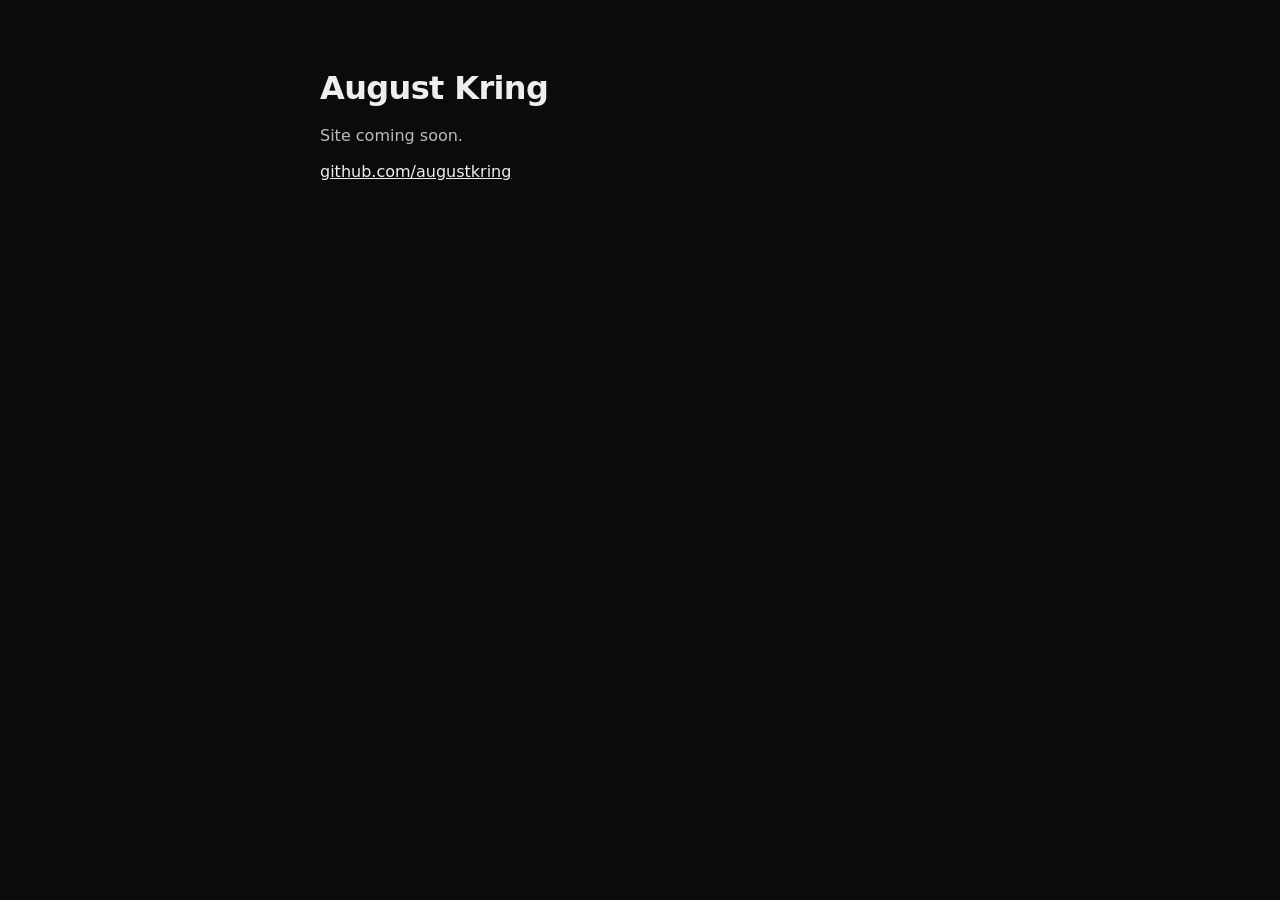
==== index.html @ 306c9659 "Initial placeholder site" ====
<!doctype html>
<html lang="en">
<head>
  <meta charset="utf-8">
  <meta name="viewport" content="width=device-width,initial-scale=1">
  <title>August Kring</title>
  <style>
    html, body { margin: 0; height: 100%; background: #0b0b0b; color: #eee;
      font: 16px/1.5 ui-sans-serif, system-ui, -apple-system, sans-serif; }
    main { max-width: 40rem; margin: 0 auto; padding: 4rem 1.5rem; }
    h1 { font-weight: 600; letter-spacing: -0.02em; margin: 0 0 .5rem; }
    p { color: #bbb; margin: .75rem 0; }
    a { color: #eee; }
  </style>
</head>
<body>
  <main>
    <h1>August Kring</h1>
    <p>Site coming soon.</p>
    <p><a href="https://github.com/augustkring">github.com/augustkring</a></p>
  </main>
</body>
</html>
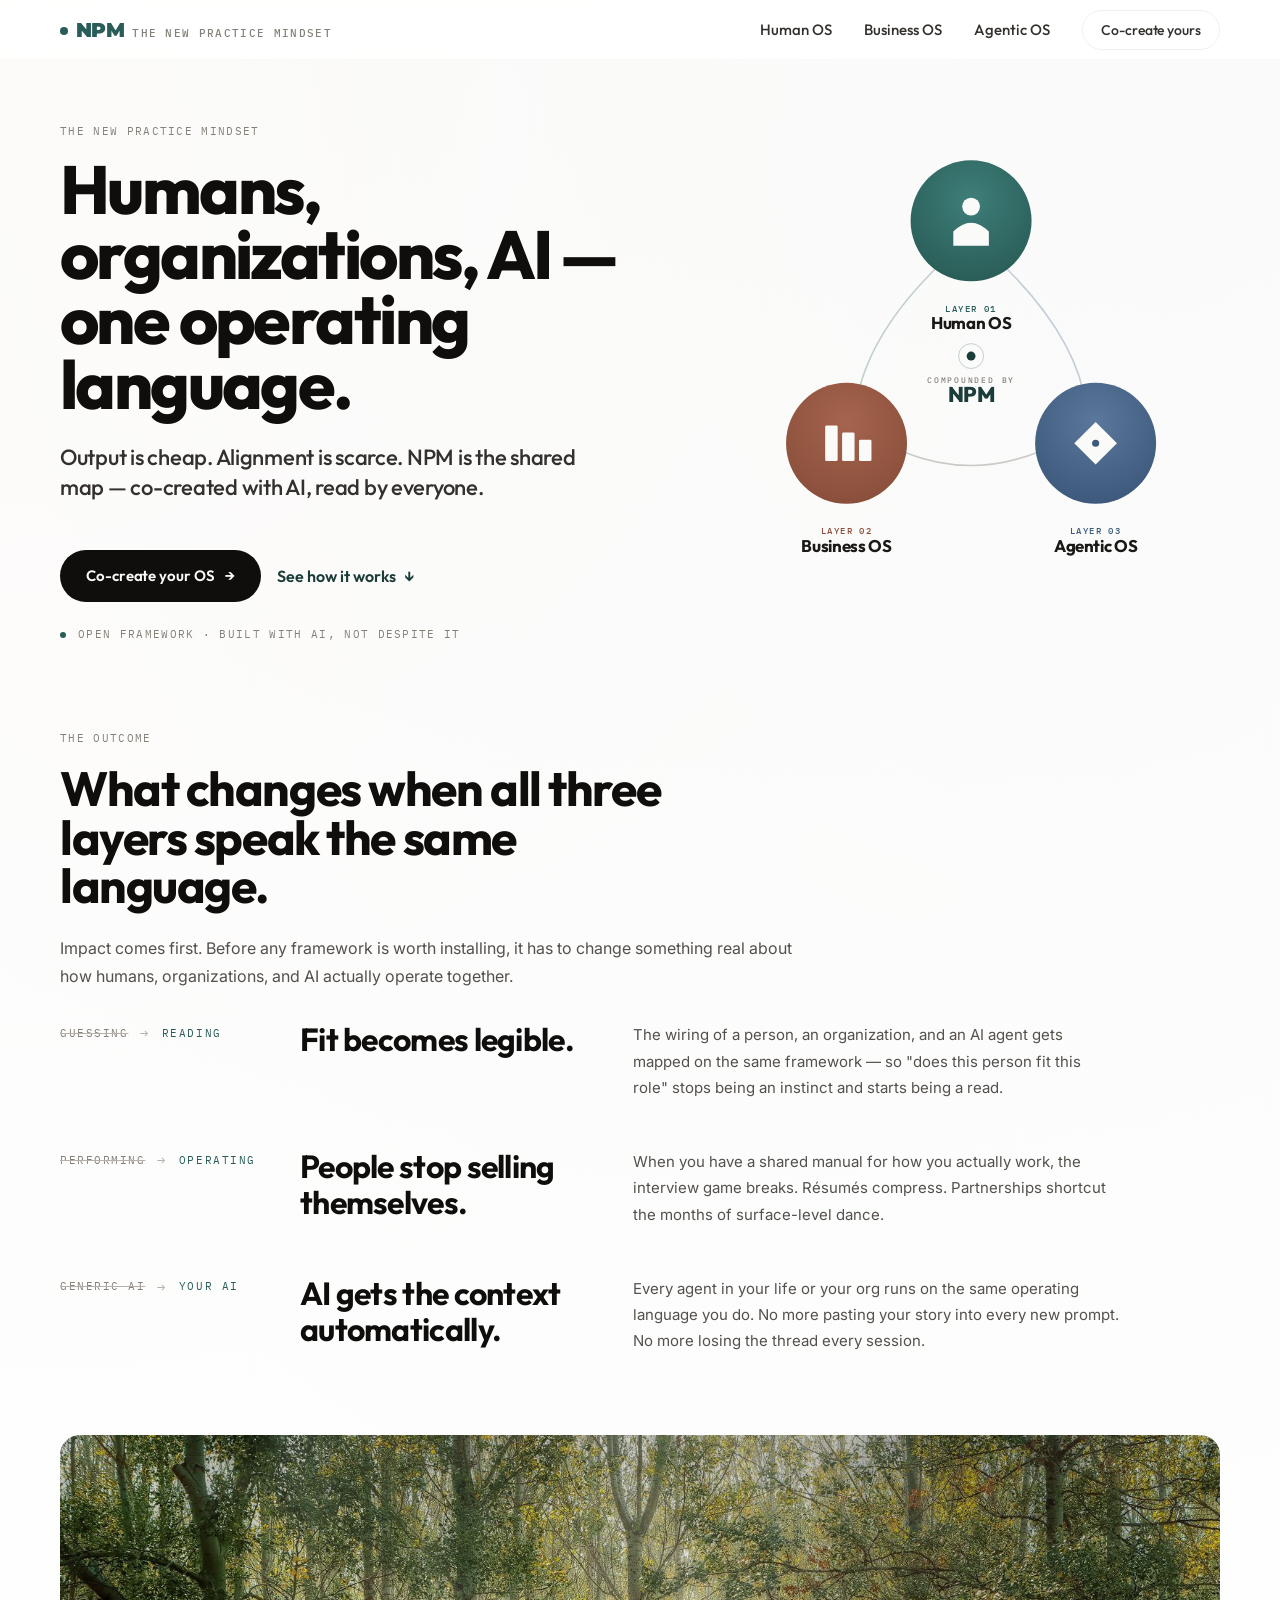
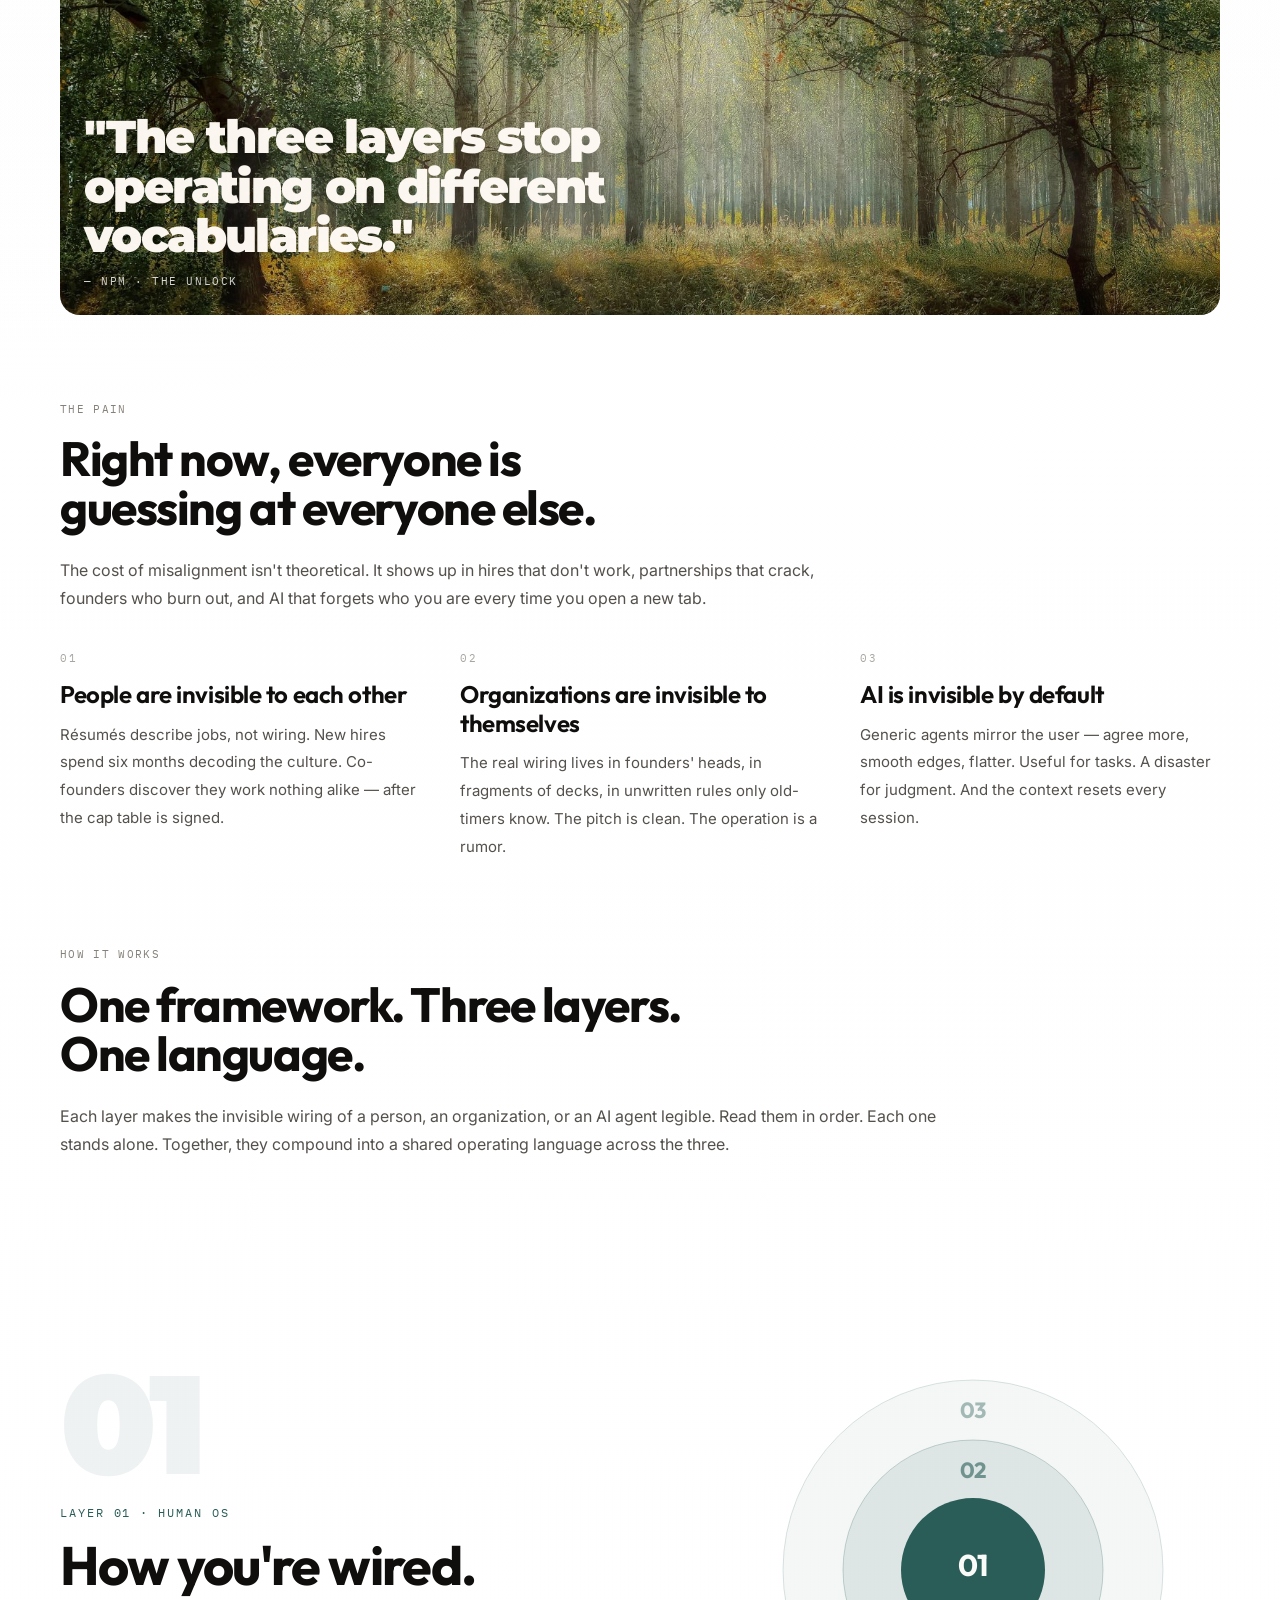
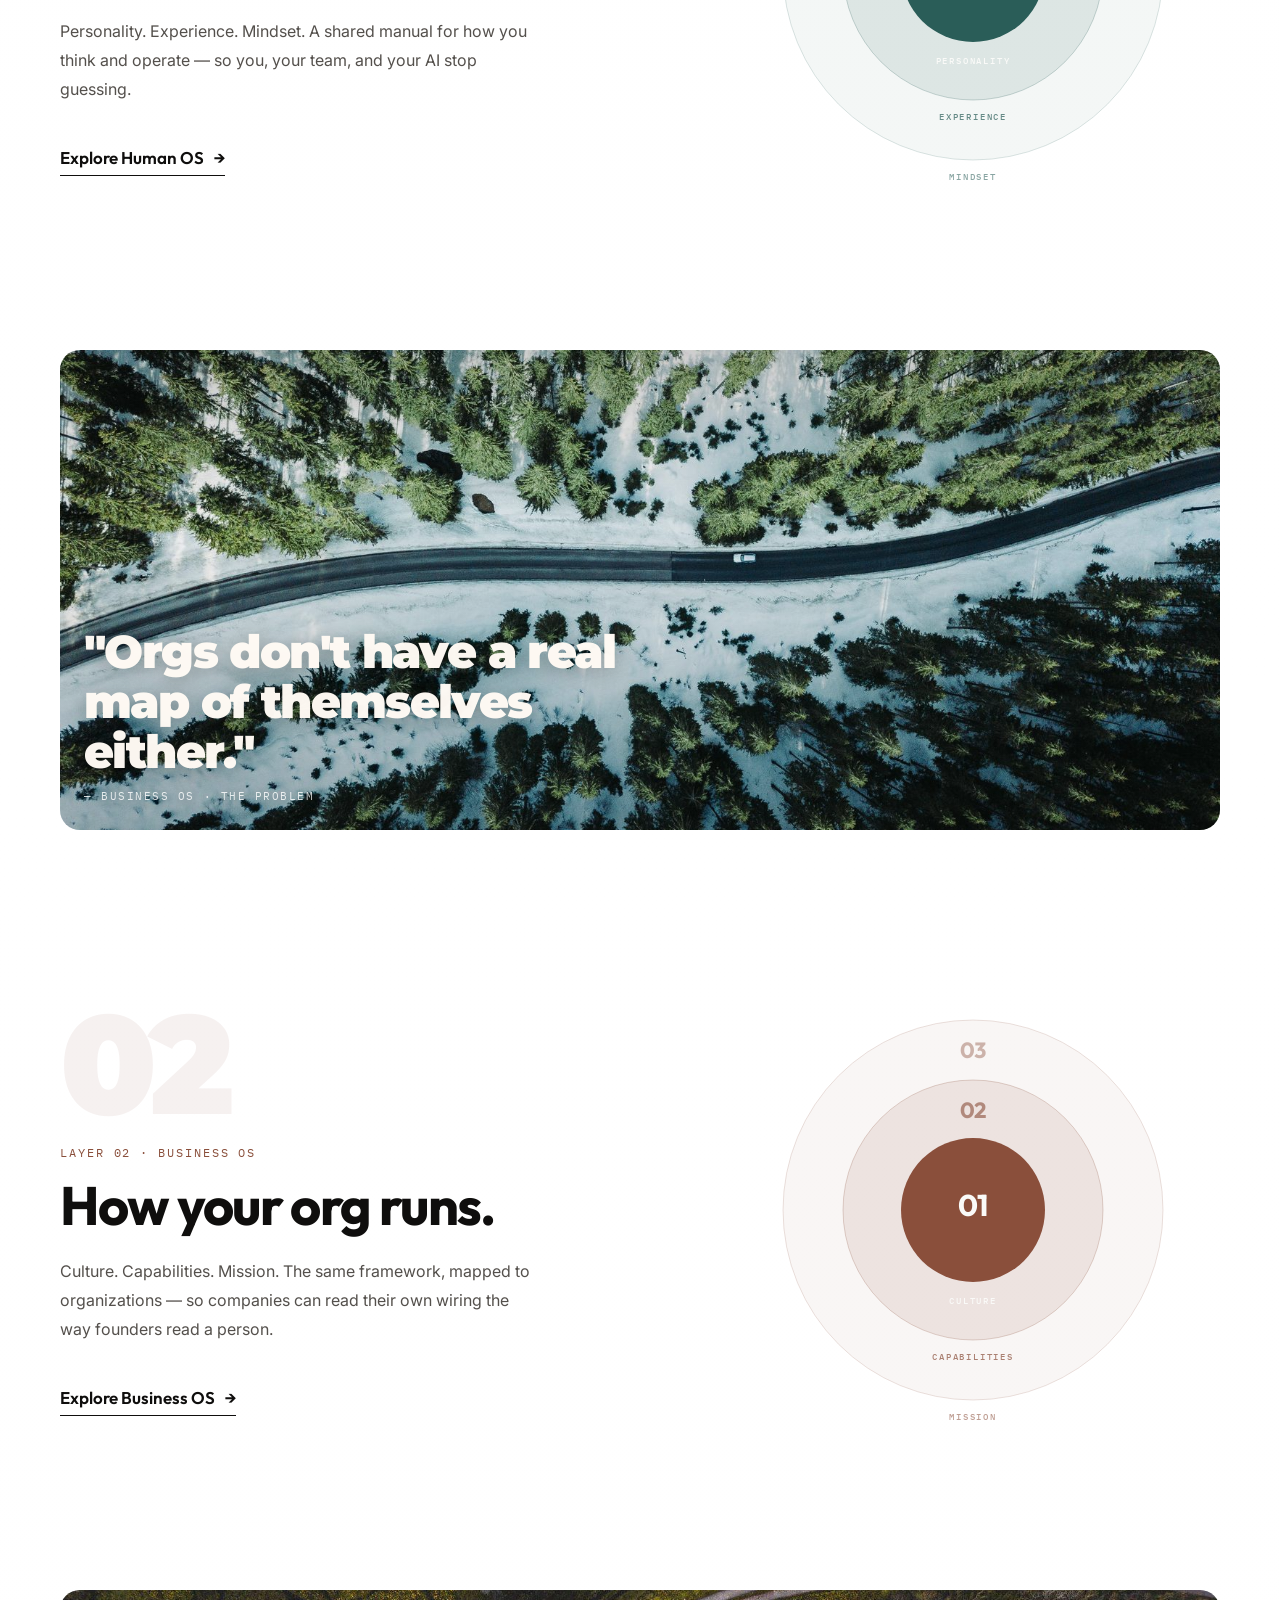
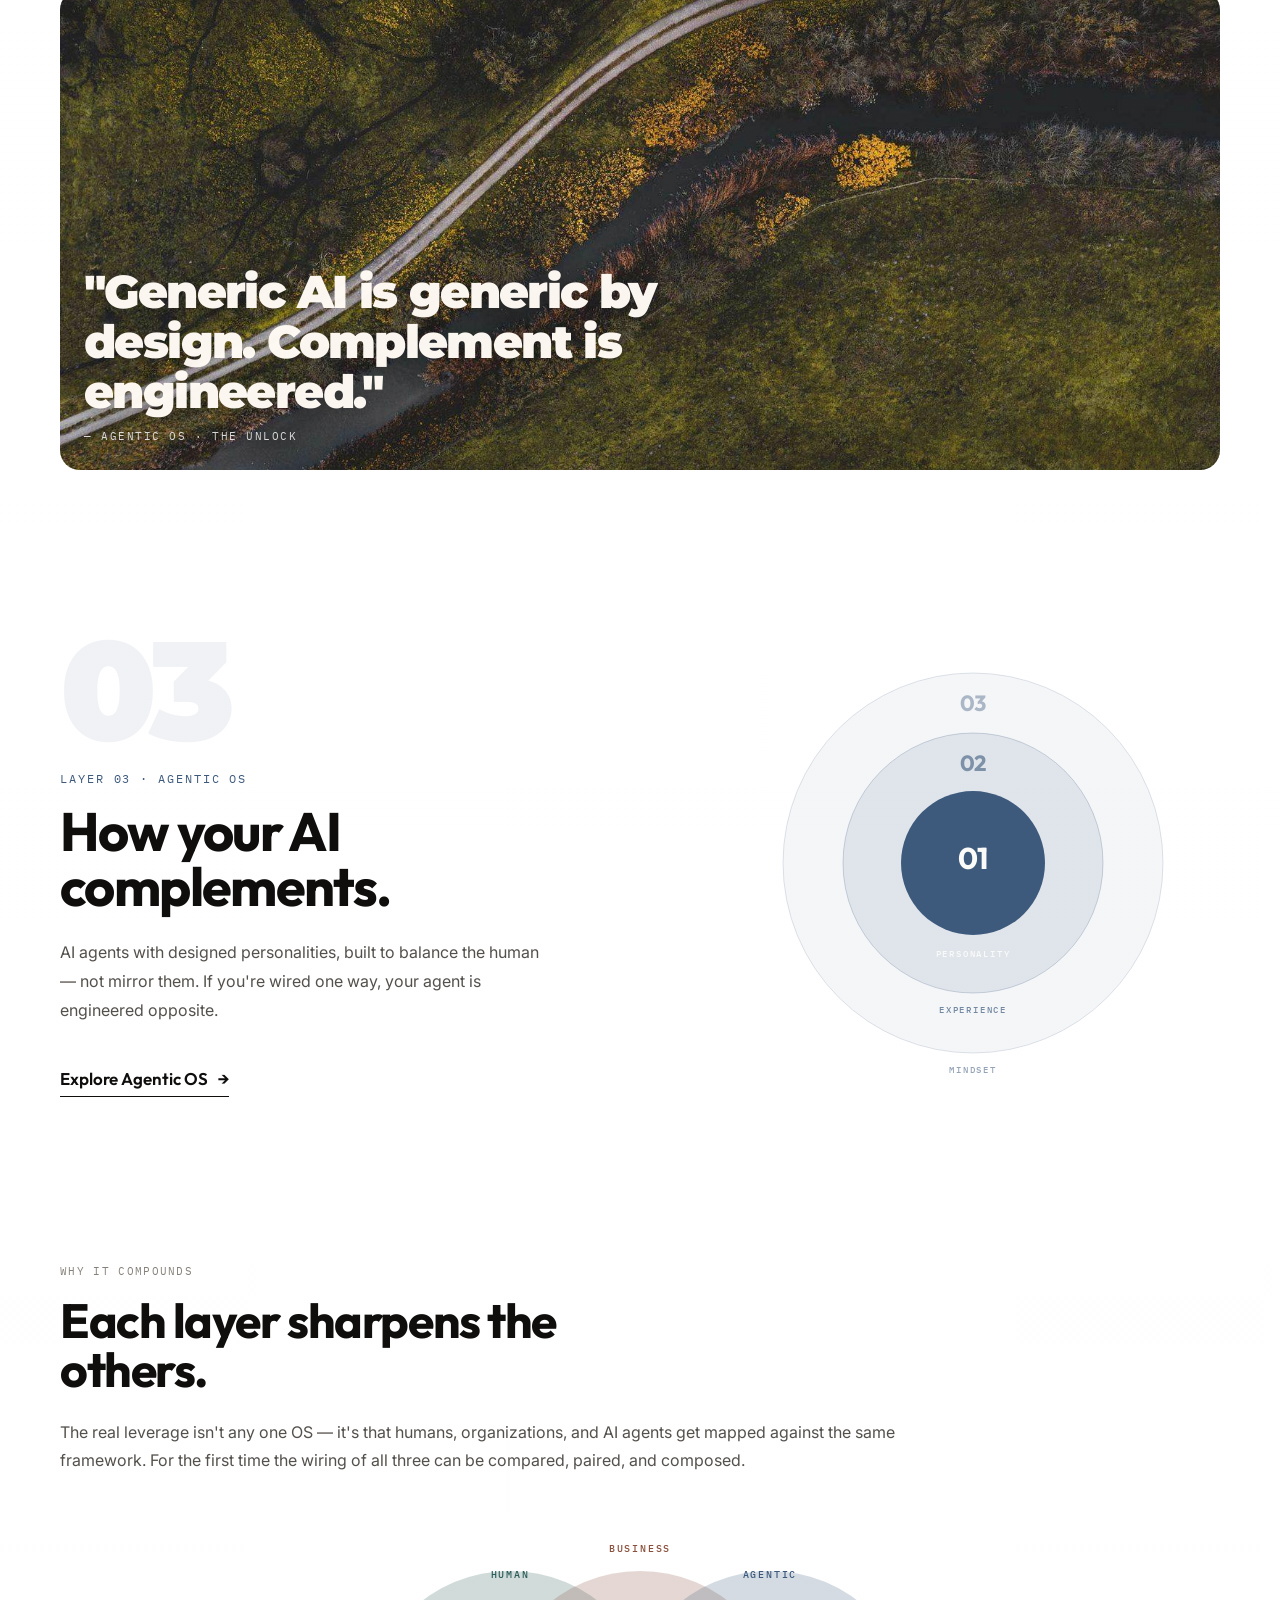
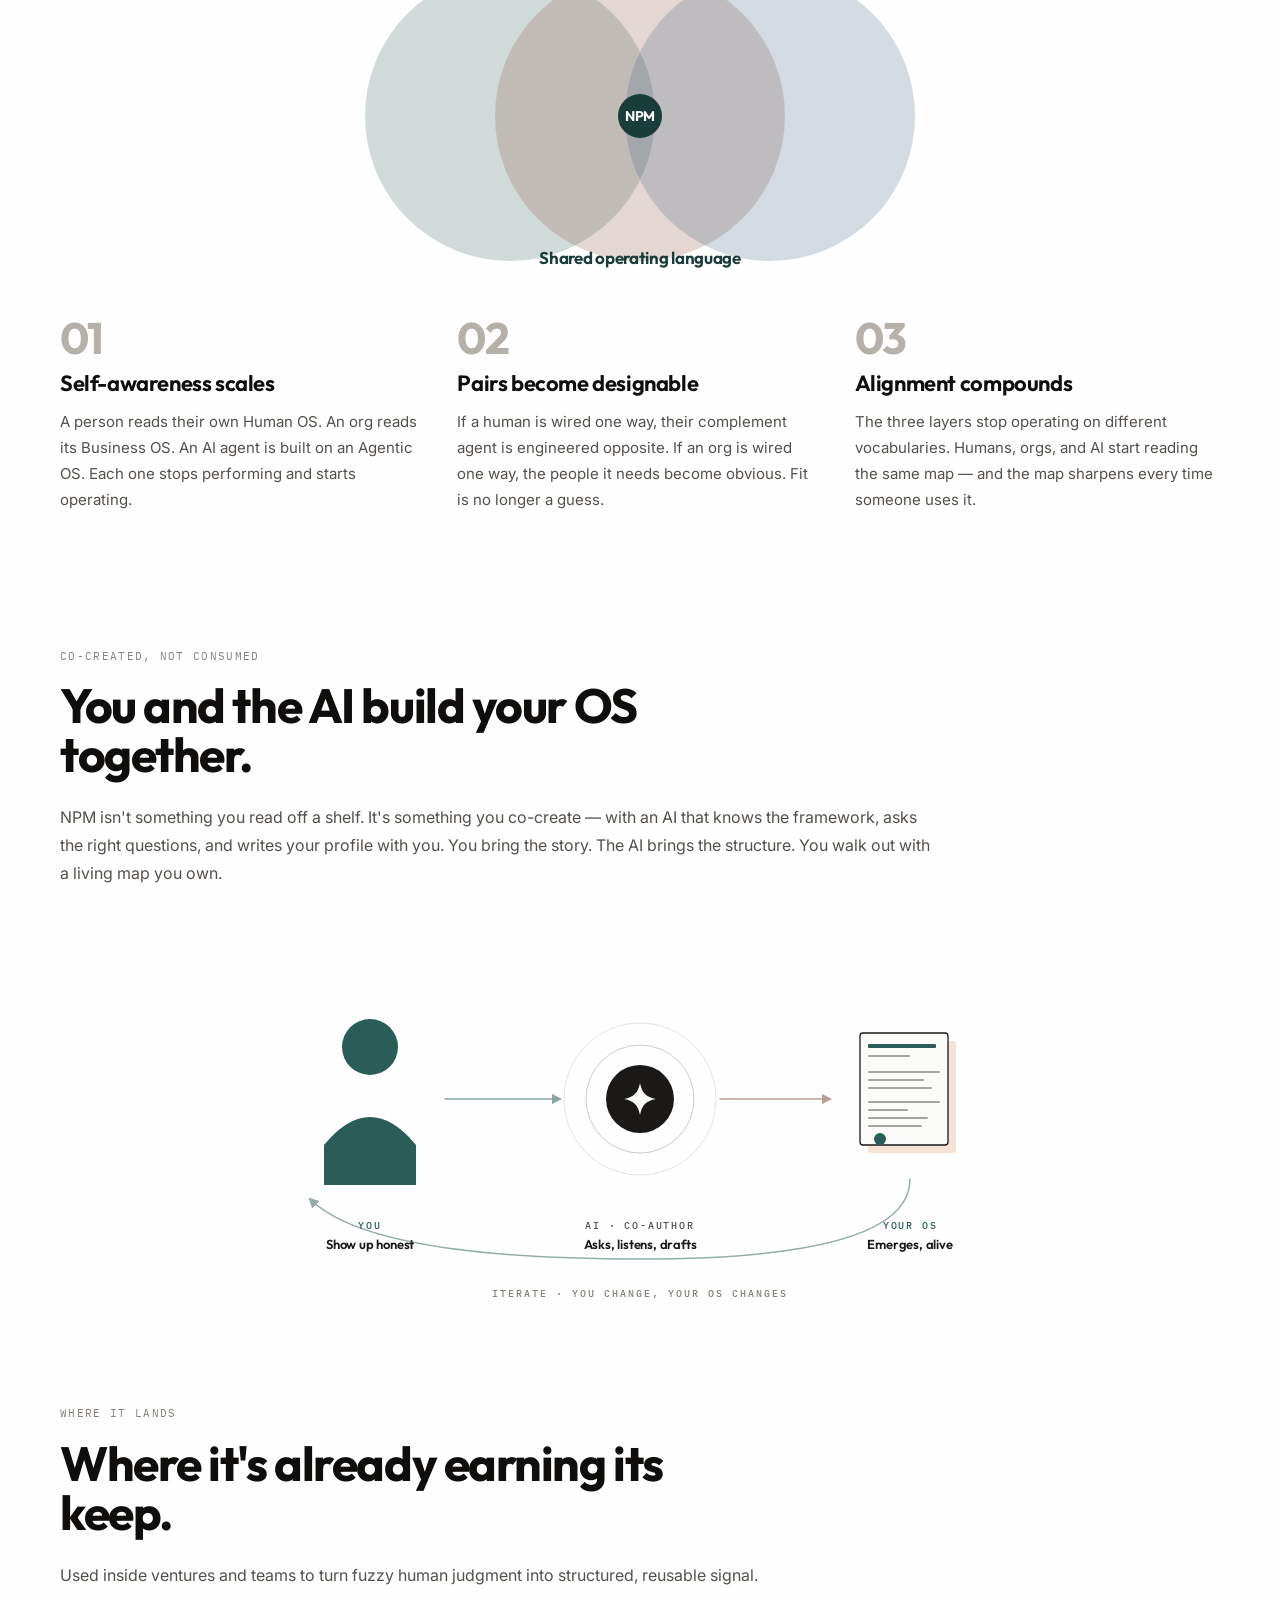
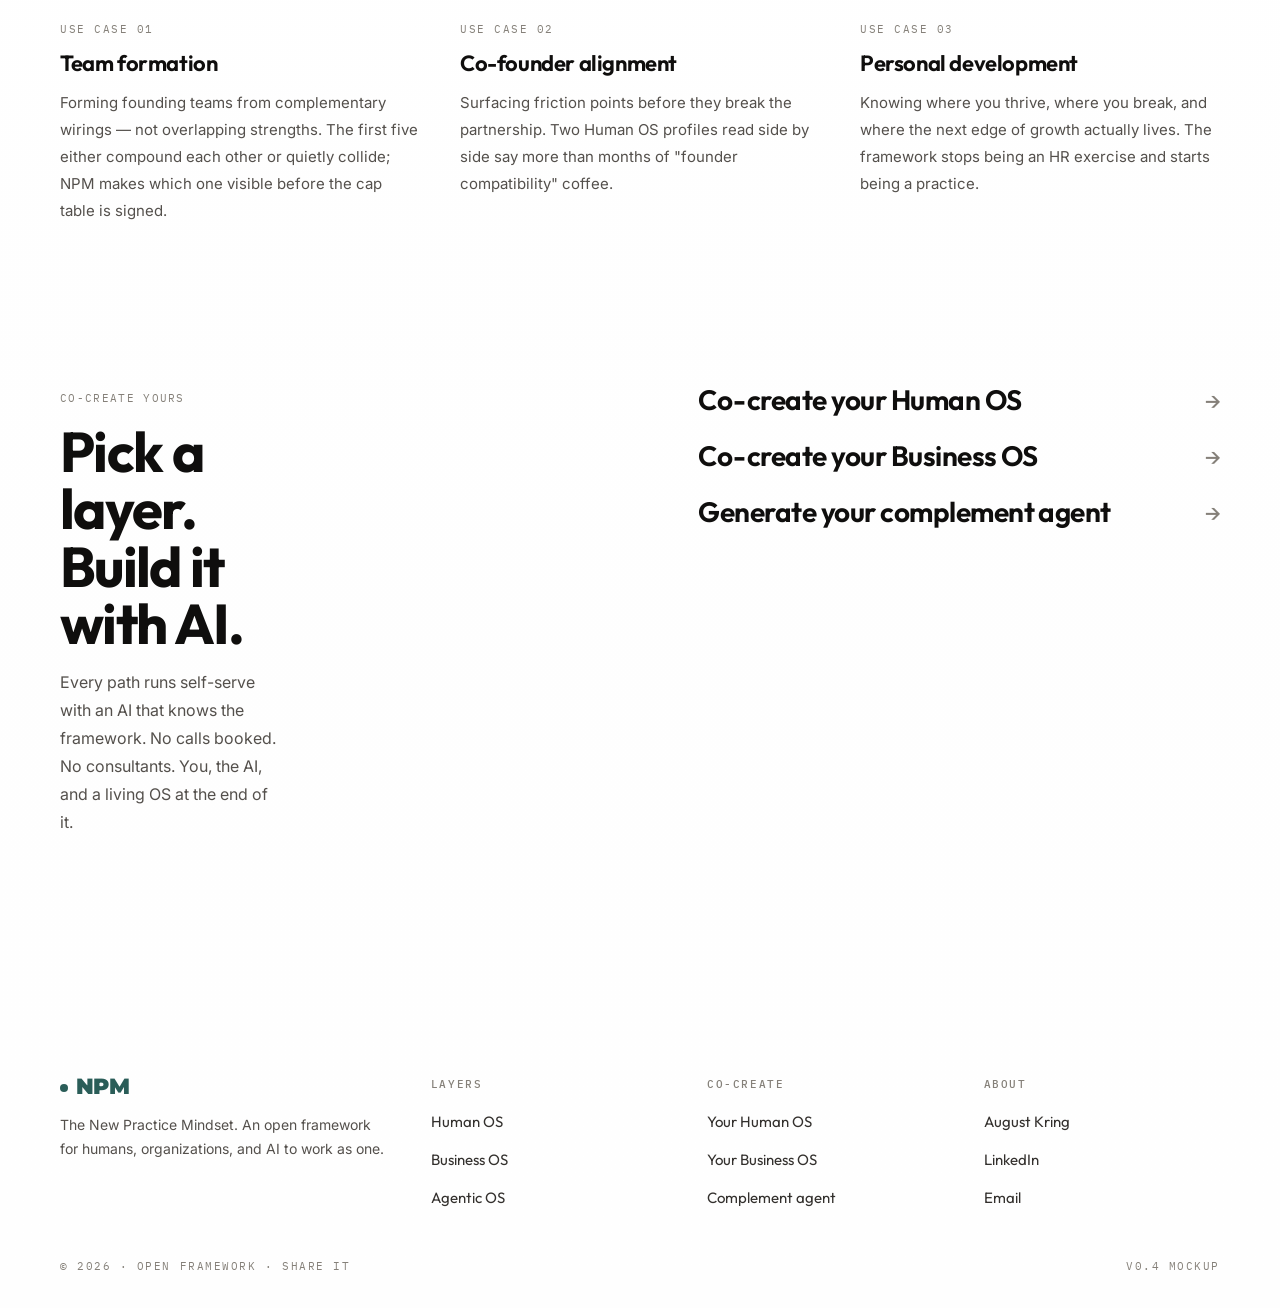
==== commit bd0fea97: "Deploy The New Practice Mindset site Replaces placeholder index with the NPM framework site: landing" ====
--- a/index.html
+++ b/index.html
@@ -1,23 +1,548 @@
-<!doctype html>
+<!DOCTYPE html>
 <html lang="en">
 <head>
-  <meta charset="utf-8">
-  <meta name="viewport" content="width=device-width,initial-scale=1">
-  <title>August Kring</title>
-  <style>
-    html, body { margin: 0; height: 100%; background: #0b0b0b; color: #eee;
-      font: 16px/1.5 ui-sans-serif, system-ui, -apple-system, sans-serif; }
-    main { max-width: 40rem; margin: 0 auto; padding: 4rem 1.5rem; }
-    h1 { font-weight: 600; letter-spacing: -0.02em; margin: 0 0 .5rem; }
-    p { color: #bbb; margin: .75rem 0; }
-    a { color: #eee; }
-  </style>
+  <meta charset="UTF-8" />
+  <meta name="viewport" content="width=device-width, initial-scale=1.0" />
+  <title>The New Practice Mindset · NPM</title>
+  <meta name="description" content="Humans, organizations, AI — one operating language. Co-created with AI, legible to everyone.">
+  <meta property="og:title" content="The New Practice Mindset">
+  <meta property="og:description" content="Humans, organizations, AI — one operating language.">
+  <meta property="og:type" content="website">
+  <link rel="icon" type="image/svg+xml" href="data:image/svg+xml,<svg xmlns='http://www.w3.org/2000/svg' viewBox='0 0 100 100'><text y='.9em' font-size='90'>◉</text></svg>">
+  <link rel="preconnect" href="https://fonts.googleapis.com">
+  <link rel="preconnect" href="https://fonts.gstatic.com" crossorigin>
+  <link href="https://fonts.googleapis.com/css2?family=Montserrat:wght@900&family=Outfit:wght@500;600;700;800&family=Inter:wght@400;500;600;700&family=IBM+Plex+Mono:wght@400;500;600&display=swap" rel="stylesheet">
+  <link rel="stylesheet" href="assets/styles.css">
 </head>
 <body>
-  <main>
-    <h1>August Kring</h1>
-    <p>Site coming soon.</p>
-    <p><a href="https://github.com/augustkring">github.com/augustkring</a></p>
+
+  <!-- ── Header ─────────────────────────────────────────────── -->
+  <div class="header-wrap">
+    <header class="site-header">
+      <a href="index.html" class="brand" aria-label="NPM home">
+        <span class="brand-dot"></span>
+        <span>NPM</span>
+        <span class="brand-sub">The New Practice Mindset</span>
+      </a>
+
+      <input type="checkbox" id="menu-toggle" class="menu-toggle" aria-label="Toggle menu" />
+      <label for="menu-toggle" class="menu-btn" aria-hidden="true"><span></span></label>
+
+      <nav class="nav" aria-label="Primary">
+        <a href="human-os.html">Human&nbsp;OS</a>
+        <a href="business-os.html">Business&nbsp;OS</a>
+        <a href="agentic-os.html">Agentic&nbsp;OS</a>
+        <a href="#start" class="btn btn-ghost" style="min-height: 40px; padding: 0 18px; font-size: 14px;">Co-create yours</a>
+      </nav>
+
+      <div class="mobile-nav" role="menu">
+        <a href="human-os.html">Human OS</a>
+        <a href="business-os.html">Business OS</a>
+        <a href="agentic-os.html">Agentic OS</a>
+        <a href="#start">Co-create yours</a>
+        <span class="nav-meta">NPM · v0.4 mockup</span>
+      </div>
+    </header>
+  </div>
+
+  <main class="page">
+
+    <!-- ── Hero ────────────────────────────────────────────── -->
+    <section class="section hero fade-in">
+      <div class="hero-copy">
+        <span class="eyebrow">The New Practice Mindset</span>
+        <h1>Humans, organizations, AI&nbsp;— one operating language.</h1>
+        <p class="deck">Output is cheap. Alignment is scarce. NPM is the shared map — co-created with AI, read by everyone.</p>
+
+        <div class="hero-cta-row">
+          <a href="#start" class="btn btn-primary">Co-create your OS
+            <span class="arr" aria-hidden="true">→</span>
+          </a>
+          <a href="#how" class="btn-link">See how it works <span class="arr" aria-hidden="true">↓</span></a>
+        </div>
+
+        <div class="hero-meta">
+          <span class="dot"></span>
+          <span>Open framework · Built with AI, not despite it</span>
+        </div>
+      </div>
+
+      <div class="hero-visual">
+        <!-- ══ ILLUSTRATION: Triad ══ -->
+        <svg class="illus illus-triad" viewBox="0 0 560 520" role="img" aria-label="Three OS layers compound into NPM">
+          <defs>
+            <radialGradient id="t-hum" cx="50%" cy="32%" r="68%">
+              <stop offset="0%" stop-color="#3E7E79"/>
+              <stop offset="100%" stop-color="#2A5D58"/>
+            </radialGradient>
+            <radialGradient id="t-biz" cx="50%" cy="32%" r="68%">
+              <stop offset="0%" stop-color="#A5644E"/>
+              <stop offset="100%" stop-color="#8A4F3B"/>
+            </radialGradient>
+            <radialGradient id="t-agt" cx="50%" cy="32%" r="68%">
+              <stop offset="0%" stop-color="#5B779B"/>
+              <stop offset="100%" stop-color="#3D5A7D"/>
+            </radialGradient>
+          </defs>
+
+          <!-- Curved connectors (part of composition, not dividers) -->
+          <g fill="none" stroke-linecap="round" opacity="0.28">
+            <path d="M 248 156 Q 160 240 150 322" stroke="#2A5D58" stroke-width="1.8"/>
+            <path d="M 205 370 Q 280 400 355 370" stroke="#54504C" stroke-width="1.8"/>
+            <path d="M 410 322 Q 400 240 312 156" stroke="#3D5A7D" stroke-width="1.8"/>
+          </g>
+
+          <!-- Center compound dot -->
+          <circle cx="280" cy="262" r="5" fill="#1B3D3A"/>
+          <circle cx="280" cy="262" r="14" fill="none" stroke="#2A5D58" stroke-width="1" opacity="0.3"/>
+
+          <!-- Human node -->
+          <a href="human-os.html">
+            <g transform="translate(280, 110)">
+              <circle r="68" fill="url(#t-hum)"/>
+              <circle cx="0" cy="-16" r="10" fill="#FAFAF8"/>
+              <path d="M -20 12 Q 0 -8 20 12 L 20 28 L -20 28 Z" fill="#FAFAF8"/>
+            </g>
+            <text x="280" y="212" text-anchor="middle" font-family="IBM Plex Mono, monospace" font-size="10" fill="#2A5D58" letter-spacing="1.6" font-weight="500">LAYER 01</text>
+            <text x="280" y="232" text-anchor="middle" font-family="Outfit, sans-serif" font-size="19" font-weight="700" fill="#1A1918" letter-spacing="-0.4">Human OS</text>
+          </a>
+
+          <!-- Business node -->
+          <a href="business-os.html">
+            <g transform="translate(140, 360)">
+              <circle r="68" fill="url(#t-biz)"/>
+              <rect x="-24" y="-20" width="14" height="40" rx="1.5" fill="#FAFAF8"/>
+              <rect x="-5" y="-12" width="14" height="32" rx="1.5" fill="#FAFAF8"/>
+              <rect x="14" y="-4" width="14" height="24" rx="1.5" fill="#FAFAF8"/>
+            </g>
+            <text x="140" y="462" text-anchor="middle" font-family="IBM Plex Mono, monospace" font-size="10" fill="#8A4F3B" letter-spacing="1.6" font-weight="500">LAYER 02</text>
+            <text x="140" y="482" text-anchor="middle" font-family="Outfit, sans-serif" font-size="19" font-weight="700" fill="#1A1918" letter-spacing="-0.4">Business OS</text>
+          </a>
+
+          <!-- Agentic node -->
+          <a href="agentic-os.html">
+            <g transform="translate(420, 360)">
+              <circle r="68" fill="url(#t-agt)"/>
+              <path d="M 0 -24 L 24 0 L 0 24 L -24 0 Z" fill="#FAFAF8"/>
+              <circle cx="0" cy="0" r="4" fill="#3D5A7D"/>
+            </g>
+            <text x="420" y="462" text-anchor="middle" font-family="IBM Plex Mono, monospace" font-size="10" fill="#3D5A7D" letter-spacing="1.6" font-weight="500">LAYER 03</text>
+            <text x="420" y="482" text-anchor="middle" font-family="Outfit, sans-serif" font-size="19" font-weight="700" fill="#1A1918" letter-spacing="-0.4">Agentic OS</text>
+          </a>
+
+          <!-- Center label -->
+          <text x="280" y="292" text-anchor="middle" font-family="IBM Plex Mono, monospace" font-size="9" fill="#858079" letter-spacing="2" font-weight="500">COMPOUNDED BY</text>
+          <text x="280" y="314" text-anchor="middle" font-family="Outfit, sans-serif" font-size="24" font-weight="800" fill="#1B3D3A" letter-spacing="-0.6">NPM</text>
+        </svg>
+      </div>
+    </section>
+
+    <!-- ── OUTCOME (what changes when this exists) ───────── -->
+    <section class="section fade-in">
+      <div class="section-head">
+        <span class="eyebrow">The outcome</span>
+        <h2>What changes when all three layers speak the same language.</h2>
+        <p>Impact comes first. Before any framework is worth installing, it has to change something real about how humans, organizations, and AI actually operate together.</p>
+      </div>
+
+      <div class="outcome-grid">
+        <div class="outcome-item">
+          <div class="outcome-from">
+            <span class="before">Guessing</span>
+            <span class="to-arrow" aria-hidden="true">→</span>
+            <span class="after">Reading</span>
+          </div>
+          <h3>Fit becomes legible.</h3>
+          <p>The wiring of a person, an organization, and an AI agent gets mapped on the same framework — so "does this person fit this role" stops being an instinct and starts being a read.</p>
+        </div>
+        <div class="outcome-item">
+          <div class="outcome-from">
+            <span class="before">Performing</span>
+            <span class="to-arrow" aria-hidden="true">→</span>
+            <span class="after">Operating</span>
+          </div>
+          <h3>People stop selling themselves.</h3>
+          <p>When you have a shared manual for how you actually work, the interview game breaks. Résumés compress. Partnerships shortcut the months of surface-level dance.</p>
+        </div>
+        <div class="outcome-item">
+          <div class="outcome-from">
+            <span class="before">Generic AI</span>
+            <span class="to-arrow" aria-hidden="true">→</span>
+            <span class="after">Your AI</span>
+          </div>
+          <h3>AI gets the context automatically.</h3>
+          <p>Every agent in your life or your org runs on the same operating language you do. No more pasting your story into every new prompt. No more losing the thread every session.</p>
+        </div>
+      </div>
+    </section>
+
+    <!-- ── Image break 1 ─────────────────────────────────── -->
+    <div class="image-break fade-in">
+      <div class="image-quote">
+        <p>"The three layers stop operating on different vocabularies."</p>
+        <cite>&mdash; NPM · the unlock</cite>
+      </div>
+      <img src="assets/forest.jpg" alt="Forest canopy" loading="lazy" />
+    </div>
+
+    <!-- ── PAIN (what breaks today) ────────────────────────── -->
+    <section class="section fade-in">
+      <div class="section-head">
+        <span class="eyebrow">The pain</span>
+        <h2>Right now, everyone is guessing at everyone else.</h2>
+        <p>The cost of misalignment isn't theoretical. It shows up in hires that don't work, partnerships that crack, founders who burn out, and AI that forgets who you are every time you open a new tab.</p>
+      </div>
+
+      <div class="numbered-grid">
+        <div class="numbered-item">
+          <h3>People are invisible to each other</h3>
+          <p>Résumés describe jobs, not wiring. New hires spend six months decoding the culture. Co-founders discover they work nothing alike — after the cap table is signed.</p>
+        </div>
+        <div class="numbered-item">
+          <h3>Organizations are invisible to themselves</h3>
+          <p>The real wiring lives in founders' heads, in fragments of decks, in unwritten rules only old-timers know. The pitch is clean. The operation is a rumor.</p>
+        </div>
+        <div class="numbered-item">
+          <h3>AI is invisible by default</h3>
+          <p>Generic agents mirror the user — agree more, smooth edges, flatter. Useful for tasks. A disaster for judgment. And the context resets every session.</p>
+        </div>
+      </div>
+    </section>
+
+    <!-- ── HOW IT WORKS — intro ───────────────────────────── -->
+    <section id="how" class="section fade-in">
+      <div class="section-head section-head-wide">
+        <span class="eyebrow">How it works</span>
+        <h2>One framework. Three layers. One language.</h2>
+        <p>Each layer makes the invisible wiring of a person, an organization, or an AI agent legible. Read them in order. Each one stands alone. Together, they compound into a shared operating language across the three.</p>
+      </div>
+    </section>
+
+    <!-- ── Layer 01 · Human OS ─────────────────────────────── -->
+    <section class="section os-section human fade-in">
+      <div class="os-copy">
+        <span class="os-layer-mark" aria-hidden="true">01</span>
+        <span class="eyebrow">Layer 01 · Human OS</span>
+        <h2>How you're wired.</h2>
+        <p class="os-body">Personality. Experience. Mindset. A shared manual for how you think and operate — so you, your team, and your AI stop guessing.</p>
+        <a href="human-os.html" class="os-link">
+          Explore Human OS <span aria-hidden="true">→</span>
+        </a>
+      </div>
+
+      <!-- ══ ILLUSTRATION: Layer rings (human accent) ══ -->
+      <svg class="illus illus-layers" viewBox="0 0 440 440" role="img" aria-label="Three sub-layers compound into Human OS">
+        <g transform="translate(220, 220)">
+          <circle r="190" fill="#2A5D58" fill-opacity="0.05"/>
+          <circle r="190" fill="none" stroke="#2A5D58" stroke-opacity="0.16" stroke-width="1"/>
+          <circle r="130" fill="#2A5D58" fill-opacity="0.11"/>
+          <circle r="130" fill="none" stroke="#2A5D58" stroke-opacity="0.24" stroke-width="1"/>
+          <circle r="72" fill="#2A5D58"/>
+          <text y="6" text-anchor="middle" font-family="Outfit, sans-serif" font-weight="720" font-size="30" fill="#FAFAF8" letter-spacing="-0.8">01</text>
+          <text y="-92" text-anchor="middle" font-family="Outfit, sans-serif" font-weight="720" font-size="22" fill="#2A5D58" letter-spacing="-0.6" opacity="0.6">02</text>
+          <text y="-152" text-anchor="middle" font-family="Outfit, sans-serif" font-weight="720" font-size="22" fill="#2A5D58" letter-spacing="-0.6" opacity="0.4">03</text>
+          <text y="94" text-anchor="middle" font-family="IBM Plex Mono, monospace" font-size="9" fill="#FAFAF8" letter-spacing="1.8" font-weight="500">PERSONALITY</text>
+          <text y="150" text-anchor="middle" font-family="IBM Plex Mono, monospace" font-size="9" fill="#2A5D58" letter-spacing="1.8" font-weight="500" opacity="0.7">EXPERIENCE</text>
+          <text y="210" text-anchor="middle" font-family="IBM Plex Mono, monospace" font-size="9" fill="#2A5D58" letter-spacing="1.8" font-weight="500" opacity="0.55">MINDSET</text>
+        </g>
+      </svg>
+    </section>
+
+    <!-- ── Image break 2 ─────────────────────────────────── -->
+    <div class="image-break fade-in">
+      <div class="image-quote">
+        <p>"Orgs don't have a real map of themselves either."</p>
+        <cite>&mdash; Business OS · the problem</cite>
+      </div>
+      <img src="assets/austria.jpg" alt="Mountain landscape" loading="lazy" />
+    </div>
+
+    <!-- ── Layer 02 · Business OS ──────────────────────────── -->
+    <section class="section os-section business fade-in">
+      <div class="os-copy">
+        <span class="os-layer-mark" aria-hidden="true">02</span>
+        <span class="eyebrow accent-business">Layer 02 · Business OS</span>
+        <h2>How your org runs.</h2>
+        <p class="os-body">Culture. Capabilities. Mission. The same framework, mapped to organizations — so companies can read their own wiring the way founders read a person.</p>
+        <a href="business-os.html" class="os-link">
+          Explore Business OS <span aria-hidden="true">→</span>
+        </a>
+      </div>
+
+      <!-- ══ ILLUSTRATION: Layer rings (business accent) ══ -->
+      <svg class="illus illus-layers" viewBox="0 0 440 440" role="img" aria-label="Three sub-layers compound into Business OS">
+        <g transform="translate(220, 220)">
+          <circle r="190" fill="#8A4F3B" fill-opacity="0.05"/>
+          <circle r="190" fill="none" stroke="#8A4F3B" stroke-opacity="0.16" stroke-width="1"/>
+          <circle r="130" fill="#8A4F3B" fill-opacity="0.11"/>
+          <circle r="130" fill="none" stroke="#8A4F3B" stroke-opacity="0.24" stroke-width="1"/>
+          <circle r="72" fill="#8A4F3B"/>
+          <text y="6" text-anchor="middle" font-family="Outfit, sans-serif" font-weight="720" font-size="30" fill="#FAFAF8" letter-spacing="-0.8">01</text>
+          <text y="-92" text-anchor="middle" font-family="Outfit, sans-serif" font-weight="720" font-size="22" fill="#8A4F3B" letter-spacing="-0.6" opacity="0.6">02</text>
+          <text y="-152" text-anchor="middle" font-family="Outfit, sans-serif" font-weight="720" font-size="22" fill="#8A4F3B" letter-spacing="-0.6" opacity="0.4">03</text>
+          <text y="94" text-anchor="middle" font-family="IBM Plex Mono, monospace" font-size="9" fill="#FAFAF8" letter-spacing="1.8" font-weight="500">CULTURE</text>
+          <text y="150" text-anchor="middle" font-family="IBM Plex Mono, monospace" font-size="9" fill="#8A4F3B" letter-spacing="1.8" font-weight="500" opacity="0.7">CAPABILITIES</text>
+          <text y="210" text-anchor="middle" font-family="IBM Plex Mono, monospace" font-size="9" fill="#8A4F3B" letter-spacing="1.8" font-weight="500" opacity="0.55">MISSION</text>
+        </g>
+      </svg>
+    </section>
+
+    <!-- ── Image break 3 ─────────────────────────────────── -->
+    <div class="image-break fade-in">
+      <div class="image-quote">
+        <p>"Generic AI is generic by design. Complement is engineered."</p>
+        <cite>&mdash; Agentic OS · the unlock</cite>
+      </div>
+      <img src="assets/road.jpg" alt="Road through the landscape" loading="lazy" />
+    </div>
+
+    <!-- ── Layer 03 · Agentic OS ──────────────────────────── -->
+    <section class="section os-section agentic fade-in">
+      <div class="os-copy">
+        <span class="os-layer-mark" aria-hidden="true">03</span>
+        <span class="eyebrow accent-agentic">Layer 03 · Agentic OS</span>
+        <h2>How your AI complements.</h2>
+        <p class="os-body">AI agents with designed personalities, built to balance the human — not mirror them. If you're wired one way, your agent is engineered opposite.</p>
+        <a href="agentic-os.html" class="os-link">
+          Explore Agentic OS <span aria-hidden="true">→</span>
+        </a>
+      </div>
+
+      <!-- ══ ILLUSTRATION: Layer rings (agentic accent) ══ -->
+      <svg class="illus illus-layers" viewBox="0 0 440 440" role="img" aria-label="Three sub-layers compound into Agentic OS">
+        <g transform="translate(220, 220)">
+          <circle r="190" fill="#3D5A7D" fill-opacity="0.05"/>
+          <circle r="190" fill="none" stroke="#3D5A7D" stroke-opacity="0.16" stroke-width="1"/>
+          <circle r="130" fill="#3D5A7D" fill-opacity="0.11"/>
+          <circle r="130" fill="none" stroke="#3D5A7D" stroke-opacity="0.24" stroke-width="1"/>
+          <circle r="72" fill="#3D5A7D"/>
+          <text y="6" text-anchor="middle" font-family="Outfit, sans-serif" font-weight="720" font-size="30" fill="#FAFAF8" letter-spacing="-0.8">01</text>
+          <text y="-92" text-anchor="middle" font-family="Outfit, sans-serif" font-weight="720" font-size="22" fill="#3D5A7D" letter-spacing="-0.6" opacity="0.6">02</text>
+          <text y="-152" text-anchor="middle" font-family="Outfit, sans-serif" font-weight="720" font-size="22" fill="#3D5A7D" letter-spacing="-0.6" opacity="0.4">03</text>
+          <text y="94" text-anchor="middle" font-family="IBM Plex Mono, monospace" font-size="9" fill="#FAFAF8" letter-spacing="1.8" font-weight="500">PERSONALITY</text>
+          <text y="150" text-anchor="middle" font-family="IBM Plex Mono, monospace" font-size="9" fill="#3D5A7D" letter-spacing="1.8" font-weight="500" opacity="0.7">EXPERIENCE</text>
+          <text y="210" text-anchor="middle" font-family="IBM Plex Mono, monospace" font-size="9" fill="#3D5A7D" letter-spacing="1.8" font-weight="500" opacity="0.55">MINDSET</text>
+        </g>
+      </svg>
+    </section>
+
+    <!-- ── The unlock / compound visual + text ─────────────── -->
+    <section class="section fade-in">
+      <div class="section-head section-head-wide">
+        <span class="eyebrow">Why it compounds</span>
+        <h2>Each layer sharpens the others.</h2>
+        <p>The real leverage isn't any one OS — it's that humans, organizations, and AI agents get mapped against the same framework. For the first time the wiring of all three can be compared, paired, and composed.</p>
+      </div>
+
+      <!-- ══ ILLUSTRATION: Three-way compound Venn ══ -->
+      <svg class="illus illus-flow3" viewBox="0 0 720 380" role="img" aria-label="Three layers overlap into a shared operating language">
+        <g>
+          <circle cx="230" cy="210" r="145" fill="#2A5D58" fill-opacity="0.22"/>
+          <circle cx="360" cy="210" r="145" fill="#8A4F3B" fill-opacity="0.22"/>
+          <circle cx="490" cy="210" r="145" fill="#3D5A7D" fill-opacity="0.22"/>
+        </g>
+        <circle cx="360" cy="210" r="22" fill="#1B3D3A"/>
+        <text x="360" y="215" text-anchor="middle" font-family="Outfit, sans-serif" font-size="14" font-weight="700" fill="#FAFAF8" letter-spacing="-0.3">NPM</text>
+
+        <text x="230" y="72" text-anchor="middle" font-family="IBM Plex Mono, monospace" font-size="10" fill="#2A5D58" letter-spacing="1.8" font-weight="500">HUMAN</text>
+        <text x="360" y="46" text-anchor="middle" font-family="IBM Plex Mono, monospace" font-size="10" fill="#8A4F3B" letter-spacing="1.8" font-weight="500">BUSINESS</text>
+        <text x="490" y="72" text-anchor="middle" font-family="IBM Plex Mono, monospace" font-size="10" fill="#3D5A7D" letter-spacing="1.8" font-weight="500">AGENTIC</text>
+
+        <text x="360" y="358" text-anchor="middle" font-family="Outfit, sans-serif" font-weight="650" font-size="17" fill="#1B3D3A" letter-spacing="-0.3">Shared operating language</text>
+      </svg>
+
+      <div class="process-flow">
+        <div class="process-step">
+          <span class="step-num">01</span>
+          <h4>Self-awareness scales</h4>
+          <p>A person reads their own Human OS. An org reads its Business OS. An AI agent is built on an Agentic OS. Each one stops performing and starts operating.</p>
+        </div>
+        <div class="process-step">
+          <span class="step-num">02</span>
+          <h4>Pairs become designable</h4>
+          <p>If a human is wired one way, their complement agent is engineered opposite. If an org is wired one way, the people it needs become obvious. Fit is no longer a guess.</p>
+        </div>
+        <div class="process-step">
+          <span class="step-num">03</span>
+          <h4>Alignment compounds</h4>
+          <p>The three layers stop operating on different vocabularies. Humans, orgs, and AI start reading the same map — and the map sharpens every time someone uses it.</p>
+        </div>
+      </div>
+    </section>
+
+    <!-- ── CO-CREATE (you + AI build your OS together) ───── -->
+    <section class="section fade-in">
+      <div class="section-head section-head-wide">
+        <span class="eyebrow">Co-created, not consumed</span>
+        <h2>You and the AI build your OS together.</h2>
+        <p>NPM isn't something you read off a shelf. It's something you co-create — with an AI that knows the framework, asks the right questions, and writes your profile with you. You bring the story. The AI brings the structure. You walk out with a living map you own.</p>
+      </div>
+
+      <!-- ══ ILLUSTRATION: Co-create scene ══ -->
+      <svg class="illus illus-cocreate" viewBox="0 0 820 400" role="img" aria-label="You, AI, and your emerging OS in a co-creation loop">
+        <defs>
+          <marker id="arr-pet" viewBox="0 0 10 10" refX="8" refY="5" markerWidth="7" markerHeight="7" orient="auto">
+            <path d="M0,0 L10,5 L0,10 Z" fill="#2A5D58"/>
+          </marker>
+          <marker id="arr-ter" viewBox="0 0 10 10" refX="8" refY="5" markerWidth="7" markerHeight="7" orient="auto">
+            <path d="M0,0 L10,5 L0,10 Z" fill="#8A4F3B"/>
+          </marker>
+        </defs>
+
+        <!-- Human figure (YOU) -->
+        <g transform="translate(140, 180)">
+          <circle cx="0" cy="-52" r="28" fill="#2A5D58"/>
+          <path d="M -46 46 Q 0 -10 46 46 L 46 86 L -46 86 Z" fill="#2A5D58"/>
+          <text x="0" y="130" text-anchor="middle" font-family="IBM Plex Mono, monospace" font-size="10" fill="#2A5D58" letter-spacing="1.8" font-weight="500">YOU</text>
+          <text x="0" y="150" text-anchor="middle" font-family="Outfit, sans-serif" font-size="13" font-weight="600" fill="#1A1918" letter-spacing="-0.2">Show up honest</text>
+        </g>
+
+        <!-- Arrow YOU → AI -->
+        <path d="M 215 180 Q 280 180 330 180" fill="none" stroke="#2A5D58" stroke-width="1.5" stroke-linecap="round" opacity="0.55" marker-end="url(#arr-pet)"/>
+
+        <!-- AI glyph -->
+        <g transform="translate(410, 180)">
+          <circle r="76" fill="none" stroke="#1A1918" stroke-opacity="0.12" stroke-width="1"/>
+          <circle r="54" fill="none" stroke="#1A1918" stroke-opacity="0.22" stroke-width="1"/>
+          <circle r="34" fill="#1A1918"/>
+          <!-- 4-point sparkle -->
+          <path d="M 0 -16 C 2 -6 6 -2 16 0 C 6 2 2 6 0 16 C -2 6 -6 2 -16 0 C -6 -2 -2 -6 0 -16 Z" fill="#FAFAF8"/>
+          <text x="0" y="130" text-anchor="middle" font-family="IBM Plex Mono, monospace" font-size="10" fill="#54504C" letter-spacing="1.8" font-weight="500">AI · CO-AUTHOR</text>
+          <text x="0" y="150" text-anchor="middle" font-family="Outfit, sans-serif" font-size="13" font-weight="600" fill="#1A1918" letter-spacing="-0.2">Asks, listens, drafts</text>
+        </g>
+
+        <!-- Arrow AI → DOC -->
+        <path d="M 490 180 Q 550 180 600 180" fill="none" stroke="#8A4F3B" stroke-width="1.5" stroke-linecap="round" opacity="0.55" marker-end="url(#arr-ter)"/>
+
+        <!-- Document (your OS) -->
+        <g transform="translate(680, 180)">
+          <!-- back paper -->
+          <rect x="-42" y="-58" width="88" height="112" rx="3" fill="#F5E4D6"/>
+          <!-- front paper -->
+          <rect x="-50" y="-66" width="88" height="112" rx="3" fill="#FAFAF8" stroke="#1A1918" stroke-width="1.3"/>
+          <!-- top strong line (title) -->
+          <rect x="-42" y="-55" width="68" height="4" rx="1" fill="#2A5D58"/>
+          <rect x="-42" y="-44" width="42" height="2" rx="1" fill="#54504C" opacity="0.5"/>
+          <!-- body lines -->
+          <rect x="-42" y="-28" width="72" height="2" rx="1" fill="#54504C" opacity="0.5"/>
+          <rect x="-42" y="-20" width="56" height="2" rx="1" fill="#54504C" opacity="0.5"/>
+          <rect x="-42" y="-12" width="64" height="2" rx="1" fill="#54504C" opacity="0.5"/>
+          <rect x="-42" y="2" width="72" height="2" rx="1" fill="#54504C" opacity="0.5"/>
+          <rect x="-42" y="10" width="40" height="2" rx="1" fill="#54504C" opacity="0.5"/>
+          <rect x="-42" y="18" width="60" height="2" rx="1" fill="#54504C" opacity="0.5"/>
+          <rect x="-42" y="26" width="54" height="2" rx="1" fill="#54504C" opacity="0.5"/>
+          <!-- corner stamp -->
+          <circle cx="-30" cy="40" r="6" fill="#2A5D58"/>
+          <text x="0" y="130" text-anchor="middle" font-family="IBM Plex Mono, monospace" font-size="10" fill="#2A5D58" letter-spacing="1.8" font-weight="500">YOUR OS</text>
+          <text x="0" y="150" text-anchor="middle" font-family="Outfit, sans-serif" font-size="13" font-weight="600" fill="#1A1918" letter-spacing="-0.2">Emerges, alive</text>
+        </g>
+
+        <!-- Iteration loop: DOC → YOU (bottom curve) -->
+        <path d="M 680 260 Q 680 340 410 340 Q 140 340 80 280" fill="none" stroke="#2A5D58" stroke-width="1.5" stroke-linecap="round" opacity="0.5" marker-end="url(#arr-pet)"/>
+        <text x="410" y="378" text-anchor="middle" font-family="IBM Plex Mono, monospace" font-size="10" fill="#858079" letter-spacing="2" font-weight="500">ITERATE · YOU CHANGE, YOUR OS CHANGES</text>
+      </svg>
+    </section>
+
+    <!-- ── Use cases ──────────────────────────────────────── -->
+    <section class="section fade-in">
+      <div class="section-head">
+        <span class="eyebrow">Where it lands</span>
+        <h2>Where it's already earning its keep.</h2>
+        <p>Used inside ventures and teams to turn fuzzy human judgment into structured, reusable signal.</p>
+      </div>
+
+      <div class="use-cases">
+        <div class="use-case">
+          <span class="uc-num">Use case 01</span>
+          <h4>Team formation</h4>
+          <p>Forming founding teams from complementary wirings — not overlapping strengths. The first five either compound each other or quietly collide; NPM makes which one visible before the cap table is signed.</p>
+        </div>
+        <div class="use-case">
+          <span class="uc-num">Use case 02</span>
+          <h4>Co-founder alignment</h4>
+          <p>Surfacing friction points before they break the partnership. Two Human OS profiles read side by side say more than months of "founder compatibility" coffee.</p>
+        </div>
+        <div class="use-case">
+          <span class="uc-num">Use case 03</span>
+          <h4>Personal development</h4>
+          <p>Knowing where you thrive, where you break, and where the next edge of growth actually lives. The framework stops being an HR exercise and starts being a practice.</p>
+        </div>
+      </div>
+    </section>
+
+    <!-- ── Final CTA — co-create your layer ──────────────── -->
+    <section id="start" class="section fade-in">
+      <div class="cta-final">
+        <div class="cta-head">
+          <span class="eyebrow">Co-create yours</span>
+          <h2>Pick a layer. Build it with AI.</h2>
+          <p>Every path runs self-serve with an AI that knows the framework. No calls booked. No consultants. You, the AI, and a living OS at the end of it.</p>
+        </div>
+
+        <div class="cta-actions">
+          <a href="human-os.html#build">
+            <span>Co-create your Human OS</span>
+            <span class="arrow" aria-hidden="true">→</span>
+          </a>
+          <a href="business-os.html#map">
+            <span>Co-create your Business OS</span>
+            <span class="arrow" aria-hidden="true">→</span>
+          </a>
+          <a href="agentic-os.html#agent">
+            <span>Generate your complement agent</span>
+            <span class="arrow" aria-hidden="true">→</span>
+          </a>
+        </div>
+      </div>
+    </section>
+
+    <!-- ── Footer ─────────────────────────────────────────── -->
+    <footer class="site-footer">
+      <div class="footer-grid">
+        <div class="footer-brand">
+          <span class="brand">
+            <span class="brand-dot"></span>
+            <span>NPM</span>
+          </span>
+          <p>The New Practice Mindset. An open framework for humans, organizations, and AI to work as one.</p>
+        </div>
+
+        <div class="footer-col">
+          <h5>Layers</h5>
+          <ul>
+            <li><a href="human-os.html">Human OS</a></li>
+            <li><a href="business-os.html">Business OS</a></li>
+            <li><a href="agentic-os.html">Agentic OS</a></li>
+          </ul>
+        </div>
+
+        <div class="footer-col">
+          <h5>Co-create</h5>
+          <ul>
+            <li><a href="human-os.html#build">Your Human OS</a></li>
+            <li><a href="business-os.html#map">Your Business OS</a></li>
+            <li><a href="agentic-os.html#agent">Complement agent</a></li>
+          </ul>
+        </div>
+
+        <div class="footer-col">
+          <h5>About</h5>
+          <ul>
+            <li><a href="https://augustkring.com" target="_blank" rel="noopener">August Kring</a></li>
+            <li><a href="https://www.linkedin.com/in/augustkring/" target="_blank" rel="noopener">LinkedIn</a></li>
+            <li><a href="mailto:ak@augustkring.com">Email</a></li>
+          </ul>
+        </div>
+      </div>
+
+      <div class="footer-meta">
+        <span>© 2026 · Open framework · Share it</span>
+        <span>v0.4 mockup</span>
+      </div>
+    </footer>
+
   </main>
+
+  <script src="assets/shared.js"></script>
 </body>
 </html>
--- a/assets/styles.css
+++ b/assets/styles.css
@@ -0,0 +1,1507 @@
+/* ═══════════════════════════════════════════════════════════════
+   NPM — The New Practice Mindset
+   Minimalist. Typography-driven. No cards, no dividers.
+   Space IS the structure.
+   ═══════════════════════════════════════════════════════════════ */
+
+/* ── Design tokens ─────────────────────────────────────────── */
+:root {
+  --petrol: #2A5D58;
+  --petrol-dark: #1B3D3A;
+  --petrol-deep: #122927;
+  --sand: #EDD4C3;
+  --sand-light: #F5E4D6;
+  --white: #FAFAF8;
+  --ink-0: #0F0E0D;
+  --ink-1: #1A1918;
+  --ink-2: #33302D;
+  --ink-3: #54504C;
+  --ink-4: #858079;
+  --ink-5: #B5B0AA;
+  --ink-7: #E5E4E0;
+  --ink-8: #F0EFEB;
+
+  --surface-1: rgba(255,255,255,0.72);
+  --surface-2: rgba(255,255,255,0.5);
+  --border-soft: rgba(255,255,255,0.92);
+  --border-hairline: rgba(15,14,13,0.06);
+  --section-rule: rgba(15,14,13,0.06);
+
+  /* OS accents — used sparingly, mostly for eyebrows */
+  --accent-human: var(--petrol);
+  --accent-business: #8A4F3B;
+  --accent-agentic: #3D5A7D;
+
+  --s1: 4px; --s2: 8px; --s3: 12px; --s4: 16px; --s5: 24px;
+  --s6: 32px; --s7: 40px; --s8: 48px; --s9: 64px; --s10: 80px;
+  --s11: 96px; --s12: 120px; --s13: 160px; --s14: 200px;
+
+  --max-content: 1160px;
+  --reading: 760px;
+
+  --shadow-soft: 0 12px 40px rgba(17,17,17,0.06);
+  --shadow-float: 0 20px 60px rgba(17,17,17,0.08);
+  --shadow-hover: 0 24px 70px rgba(17,17,17,0.12);
+}
+
+/* ── Reset & base ──────────────────────────────────────────── */
+* { box-sizing: border-box; }
+html { scroll-behavior: smooth; scroll-padding-top: 80px; }
+body {
+  margin: 0;
+  background:
+    radial-gradient(circle at top left, rgba(237,212,195,0.06), transparent 22%),
+    radial-gradient(circle at top right, rgba(42,93,88,0.02), transparent 20%),
+    linear-gradient(180deg, #fefefe 0%, #ffffff 42%, #fefefe 100%);
+  color: var(--ink-0);
+  font-family: 'Inter', sans-serif;
+  font-size: 15px;
+  line-height: 1.6;
+  -webkit-font-smoothing: antialiased;
+  text-rendering: optimizeLegibility;
+}
+a { color: inherit; text-decoration: none; }
+p, h1, h2, h3, h4 { margin: 0; }
+img { max-width: 100%; display: block; }
+button { font-family: inherit; cursor: pointer; border: 0; background: none; padding: 0; }
+
+/* ── Layout shell ──────────────────────────────────────────── */
+.page {
+  width: min(calc(100% - 32px), var(--max-content));
+  margin: 0 auto;
+  padding-bottom: 0;
+  display: flex;
+  flex-direction: column;
+  gap: var(--s9);
+}
+.section { padding: 0; }
+
+/* ── Header ────────────────────────────────────────────────── */
+.header-wrap {
+  position: sticky;
+  top: 0;
+  z-index: 350;
+  background: rgba(255,255,255,0.85);
+  backdrop-filter: blur(16px);
+  -webkit-backdrop-filter: blur(16px);
+  border-bottom: 1px solid transparent;
+  transition: border-color 280ms ease, background 280ms ease;
+}
+.header-wrap.scrolled {
+  border-bottom-color: rgba(15,14,13,0.06);
+  background: rgba(255,255,255,0.95);
+}
+.site-header {
+  position: relative;
+  width: min(calc(100% - 32px), var(--max-content));
+  margin: 0 auto;
+  min-height: 56px;
+  display: grid;
+  grid-template-columns: 1fr auto;
+  align-items: center;
+  padding: 10px 0 8px;
+}
+.brand {
+  font-family: 'Montserrat', sans-serif;
+  font-weight: 900;
+  font-size: 20px;
+  line-height: 0.9;
+  letter-spacing: -0.03em;
+  color: var(--petrol);
+  white-space: nowrap;
+  display: inline-flex;
+  align-items: baseline;
+  gap: 8px;
+}
+.brand .brand-dot {
+  width: 8px; height: 8px;
+  border-radius: 50%;
+  background: var(--petrol);
+  display: inline-block;
+  transform: translateY(-2px);
+}
+.brand-sub {
+  font-family: 'IBM Plex Mono', monospace;
+  font-weight: 500;
+  font-size: 11px;
+  letter-spacing: 0.12em;
+  text-transform: uppercase;
+  color: var(--ink-4);
+  display: none;
+}
+
+.nav {
+  display: none;
+  align-items: center;
+  gap: var(--s6);
+}
+.nav a {
+  font-family: 'Outfit', sans-serif;
+  font-size: 15px;
+  font-weight: 500;
+  color: var(--ink-2);
+  transition: color 180ms ease;
+}
+.nav a:hover { color: var(--petrol); }
+.nav a.current { color: var(--petrol); }
+
+/* ── Mobile hamburger ─────────────────────────────────────── */
+.menu-toggle { display: none; }
+.menu-btn {
+  display: flex;
+  align-items: center;
+  justify-content: center;
+  width: 48px;
+  height: 48px;
+  cursor: pointer;
+  position: relative;
+  z-index: 400;
+  -webkit-tap-highlight-color: transparent;
+  margin-left: auto;
+}
+.menu-btn span,
+.menu-btn span::before,
+.menu-btn span::after {
+  display: block;
+  width: 22px;
+  height: 2px;
+  background: var(--ink-1);
+  border-radius: 2px;
+  transition: all 280ms ease;
+  position: relative;
+}
+.menu-btn span::before,
+.menu-btn span::after {
+  content: '';
+  position: absolute;
+  left: 0;
+  width: 22px;
+}
+.menu-btn span::before { top: -7px; }
+.menu-btn span::after { top: 7px; }
+.menu-toggle:checked + .menu-btn span { background: transparent; }
+.menu-toggle:checked + .menu-btn span::before { top: 0; transform: rotate(45deg); }
+.menu-toggle:checked + .menu-btn span::after  { top: 0; transform: rotate(-45deg); }
+.mobile-nav {
+  position: fixed;
+  inset: 0;
+  z-index: 300;
+  background: rgba(255,255,255,0.96);
+  backdrop-filter: blur(20px);
+  -webkit-backdrop-filter: blur(20px);
+  display: flex;
+  flex-direction: column;
+  align-items: center;
+  justify-content: center;
+  gap: var(--s6);
+  opacity: 0;
+  pointer-events: none;
+  transition: opacity 280ms ease;
+}
+.menu-toggle:checked ~ .mobile-nav {
+  opacity: 1;
+  pointer-events: auto;
+}
+.mobile-nav a {
+  font-family: 'Outfit', sans-serif;
+  font-size: 26px;
+  font-weight: 600;
+  color: var(--ink-1);
+  letter-spacing: -0.02em;
+}
+.mobile-nav a:hover,
+.mobile-nav a.current { color: var(--petrol); }
+.mobile-nav .nav-meta {
+  font-family: 'IBM Plex Mono', monospace;
+  font-size: 11px;
+  letter-spacing: 0.12em;
+  text-transform: uppercase;
+  color: var(--ink-4);
+  margin-top: var(--s7);
+}
+
+/* ── Typography ────────────────────────────────────────────── */
+.eyebrow {
+  display: inline-block;
+  margin-bottom: var(--s4);
+  font-family: 'IBM Plex Mono', monospace;
+  font-size: 11px;
+  letter-spacing: 0.12em;
+  text-transform: uppercase;
+  color: var(--ink-4);
+}
+.eyebrow.accent-human { color: var(--accent-human); }
+.eyebrow.accent-business { color: var(--accent-business); }
+.eyebrow.accent-agentic { color: var(--accent-agentic); }
+
+h1, h2, h3, h4 { font-family: 'Outfit', sans-serif; color: var(--ink-0); }
+h1 {
+  font-size: clamp(38px, 10vw, 68px);
+  line-height: 0.96;
+  letter-spacing: -0.038em;
+  max-width: 16ch;
+  font-weight: 760;
+}
+h2 {
+  font-size: clamp(30px, 7vw, 48px);
+  line-height: 1.02;
+  letter-spacing: -0.03em;
+  margin-bottom: var(--s5);
+  max-width: 20ch;
+  font-weight: 720;
+}
+h3 {
+  font-size: 23px;
+  line-height: 1.2;
+  letter-spacing: -0.018em;
+  margin-bottom: var(--s3);
+  font-weight: 650;
+}
+h4 {
+  font-size: 18px;
+  line-height: 1.22;
+  letter-spacing: -0.01em;
+  margin-bottom: var(--s2);
+  font-weight: 600;
+}
+.deck {
+  font-family: 'Outfit', sans-serif;
+  font-size: clamp(18px, 2.2vw, 22px);
+  line-height: 1.38;
+  letter-spacing: -0.012em;
+  color: var(--ink-2);
+  font-weight: 500;
+  max-width: 40ch;
+  margin-top: var(--s5);
+}
+.body-copy {
+  font-size: 15px;
+  line-height: 1.8;
+  color: var(--ink-3);
+  max-width: var(--reading);
+}
+.lede {
+  font-size: 17px;
+  line-height: 1.7;
+  color: var(--ink-2);
+  max-width: 60ch;
+}
+.mono {
+  font-family: 'IBM Plex Mono', monospace;
+  font-size: 12px;
+  letter-spacing: 0.08em;
+  text-transform: uppercase;
+  color: var(--ink-4);
+}
+
+/* ── Buttons ───────────────────────────────────────────────── */
+.btn {
+  display: inline-flex;
+  align-items: center;
+  justify-content: center;
+  gap: 10px;
+  min-height: 52px;
+  padding: 0 26px;
+  border-radius: 999px;
+  font-family: 'Outfit', sans-serif;
+  font-size: 15px;
+  font-weight: 600;
+  letter-spacing: -0.005em;
+  white-space: nowrap;
+  cursor: pointer;
+  transition: transform 180ms ease, box-shadow 180ms ease, background 180ms ease, color 180ms ease;
+}
+.btn-primary {
+  background: var(--ink-0);
+  color: var(--white);
+}
+.btn-primary:hover {
+  background: var(--petrol-dark);
+  transform: translateY(-1px);
+  box-shadow: 0 16px 40px rgba(42,93,88,0.22);
+}
+.btn-ghost {
+  background: transparent;
+  color: var(--ink-1);
+  border: 1px solid var(--border-hairline);
+}
+.btn-ghost:hover {
+  border-color: var(--ink-1);
+}
+.btn-link {
+  font-family: 'Outfit', sans-serif;
+  font-weight: 600;
+  color: var(--petrol-dark);
+  display: inline-flex;
+  align-items: center;
+  gap: 8px;
+  transition: color 180ms ease, gap 180ms ease;
+}
+.btn-link:hover { color: var(--petrol); gap: 12px; }
+.btn-link .arr { transition: transform 180ms ease; }
+.btn-link:hover .arr { transform: translateX(2px); }
+
+/* ── Hero ──────────────────────────────────────────────────── */
+.hero {
+  padding-top: var(--s8);
+  display: grid;
+  grid-template-columns: 1fr;
+  gap: var(--s8);
+  align-items: start;
+}
+.hero-copy { display: flex; flex-direction: column; }
+.hero-cta-row {
+  display: flex;
+  flex-wrap: wrap;
+  gap: var(--s4);
+  margin-top: var(--s8);
+  align-items: center;
+}
+.hero-meta {
+  margin-top: var(--s5);
+  font-family: 'IBM Plex Mono', monospace;
+  font-size: 11px;
+  letter-spacing: 0.12em;
+  text-transform: uppercase;
+  color: var(--ink-4);
+  display: flex;
+  align-items: center;
+  gap: var(--s3);
+}
+.hero-meta .dot {
+  width: 6px; height: 6px;
+  border-radius: 50%;
+  background: var(--petrol);
+  display: inline-block;
+}
+.hero-visual {
+  position: relative;
+  min-height: 340px;
+  display: flex;
+  align-items: center;
+  justify-content: center;
+}
+
+/* ── Image break (hero-ish breaks between sections) ───────── */
+.image-break {
+  position: relative;
+  border-radius: 20px;
+  overflow: hidden;
+  background: rgba(255,255,255,0.55);
+}
+.image-break::after {
+  content: '';
+  position: absolute;
+  inset: 0;
+  background: linear-gradient(180deg, rgba(15,14,13,0.20) 0%, rgba(15,14,13,0.05) 36%, rgba(15,14,13,0.22) 100%);
+  pointer-events: none;
+}
+.image-break img {
+  display: block;
+  width: 100%;
+  height: clamp(280px, 42vw, 480px);
+  object-fit: cover;
+  object-position: center;
+}
+.image-quote {
+  position: absolute;
+  left: var(--s5);
+  bottom: var(--s5);
+  z-index: 1;
+  width: min(80%, 620px);
+}
+.image-quote p {
+  font-family: 'Montserrat', sans-serif;
+  font-size: clamp(22px, 5.5vw, 46px);
+  line-height: 1.08;
+  letter-spacing: -0.035em;
+  font-weight: 900;
+  color: rgba(255,250,244,0.98);
+  text-shadow: 0 4px 20px rgba(15,14,13,0.26);
+}
+.image-quote cite {
+  display: block;
+  margin-top: var(--s3);
+  font-family: 'IBM Plex Mono', monospace;
+  font-style: normal;
+  font-size: 11px;
+  letter-spacing: 0.14em;
+  text-transform: uppercase;
+  color: rgba(255,255,255,0.82);
+  text-shadow: 0 2px 10px rgba(15,14,13,0.3);
+}
+.image-break-tall img { height: clamp(340px, 52vw, 600px); }
+
+/* ── Section heads ─────────────────────────────────────────── */
+.section-head {
+  max-width: var(--reading);
+  margin-bottom: var(--s6);
+}
+.section-head p {
+  margin-top: var(--s4);
+  color: var(--ink-3);
+  font-size: 16px;
+  line-height: 1.75;
+}
+.section-head-wide { max-width: 880px; }
+
+/* ── OS section (large typographic block on main page) ─────
+   Each OS gets its own full-width section with generous space.
+   No cards. Typography + diagram + a single link.
+   ──────────────────────────────────────────────────────────── */
+.os-section {
+  display: grid;
+  grid-template-columns: 1fr;
+  gap: var(--s6);
+  align-items: start;
+  padding: var(--s7) 0;
+}
+.os-section + .os-section { padding-top: 0; }
+.os-section .os-copy { max-width: 48ch; }
+.os-section .eyebrow { font-size: 12px; letter-spacing: 0.16em; }
+.os-section h2 {
+  font-size: clamp(32px, 6vw, 54px);
+  letter-spacing: -0.03em;
+  max-width: 16ch;
+}
+.os-section .deck {
+  margin-top: var(--s5);
+  max-width: 44ch;
+  color: var(--ink-2);
+}
+.os-section p.os-body {
+  margin-top: var(--s5);
+  color: var(--ink-3);
+  font-size: 16px;
+  line-height: 1.8;
+  max-width: 56ch;
+}
+.os-section .os-link {
+  margin-top: var(--s7);
+  display: inline-flex;
+  align-items: center;
+  gap: 10px;
+  font-family: 'Outfit', sans-serif;
+  font-weight: 600;
+  font-size: 17px;
+  color: var(--ink-0);
+  padding-bottom: 4px;
+  border-bottom: 1px solid var(--ink-0);
+  transition: color 180ms ease, border-color 180ms ease, gap 180ms ease;
+}
+.os-section .os-link:hover { gap: 14px; }
+.os-section.human    .eyebrow { color: var(--accent-human); }
+.os-section.business .eyebrow { color: var(--accent-business); }
+.os-section.agentic  .eyebrow { color: var(--accent-agentic); }
+.os-section.human    .os-link:hover { color: var(--accent-human); border-color: var(--accent-human); }
+.os-section.business .os-link:hover { color: var(--accent-business); border-color: var(--accent-business); }
+.os-section.agentic  .os-link:hover { color: var(--accent-agentic); border-color: var(--accent-agentic); }
+
+/* OS layer-label sequence (huge faint "01" etc.) */
+.os-layer-mark {
+  font-family: 'Montserrat', sans-serif;
+  font-weight: 900;
+  font-size: clamp(72px, 14vw, 140px);
+  line-height: 0.85;
+  letter-spacing: -0.05em;
+  color: var(--ink-8);
+  user-select: none;
+  display: block;
+  margin-bottom: var(--s4);
+}
+.os-section.human    .os-layer-mark { color: rgba(42,93,88,0.08); }
+.os-section.business .os-layer-mark { color: rgba(138,79,59,0.08); }
+.os-section.agentic  .os-layer-mark { color: rgba(61,90,125,0.08); }
+
+/* ── Numbered typographic list (no cards) ─────────────────── */
+.numbered-grid {
+  display: grid;
+  grid-template-columns: 1fr;
+  gap: var(--s7);
+  counter-reset: item;
+}
+.numbered-item { position: relative; }
+.numbered-item::before {
+  counter-increment: item;
+  content: '0' counter(item);
+  display: inline-block;
+  margin-bottom: var(--s3);
+  font-family: 'IBM Plex Mono', monospace;
+  font-size: 11px;
+  letter-spacing: 0.14em;
+  color: rgba(133,128,121,0.7);
+}
+.numbered-item h3 { font-size: 24px; margin-bottom: var(--s3); }
+.numbered-item p { font-size: 15px; line-height: 1.85; color: var(--ink-3); max-width: 54ch; }
+.numbered-item p + p { margin-top: var(--s3); }
+
+/* ── Pairing list (typography-driven, no card background) ── */
+.pairing-list {
+  display: grid;
+  grid-template-columns: 1fr;
+  gap: var(--s6);
+}
+.pairing-row {
+  display: grid;
+  grid-template-columns: 1fr auto 1fr;
+  gap: var(--s5);
+  align-items: center;
+  padding: 0;
+}
+.pairing-row .side {
+  display: flex;
+  flex-direction: column;
+  gap: 4px;
+}
+.pairing-row .side-label {
+  font-family: 'IBM Plex Mono', monospace;
+  font-size: 10px;
+  letter-spacing: 0.14em;
+  text-transform: uppercase;
+  color: var(--ink-4);
+}
+.pairing-row .side.human .side-label { color: var(--accent-human); }
+.pairing-row .side.business .side-label { color: var(--accent-business); }
+.pairing-row .side.agent .side-label { color: var(--accent-agentic); }
+.pairing-row .trait {
+  font-family: 'Outfit', sans-serif;
+  font-size: 17px;
+  font-weight: 600;
+  color: var(--ink-1);
+  line-height: 1.3;
+}
+.pairing-row .arrow {
+  color: var(--ink-4);
+  font-size: 18px;
+  display: flex;
+  align-items: center;
+  justify-content: center;
+}
+
+/* ── Track split (Agentic OS individual vs org) ───────────── */
+.track-split {
+  display: grid;
+  grid-template-columns: 1fr;
+  gap: var(--s10);
+  padding-top: var(--s6);
+}
+.track {
+  position: relative;
+}
+.track .track-label {
+  font-family: 'IBM Plex Mono', monospace;
+  font-size: 11px;
+  letter-spacing: 0.14em;
+  text-transform: uppercase;
+  color: var(--ink-4);
+  margin-bottom: var(--s4);
+}
+.track.human-track .track-label    { color: var(--accent-human); }
+.track.agentic-track .track-label  { color: var(--accent-agentic); }
+.track h3 {
+  font-size: 28px;
+  line-height: 1.1;
+  letter-spacing: -0.025em;
+  margin-bottom: var(--s4);
+  max-width: 18ch;
+}
+.track p {
+  font-size: 16px;
+  line-height: 1.75;
+  color: var(--ink-3);
+  margin-bottom: var(--s6);
+  max-width: 52ch;
+}
+.track .track-ctas {
+  display: flex;
+  flex-wrap: wrap;
+  gap: var(--s4);
+  align-items: center;
+}
+
+/* ── Metrics strip (borderless, pure spacing) ─────────────── */
+.metrics-strip {
+  display: grid;
+  grid-template-columns: 1fr;
+  gap: var(--s8);
+  padding: var(--s8) 0;
+}
+.metric { display: flex; flex-direction: column; gap: var(--s2); }
+.metric .number {
+  font-family: 'Outfit', sans-serif;
+  font-size: clamp(44px, 7vw, 64px);
+  font-weight: 720;
+  letter-spacing: -0.035em;
+  color: var(--ink-0);
+  line-height: 0.95;
+}
+.metric .label {
+  font-family: 'IBM Plex Mono', monospace;
+  font-size: 11px;
+  letter-spacing: 0.14em;
+  text-transform: uppercase;
+  color: var(--ink-4);
+}
+.metric .caption {
+  font-size: 14px;
+  line-height: 1.6;
+  color: var(--ink-3);
+  margin-top: var(--s2);
+  max-width: 32ch;
+}
+
+/* ── Quote block ───────────────────────────────────────────── */
+.quote-block {
+  padding: var(--s9) 0;
+  max-width: 820px;
+}
+.quote-block blockquote {
+  margin: 0;
+  font-family: 'Outfit', sans-serif;
+  font-size: clamp(26px, 5vw, 44px);
+  line-height: 1.1;
+  letter-spacing: -0.028em;
+  font-weight: 650;
+  color: var(--ink-0);
+  max-width: 22ch;
+}
+.quote-block cite {
+  display: block;
+  margin-top: var(--s5);
+  font-family: 'IBM Plex Mono', monospace;
+  font-style: normal;
+  font-size: 11px;
+  letter-spacing: 0.14em;
+  text-transform: uppercase;
+  color: var(--ink-4);
+}
+
+/* ── Layer stack (Human OS three layers, Business layers) ─ */
+.layer-stack {
+  display: grid;
+  grid-template-columns: 1fr;
+  gap: var(--s7);
+}
+.layer {
+  display: grid;
+  grid-template-columns: auto 1fr;
+  gap: var(--s5);
+  align-items: start;
+}
+.layer .layer-num {
+  font-family: 'Outfit', sans-serif;
+  font-size: 42px;
+  font-weight: 720;
+  letter-spacing: -0.035em;
+  line-height: 0.9;
+  color: var(--ink-5);
+  min-width: 64px;
+}
+.layer .layer-body { display: flex; flex-direction: column; gap: var(--s2); }
+.layer .layer-label {
+  font-family: 'IBM Plex Mono', monospace;
+  font-size: 11px;
+  letter-spacing: 0.14em;
+  text-transform: uppercase;
+  color: var(--ink-4);
+}
+.layer h4 {
+  font-size: 22px;
+  letter-spacing: -0.015em;
+  margin: 0;
+  font-weight: 650;
+}
+.layer p {
+  font-size: 15px;
+  line-height: 1.8;
+  color: var(--ink-3);
+  margin: 0;
+  max-width: 60ch;
+}
+.layer.human    .layer-num { color: rgba(42,93,88,0.35); }
+.layer.business .layer-num { color: rgba(138,79,59,0.35); }
+.layer.agentic  .layer-num { color: rgba(61,90,125,0.35); }
+
+/* ── Use case list (numbered, no cards) ──────────────────── */
+.use-cases {
+  display: grid;
+  grid-template-columns: 1fr;
+  gap: var(--s7);
+}
+.use-case {
+  padding-bottom: 0;
+}
+.use-case .uc-num {
+  font-family: 'IBM Plex Mono', monospace;
+  font-size: 11px;
+  letter-spacing: 0.14em;
+  text-transform: uppercase;
+  color: var(--ink-4);
+  display: block;
+  margin-bottom: var(--s3);
+}
+.use-case h4 {
+  font-size: 22px;
+  line-height: 1.2;
+  letter-spacing: -0.018em;
+  margin-bottom: var(--s3);
+  font-weight: 650;
+  color: var(--ink-0);
+}
+.use-case p {
+  font-size: 15px;
+  line-height: 1.8;
+  color: var(--ink-3);
+  max-width: 56ch;
+}
+
+/* ── Final CTA (flat, typography-driven, borderless) ─────── */
+.cta-final {
+  padding: var(--s10) 0 var(--s6);
+  display: grid;
+  grid-template-columns: 1fr;
+  gap: var(--s8);
+  align-items: start;
+}
+.cta-final .cta-head {
+  max-width: 22ch;
+}
+.cta-final .cta-head h2 {
+  font-size: clamp(32px, 6vw, 56px);
+  line-height: 1.02;
+  margin-bottom: 0;
+}
+.cta-final .cta-head p {
+  margin-top: var(--s4);
+  color: var(--ink-3);
+  font-size: 16px;
+  line-height: 1.75;
+  max-width: 48ch;
+}
+.cta-final .cta-actions {
+  display: flex;
+  flex-direction: column;
+  gap: var(--s5);
+}
+.cta-final .cta-actions a {
+  display: grid;
+  grid-template-columns: 1fr auto;
+  align-items: baseline;
+  gap: var(--s5);
+  padding: 0;
+  font-family: 'Outfit', sans-serif;
+  font-size: clamp(22px, 3vw, 28px);
+  font-weight: 650;
+  letter-spacing: -0.018em;
+  color: var(--ink-0);
+  line-height: 1.15;
+  transition: color 180ms ease, transform 180ms ease;
+}
+.cta-final .cta-actions a:hover {
+  color: var(--petrol);
+  transform: translateX(4px);
+}
+.cta-final .cta-actions a .meta {
+  font-family: 'IBM Plex Mono', monospace;
+  font-size: 10px;
+  letter-spacing: 0.14em;
+  text-transform: uppercase;
+  color: var(--ink-4);
+}
+.cta-final .cta-actions a .arrow {
+  font-family: 'Outfit', sans-serif;
+  font-size: 24px;
+  font-weight: 400;
+  color: var(--ink-4);
+  transition: transform 220ms ease, color 180ms ease;
+}
+.cta-final .cta-actions a:hover .arrow {
+  transform: translateX(4px);
+  color: var(--petrol);
+}
+
+/* ── Footer ────────────────────────────────────────────────── */
+.site-footer {
+  margin-top: var(--s10);
+  padding: var(--s8) 0 var(--s6);
+}
+.footer-grid {
+  display: grid;
+  grid-template-columns: 1fr;
+  gap: var(--s7);
+}
+.footer-brand .brand { font-size: 22px; }
+.footer-brand p {
+  font-size: 14px;
+  line-height: 1.7;
+  color: var(--ink-3);
+  margin-top: var(--s3);
+  max-width: 44ch;
+}
+.footer-col h5 {
+  font-family: 'IBM Plex Mono', monospace;
+  font-size: 11px;
+  letter-spacing: 0.14em;
+  text-transform: uppercase;
+  color: var(--ink-4);
+  margin: 0 0 var(--s4);
+  font-weight: 500;
+}
+.footer-col ul {
+  list-style: none;
+  margin: 0;
+  padding: 0;
+  display: flex;
+  flex-direction: column;
+  gap: var(--s3);
+}
+.footer-col a {
+  font-family: 'Outfit', sans-serif;
+  font-size: 15px;
+  color: var(--ink-2);
+  transition: color 180ms ease;
+}
+.footer-col a:hover { color: var(--petrol); }
+.footer-meta {
+  margin-top: var(--s8);
+  display: flex;
+  flex-wrap: wrap;
+  gap: var(--s4);
+  justify-content: space-between;
+  font-family: 'IBM Plex Mono', monospace;
+  font-size: 11px;
+  letter-spacing: 0.14em;
+  text-transform: uppercase;
+  color: var(--ink-4);
+}
+
+/* ═══════════════════════════════════════════════════════════════
+   Process diagrams (SVG-based, typographic)
+   ═══════════════════════════════════════════════════════════════ */
+
+/* Synergy loop — refined, bigger, typographic */
+.synergy-diagram {
+  position: relative;
+  width: 100%;
+  max-width: 520px;
+  aspect-ratio: 1 / 1;
+  margin: 0 auto;
+}
+.synergy-diagram svg.edges {
+  position: absolute;
+  inset: 0;
+  width: 100%;
+  height: 100%;
+  z-index: 0;
+  color: rgba(133,128,121,0.5);
+}
+.synergy-diagram .node {
+  position: absolute;
+  display: flex;
+  flex-direction: column;
+  align-items: center;
+  justify-content: center;
+  text-align: center;
+  line-height: 1.2;
+  transition: transform 240ms ease;
+  width: 48%;
+  max-width: 180px;
+}
+.synergy-diagram .node:hover { transform: scale(1.03); }
+.synergy-diagram .node .node-label {
+  font-family: 'IBM Plex Mono', monospace;
+  font-size: 10px;
+  letter-spacing: 0.16em;
+  text-transform: uppercase;
+  color: var(--ink-4);
+  margin-bottom: 4px;
+}
+.synergy-diagram .node .node-name {
+  font-family: 'Outfit', sans-serif;
+  font-weight: 700;
+  font-size: 20px;
+  letter-spacing: -0.018em;
+  color: var(--ink-0);
+}
+.synergy-diagram .node.human    { top: 0;    left: 50%; transform: translateX(-50%); }
+.synergy-diagram .node.business { bottom: 4%; left: -2%; }
+.synergy-diagram .node.agentic  { bottom: 4%; right: -2%; }
+.synergy-diagram .node.human:hover    { transform: translateX(-50%) scale(1.03); }
+.synergy-diagram .node.human .node-label { color: var(--accent-human); }
+.synergy-diagram .node.business .node-label { color: var(--accent-business); }
+.synergy-diagram .node.agentic .node-label { color: var(--accent-agentic); }
+.synergy-diagram .center-label {
+  position: absolute;
+  top: 50%; left: 50%;
+  transform: translate(-50%, -50%);
+  text-align: center;
+}
+.synergy-diagram .center-label .center-eyebrow {
+  font-family: 'IBM Plex Mono', monospace;
+  font-size: 10px;
+  letter-spacing: 0.2em;
+  text-transform: uppercase;
+  color: var(--ink-4);
+  display: block;
+  margin-bottom: 4px;
+}
+.synergy-diagram .center-label strong {
+  display: block;
+  font-family: 'Outfit', sans-serif;
+  font-weight: 700;
+  font-size: 22px;
+  letter-spacing: -0.02em;
+  color: var(--petrol-dark);
+}
+.synergy-diagram .compound-badge {
+  position: absolute;
+  top: 50%; left: 50%;
+  transform: translate(-50%, -50%);
+  width: 120px;
+  height: 120px;
+  border-radius: 50%;
+  border: 1px dashed rgba(42,93,88,0.22);
+  z-index: 0;
+}
+
+/* Horizontal process flow (input → framework → output) */
+.process-flow {
+  display: grid;
+  grid-template-columns: 1fr;
+  gap: var(--s7);
+  padding: var(--s6) 0 var(--s8);
+  position: relative;
+}
+.process-flow .process-step {
+  display: flex;
+  flex-direction: column;
+  gap: var(--s3);
+  position: relative;
+}
+.process-flow .process-step .step-num {
+  font-family: 'Outfit', sans-serif;
+  font-size: 44px;
+  font-weight: 720;
+  letter-spacing: -0.035em;
+  line-height: 0.9;
+  color: var(--ink-5);
+}
+.process-flow .process-step h4 {
+  font-size: 22px;
+  font-weight: 650;
+  letter-spacing: -0.018em;
+  margin: 0;
+}
+.process-flow .process-step p {
+  font-size: 15px;
+  line-height: 1.75;
+  color: var(--ink-3);
+  margin: 0;
+  max-width: 50ch;
+}
+
+/* Three-layer vertical read-in-order diagram */
+.vertical-process {
+  position: relative;
+  display: grid;
+  grid-template-columns: 1fr;
+  gap: 0;
+  padding: var(--s5) 0;
+}
+.vertical-process .vp-step {
+  display: grid;
+  grid-template-columns: 72px 1fr;
+  gap: var(--s5);
+  padding: var(--s6) 0;
+  position: relative;
+}
+/* No connecting line — the numbered rhythm carries the sequence. */
+.vertical-process .vp-dot {
+  position: relative;
+  width: 72px;
+  display: flex;
+  align-items: flex-start;
+  justify-content: center;
+  padding-top: 6px;
+}
+.vertical-process .vp-dot::after {
+  content: '';
+  width: 12px; height: 12px;
+  border-radius: 50%;
+  background: var(--white);
+  border: 2px solid var(--ink-0);
+  z-index: 1;
+  position: relative;
+}
+.vertical-process .vp-step.human .vp-dot::after    { border-color: var(--accent-human); }
+.vertical-process .vp-step.business .vp-dot::after { border-color: var(--accent-business); }
+.vertical-process .vp-step.agentic .vp-dot::after  { border-color: var(--accent-agentic); }
+.vertical-process .vp-body h4 {
+  font-size: 22px;
+  font-weight: 650;
+  letter-spacing: -0.018em;
+  margin: 0 0 var(--s2);
+}
+.vertical-process .vp-body .vp-label {
+  font-family: 'IBM Plex Mono', monospace;
+  font-size: 10px;
+  letter-spacing: 0.16em;
+  text-transform: uppercase;
+  color: var(--ink-4);
+  margin-bottom: var(--s2);
+  display: block;
+}
+.vertical-process .vp-body p {
+  font-size: 15px;
+  line-height: 1.8;
+  color: var(--ink-3);
+  margin: 0;
+  max-width: 56ch;
+}
+
+/* Venn-style interlock (for Business OS × Human OS) */
+.interlock-diagram {
+  position: relative;
+  width: 100%;
+  max-width: 520px;
+  aspect-ratio: 2 / 1.2;
+  margin: 0 auto;
+}
+.interlock-diagram .disc {
+  position: absolute;
+  top: 10%;
+  width: 62%;
+  aspect-ratio: 1;
+  border-radius: 50%;
+  border: 1.5px solid var(--ink-7);
+  display: flex;
+  flex-direction: column;
+  align-items: center;
+  justify-content: center;
+  text-align: center;
+  padding: var(--s4);
+}
+.interlock-diagram .disc.left  { left: 0; }
+.interlock-diagram .disc.right { right: 0; }
+.interlock-diagram .disc .disc-label {
+  font-family: 'IBM Plex Mono', monospace;
+  font-size: 10px;
+  letter-spacing: 0.16em;
+  text-transform: uppercase;
+  color: var(--ink-4);
+  margin-bottom: 4px;
+}
+.interlock-diagram .disc .disc-name {
+  font-family: 'Outfit', sans-serif;
+  font-weight: 700;
+  font-size: 18px;
+  letter-spacing: -0.018em;
+  color: var(--ink-0);
+}
+.interlock-diagram .disc.left  .disc-label { color: var(--accent-human); }
+.interlock-diagram .disc.right .disc-label { color: var(--accent-business); }
+.interlock-diagram .overlap {
+  position: absolute;
+  top: 50%; left: 50%;
+  transform: translate(-50%, -50%);
+  text-align: center;
+  background: rgba(255,255,255,0.9);
+  padding: var(--s2) var(--s4);
+  border-radius: 999px;
+  z-index: 2;
+}
+.interlock-diagram .overlap-label {
+  font-family: 'IBM Plex Mono', monospace;
+  font-size: 9px;
+  letter-spacing: 0.2em;
+  text-transform: uppercase;
+  color: var(--ink-4);
+}
+.interlock-diagram .overlap-name {
+  font-family: 'Outfit', sans-serif;
+  font-weight: 700;
+  font-size: 15px;
+  letter-spacing: -0.015em;
+  color: var(--petrol-dark);
+  margin-top: 2px;
+}
+
+/* Complement generator (Agentic OS) — input/output arrow diagram */
+.generator-diagram {
+  display: grid;
+  grid-template-columns: 1fr auto 1fr;
+  gap: var(--s5);
+  align-items: center;
+  padding: var(--s6) 0;
+  max-width: 760px;
+  margin: 0 auto;
+}
+.generator-diagram .gd-side {
+  display: flex;
+  flex-direction: column;
+  gap: var(--s3);
+  padding: var(--s4) 0;
+}
+.generator-diagram .gd-side .gd-label {
+  font-family: 'IBM Plex Mono', monospace;
+  font-size: 10px;
+  letter-spacing: 0.16em;
+  text-transform: uppercase;
+  color: var(--ink-4);
+}
+.generator-diagram .gd-side.human .gd-label   { color: var(--accent-human); }
+.generator-diagram .gd-side.agent .gd-label   { color: var(--accent-agentic); }
+.generator-diagram .gd-side .gd-name {
+  font-family: 'Outfit', sans-serif;
+  font-weight: 700;
+  font-size: 22px;
+  letter-spacing: -0.02em;
+  color: var(--ink-0);
+}
+.generator-diagram .gd-side ul {
+  list-style: none;
+  padding: 0;
+  margin: 0;
+  display: flex;
+  flex-direction: column;
+  gap: var(--s1);
+  font-size: 13px;
+  color: var(--ink-3);
+}
+.generator-diagram .gd-side li { padding: 2px 0; }
+.generator-diagram .gd-side li::before {
+  content: '— ';
+  color: var(--ink-5);
+}
+.generator-diagram .gd-middle {
+  font-family: 'IBM Plex Mono', monospace;
+  font-size: 10px;
+  letter-spacing: 0.16em;
+  text-transform: uppercase;
+  color: var(--ink-4);
+  text-align: center;
+  display: flex;
+  flex-direction: column;
+  align-items: center;
+  gap: var(--s2);
+}
+.generator-diagram .gd-middle .arrow-line {
+  width: 48px;
+  height: 1px;
+  background: var(--ink-5);
+  position: relative;
+}
+.generator-diagram .gd-middle .arrow-line::after {
+  content: '';
+  position: absolute;
+  right: -1px; top: 50%;
+  transform: translateY(-50%) rotate(45deg);
+  width: 6px; height: 6px;
+  border-right: 1px solid var(--ink-5);
+  border-top: 1px solid var(--ink-5);
+}
+.generator-diagram .gd-middle .pill {
+  padding: var(--s2) var(--s3);
+  border: 1px solid var(--ink-7);
+  border-radius: 999px;
+  color: var(--ink-2);
+  font-family: 'IBM Plex Mono', monospace;
+  font-size: 10px;
+}
+
+/* ═══════════════════════════════════════════════════════════════
+   Illustrations — real SVG scenes. Replace the line-based
+   diagrams with coloured, shaped, story-telling visuals.
+   ═══════════════════════════════════════════════════════════════ */
+.illus {
+  display: block;
+  width: 100%;
+  height: auto;
+  max-width: 100%;
+  overflow: visible;
+}
+.illus-frame {
+  position: relative;
+  width: 100%;
+  display: flex;
+  align-items: center;
+  justify-content: center;
+  padding: var(--s4) 0;
+}
+
+/* Triad illustration (NPM hero) */
+.illus-triad { max-width: 560px; margin: 0 auto; }
+
+/* Layer rings illustration (OS pages) */
+.illus-layers { max-width: 440px; margin: 0 auto; }
+
+/* Co-create scene */
+.illus-cocreate { max-width: 820px; margin: 0 auto; }
+
+/* Complement waves (Agentic OS) */
+.illus-complement { max-width: 620px; margin: 0 auto; }
+
+/* Flow of three (replaces process-flow visual) */
+.illus-flow3 { max-width: 720px; margin: 0 auto; }
+
+/* ═══════════════════════════════════════════════════════════════
+   Co-create flow — now an illustrated scene.
+   See .scene-cocreate SVG component below. The textual steps
+   use typography-only composition, no borders.
+   ═══════════════════════════════════════════════════════════════ */
+.cocreate-flow {
+  position: relative;
+  display: grid;
+  grid-template-columns: 1fr;
+  gap: var(--s7);
+  padding: var(--s5) 0 0;
+}
+.cocreate-flow .cf-step {
+  position: relative;
+  padding: 0;
+  display: flex;
+  flex-direction: column;
+  gap: var(--s3);
+}
+.cocreate-flow .cf-step .cf-role {
+  font-family: 'Outfit', sans-serif;
+  font-size: 44px;
+  font-weight: 720;
+  letter-spacing: -0.035em;
+  line-height: 0.9;
+  color: var(--accent-human);
+  opacity: 0.9;
+}
+.cocreate-flow .cf-step h4 {
+  font-size: 20px;
+  font-weight: 650;
+  letter-spacing: -0.015em;
+  margin: 0;
+}
+.cocreate-flow .cf-step p {
+  font-size: 14px;
+  line-height: 1.7;
+  color: var(--ink-3);
+  margin: 0;
+  max-width: 44ch;
+}
+.cocreate-flow .cf-loop {
+  display: flex;
+  align-items: center;
+  gap: var(--s3);
+  padding: 0;
+  font-family: 'IBM Plex Mono', monospace;
+  font-size: 10px;
+  letter-spacing: 0.18em;
+  text-transform: uppercase;
+  color: var(--ink-4);
+}
+.cocreate-flow .cf-loop .loop-arrow {
+  font-family: 'Outfit', sans-serif;
+  font-size: 20px;
+  color: var(--petrol);
+  line-height: 1;
+}
+
+/* Accented variants */
+.cocreate-flow.human    .cf-step .cf-role { color: var(--accent-human); }
+.cocreate-flow.human    .cf-loop .loop-arrow { color: var(--accent-human); }
+.cocreate-flow.business .cf-step .cf-role { color: var(--accent-business); }
+.cocreate-flow.business .cf-loop .loop-arrow { color: var(--accent-business); }
+.cocreate-flow.agentic  .cf-step .cf-role { color: var(--accent-agentic); }
+.cocreate-flow.agentic  .cf-loop .loop-arrow { color: var(--accent-agentic); }
+
+/* ═══════════════════════════════════════════════════════════════
+   Outcome grid — outcome-first, impact-led (no numbers prepended).
+   Lives above the pain section.
+   ═══════════════════════════════════════════════════════════════ */
+.outcome-grid {
+  display: grid;
+  grid-template-columns: 1fr;
+  gap: var(--s8);
+}
+.outcome-item {
+  display: grid;
+  grid-template-columns: 1fr;
+  gap: var(--s3);
+  padding: 0;
+}
+.outcome-item .outcome-from {
+  font-family: 'IBM Plex Mono', monospace;
+  font-size: 11px;
+  letter-spacing: 0.14em;
+  text-transform: uppercase;
+  color: var(--ink-4);
+  display: flex;
+  align-items: center;
+  gap: var(--s3);
+  flex-wrap: wrap;
+}
+.outcome-item .outcome-from .before {
+  text-decoration: line-through;
+  text-decoration-color: var(--ink-5);
+  color: var(--ink-4);
+}
+.outcome-item .outcome-from .to-arrow {
+  color: var(--ink-5);
+  font-size: 14px;
+}
+.outcome-item .outcome-from .after {
+  color: var(--petrol);
+}
+.outcome-item h3 {
+  font-size: clamp(24px, 3.6vw, 32px);
+  line-height: 1.12;
+  letter-spacing: -0.022em;
+  font-weight: 680;
+  color: var(--ink-0);
+  margin: 0;
+  max-width: 22ch;
+}
+.outcome-item p {
+  font-size: 15px;
+  line-height: 1.75;
+  color: var(--ink-3);
+  margin: 0;
+  max-width: 54ch;
+}
+
+/* ── Advisory link (small, tertiary) ──────────────────────── */
+.advisory-link {
+  display: inline-flex;
+  align-items: center;
+  gap: 6px;
+  font-family: 'IBM Plex Mono', monospace;
+  font-size: 11px;
+  letter-spacing: 0.08em;
+  color: var(--ink-4);
+  border-bottom: 1px dashed var(--ink-5);
+  padding-bottom: 2px;
+  transition: color 180ms ease, border-color 180ms ease;
+}
+.advisory-link:hover { color: var(--petrol); border-bottom-color: var(--petrol); }
+
+/* ── Utility ───────────────────────────────────────────────── */
+.fade-in {
+  opacity: 0;
+  transform: translateY(12px);
+  transition: opacity 680ms ease, transform 680ms ease;
+}
+.fade-in.visible {
+  opacity: 1;
+  transform: translateY(0);
+}
+.visually-hidden {
+  position: absolute;
+  width: 1px; height: 1px;
+  overflow: hidden;
+  clip: rect(0 0 0 0);
+  white-space: nowrap;
+}
+
+/* ═══════════════════════════════════════════════════════════════
+   Responsive breakpoints
+   ═══════════════════════════════════════════════════════════════ */
+
+@media (min-width: 640px) {
+  .page { gap: var(--s10); }
+  .brand-sub { display: inline; }
+  .metrics-strip {
+    grid-template-columns: repeat(3, 1fr);
+    gap: var(--s6);
+  }
+  .use-cases {
+    grid-template-columns: 1fr 1fr;
+    gap: var(--s7);
+  }
+  .footer-grid {
+    grid-template-columns: 1.4fr 1fr 1fr 1fr;
+  }
+  .numbered-grid {
+    grid-template-columns: 1fr 1fr;
+    gap: var(--s7) var(--s7);
+  }
+  .layer {
+    grid-template-columns: 72px 1fr;
+    gap: var(--s6);
+  }
+  .layer .layer-num { font-size: 52px; min-width: 72px; }
+  .outcome-item {
+    grid-template-columns: 180px 1fr;
+    gap: var(--s7);
+    align-items: start;
+    padding: 0;
+  }
+  .cocreate-flow {
+    grid-template-columns: 1fr 1fr;
+    gap: var(--s7);
+  }
+  .cocreate-flow .cf-loop {
+    grid-column: 1 / -1;
+    padding: 0;
+    justify-content: center;
+  }
+}
+
+@media (min-width: 880px) {
+  .nav { display: flex; }
+  .menu-btn { display: none; }
+  .hero {
+    grid-template-columns: 1.2fr 1fr;
+    gap: var(--s9);
+    padding-top: var(--s9);
+  }
+  .hero-visual { min-height: 420px; }
+  .os-section {
+    grid-template-columns: 1.25fr 1fr;
+    gap: var(--s8);
+    align-items: center;
+    padding: var(--s10) 0;
+  }
+  .os-section + .os-section { padding-top: 0; }
+  .numbered-grid {
+    grid-template-columns: repeat(3, 1fr);
+    gap: var(--s8) var(--s7);
+  }
+  .use-cases {
+    grid-template-columns: repeat(3, 1fr);
+    gap: var(--s7);
+  }
+  .track-split {
+    grid-template-columns: 1fr 1fr;
+    gap: var(--s9);
+  }
+  .cta-final {
+    grid-template-columns: 1.1fr 1fr;
+    gap: var(--s9);
+  }
+  .process-flow {
+    grid-template-columns: repeat(3, 1fr);
+    gap: var(--s6);
+  }
+  .cocreate-flow {
+    grid-template-columns: repeat(3, 1fr);
+    gap: var(--s7);
+  }
+  .cocreate-flow .cf-step {
+    padding: 0;
+  }
+  .cocreate-flow .cf-loop {
+    grid-column: 1 / -1;
+    padding: 0;
+    margin-top: var(--s5);
+    justify-content: center;
+  }
+  .outcome-item {
+    grid-template-columns: 200px 1fr 2fr;
+    gap: var(--s7);
+    align-items: start;
+    padding: 0;
+  }
+}
+
+@media (min-width: 1080px) {
+  body { font-size: 16px; }
+  .synergy-diagram { max-width: 560px; }
+  .synergy-diagram .node .node-name { font-size: 22px; }
+}
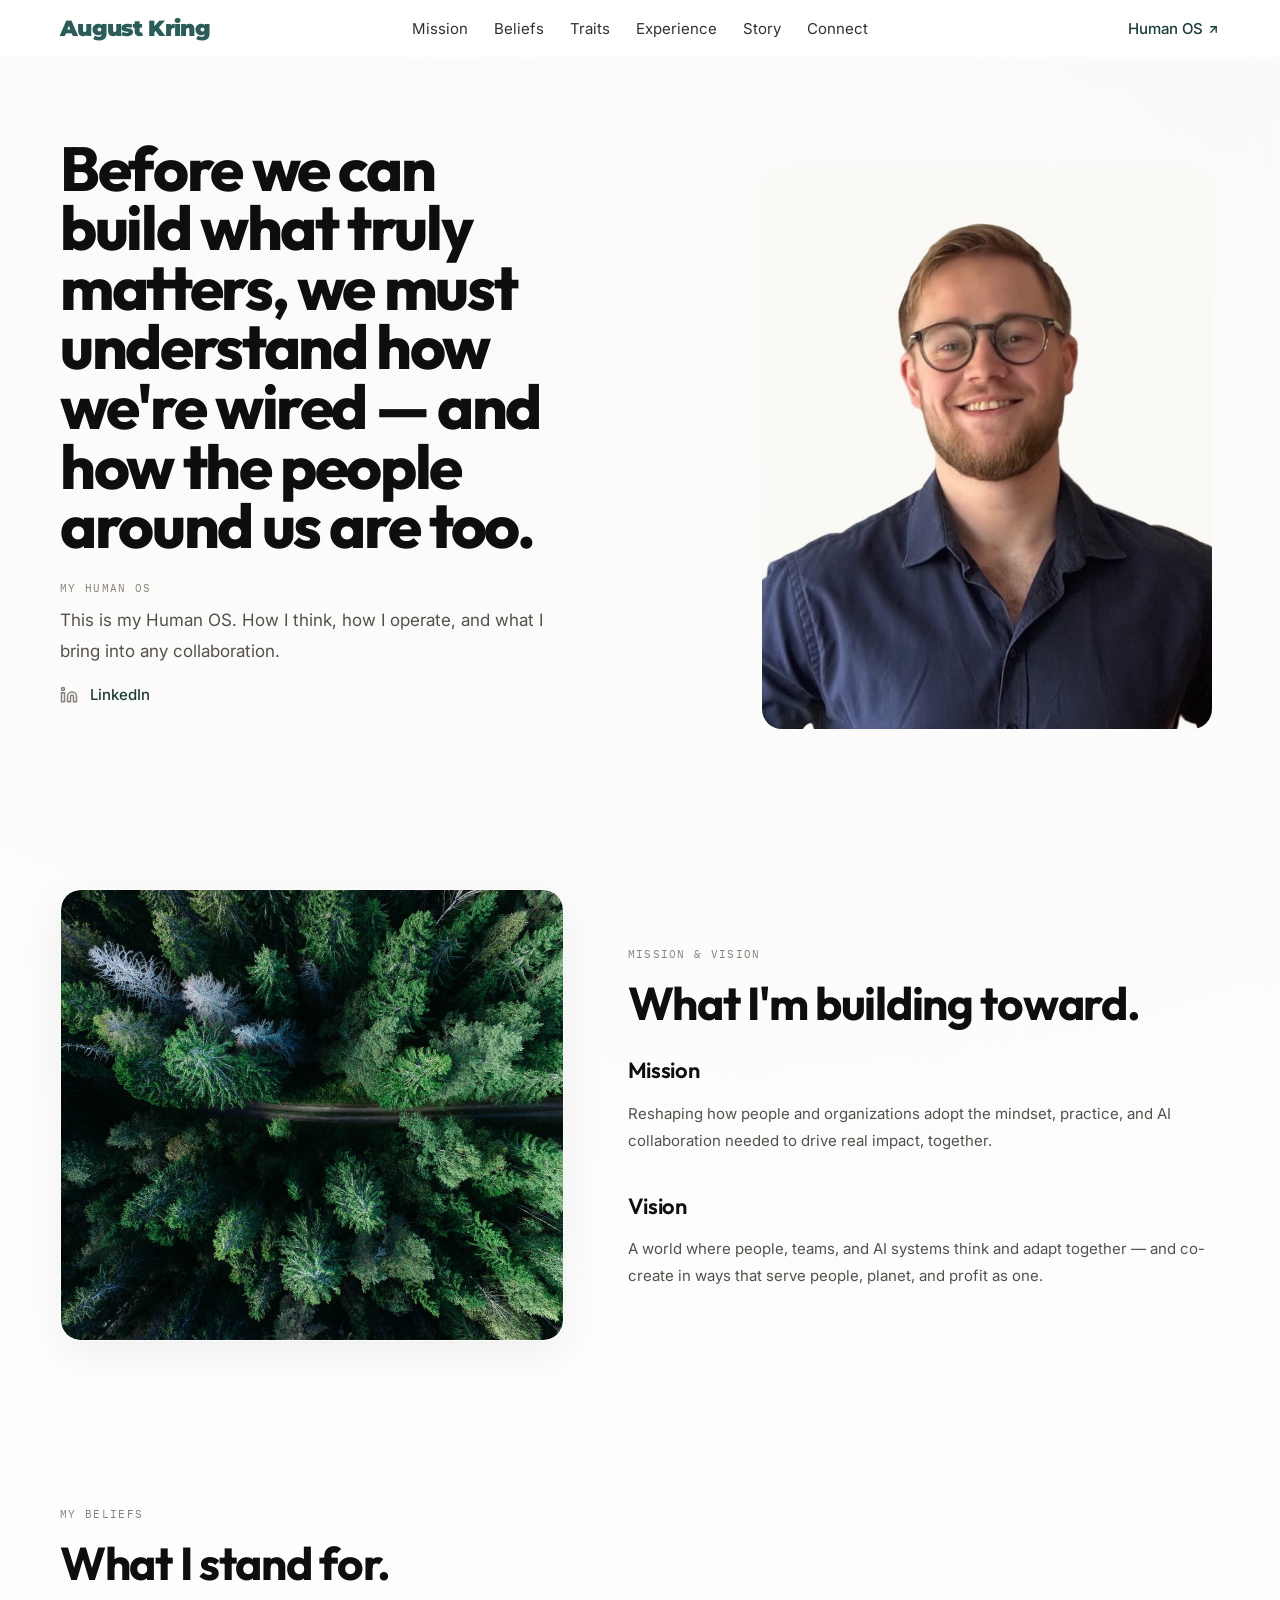
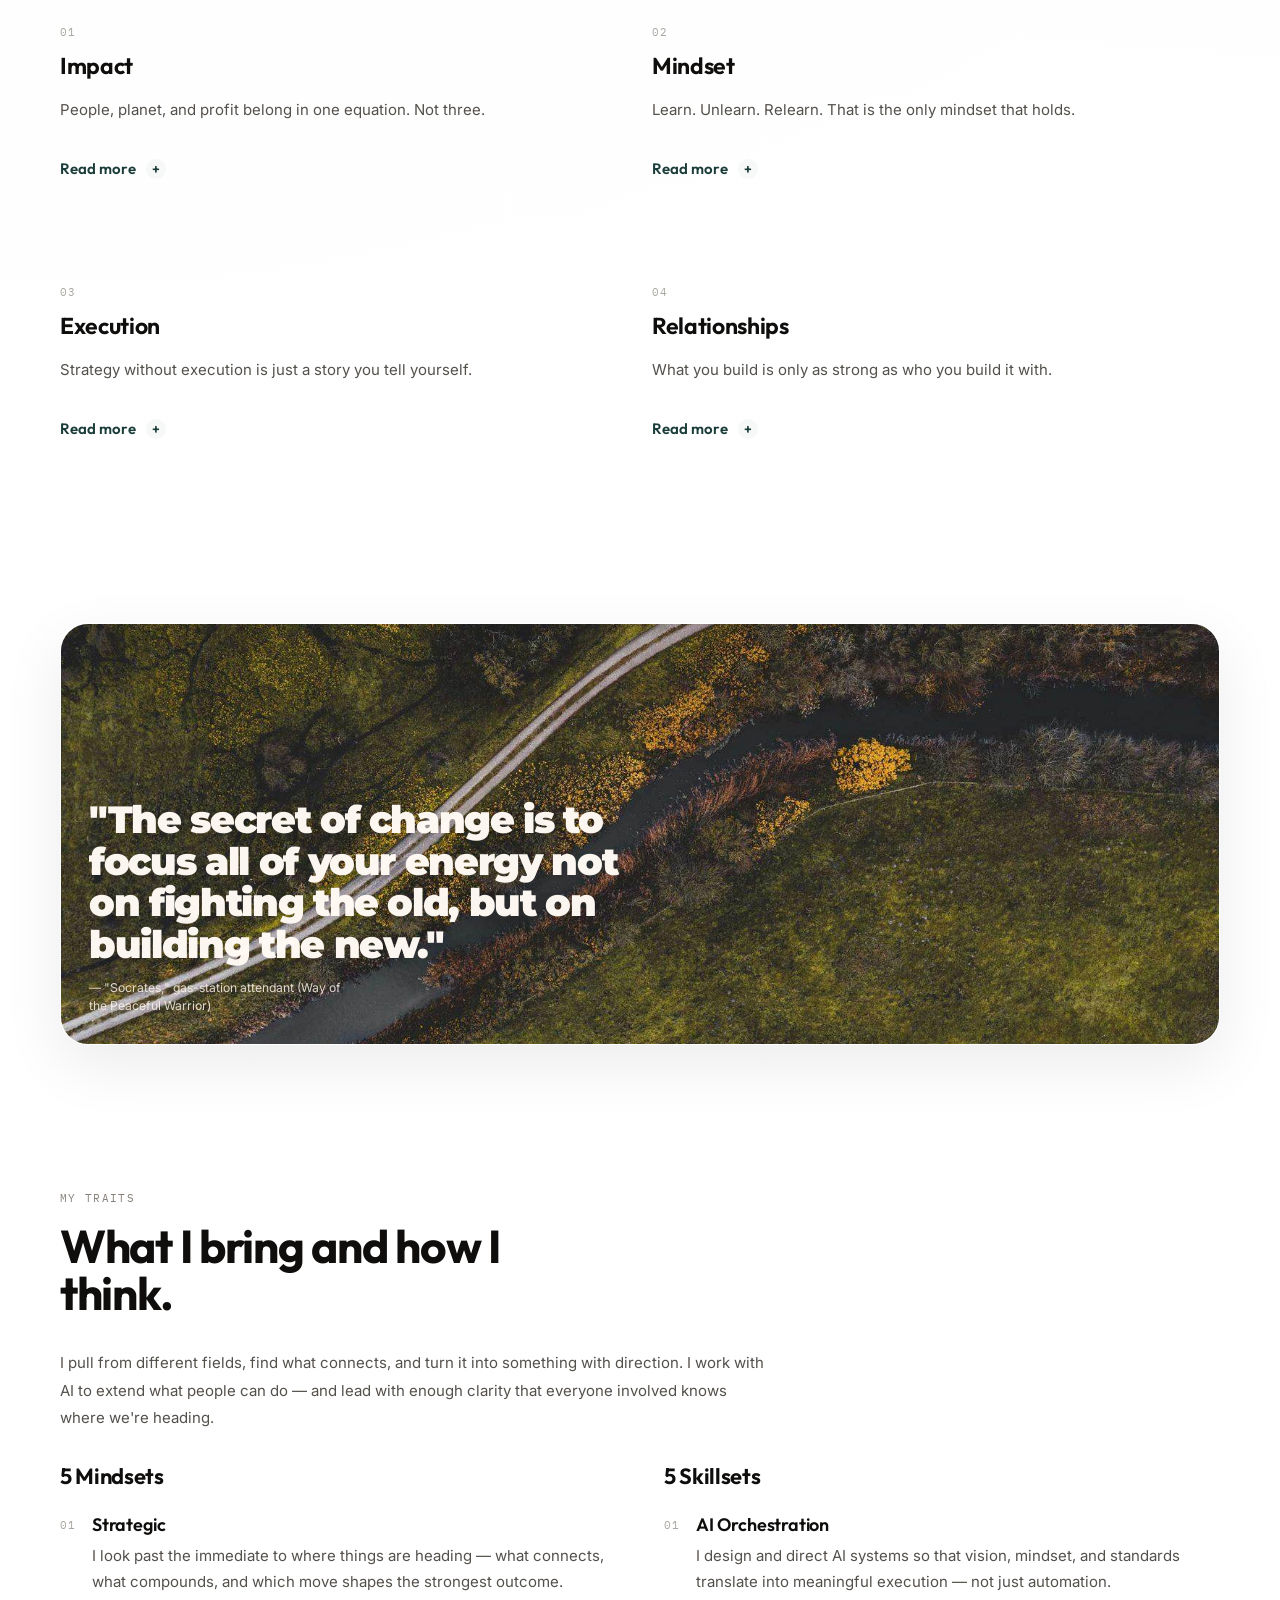
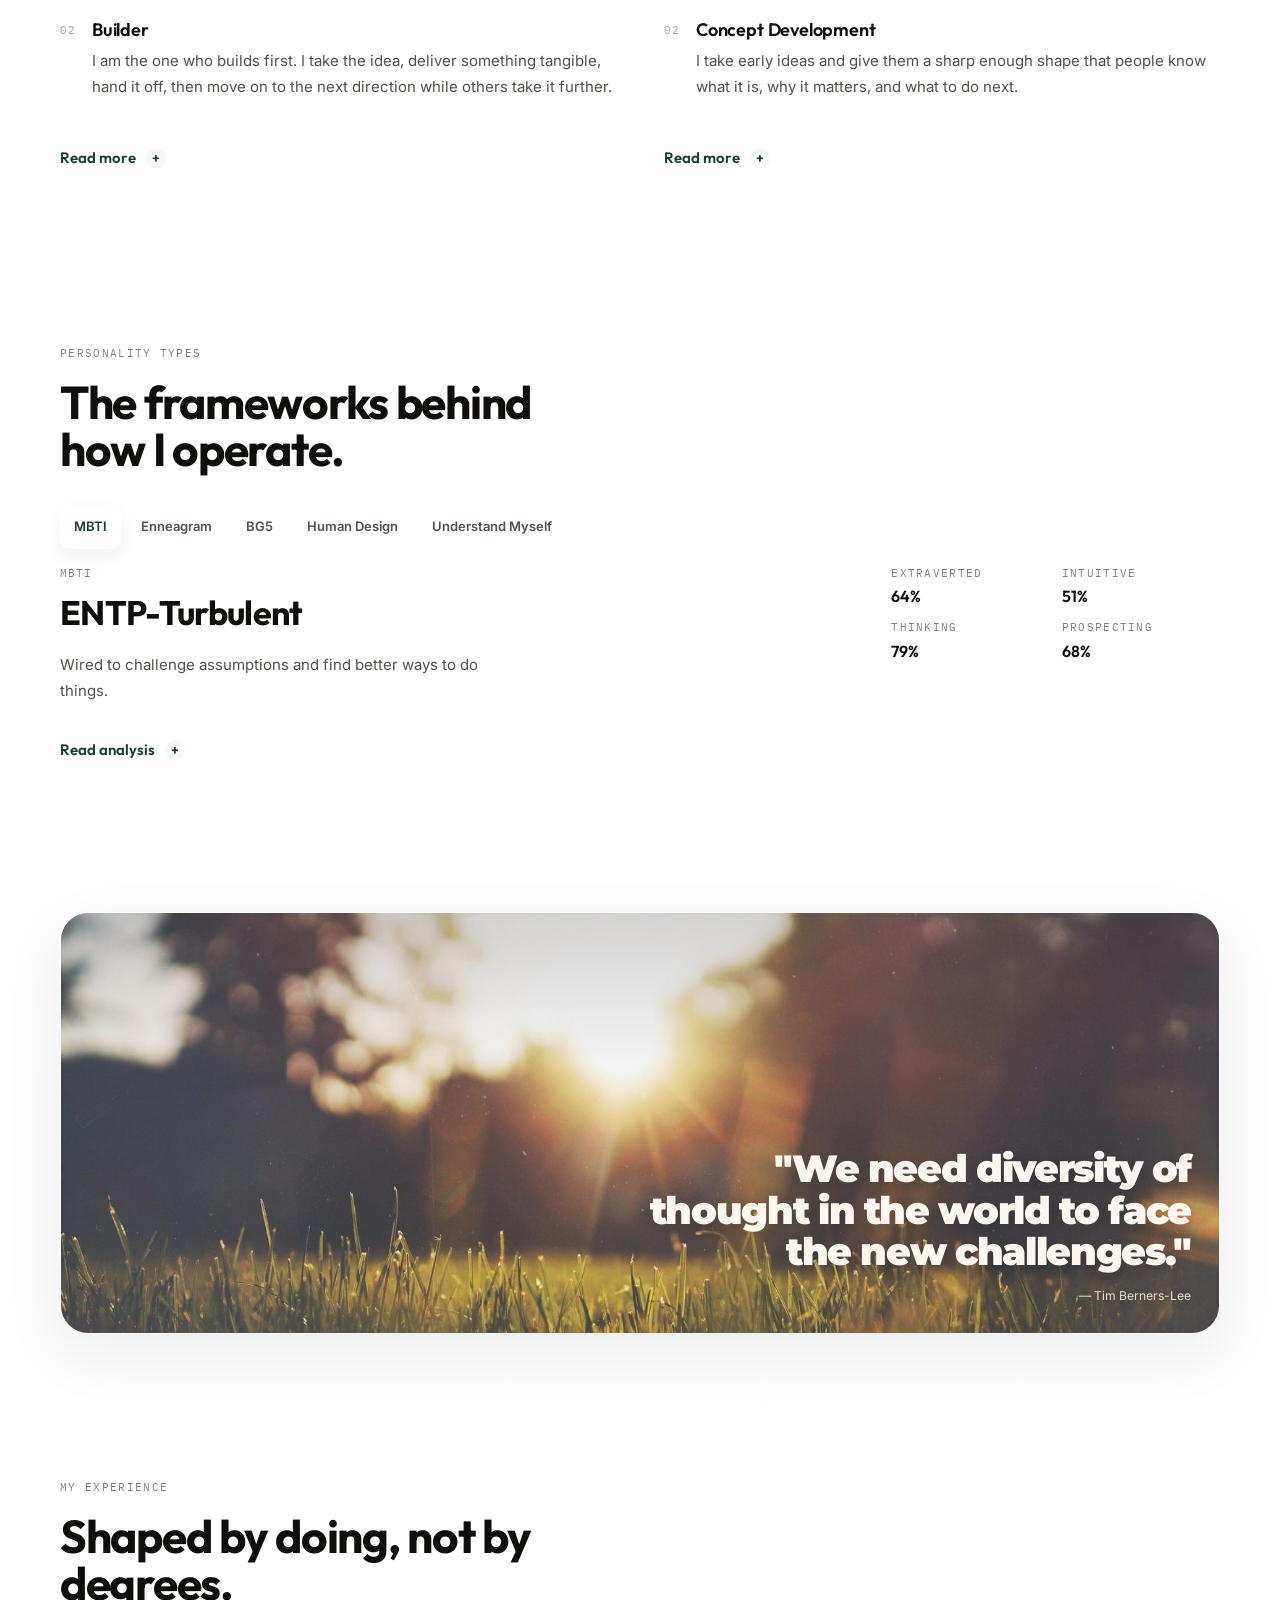
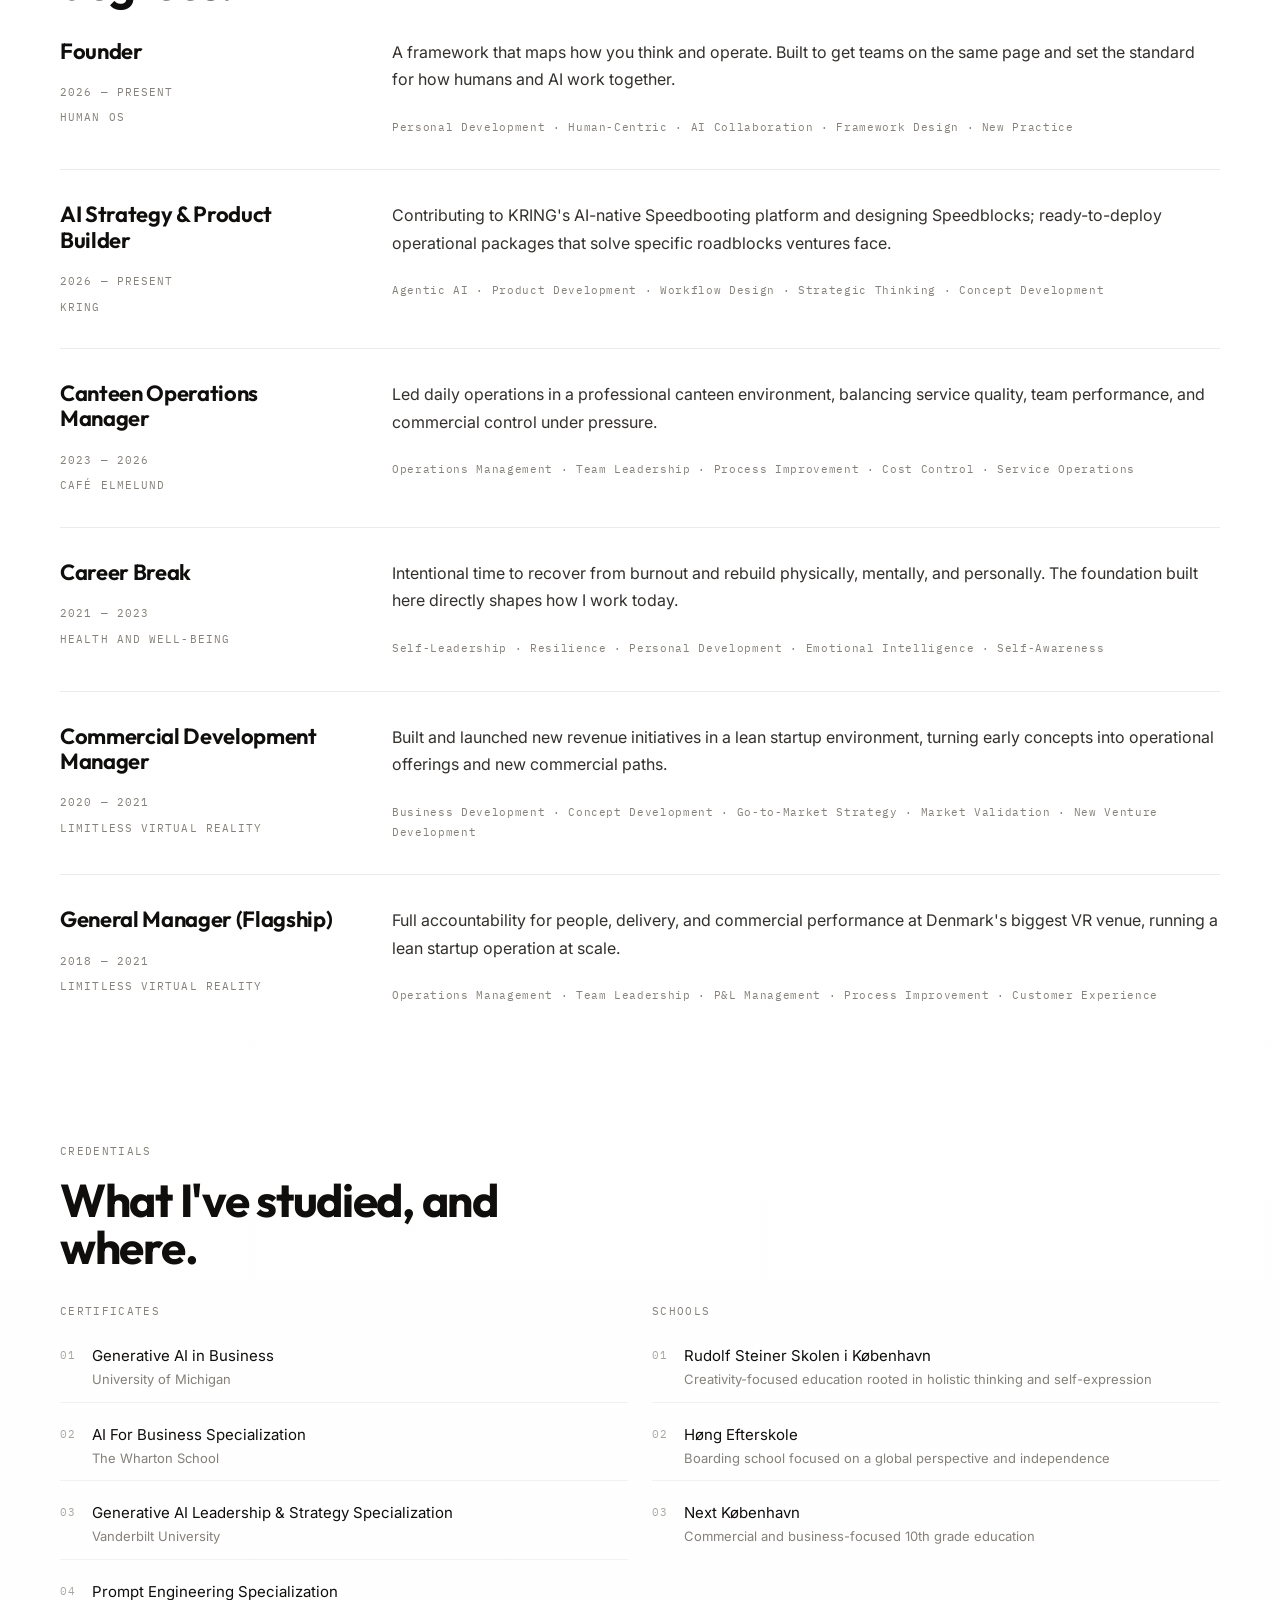
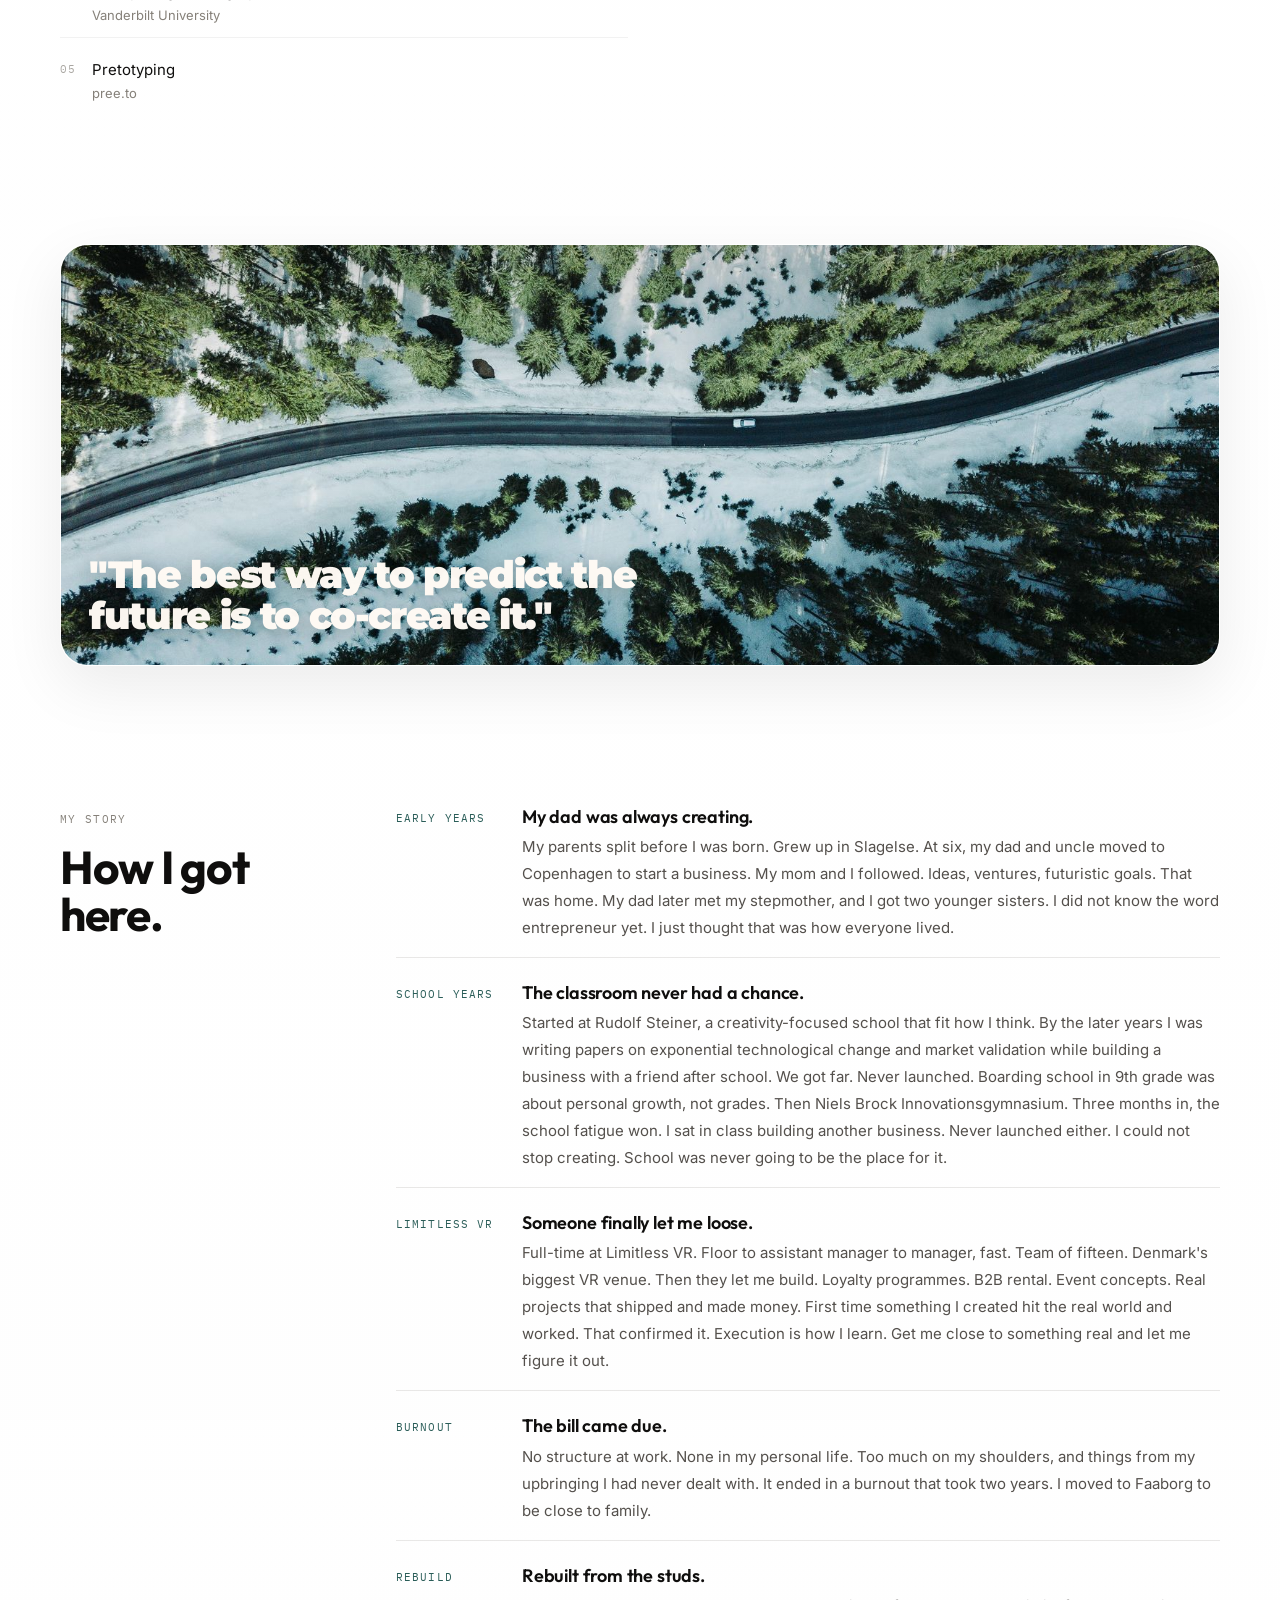
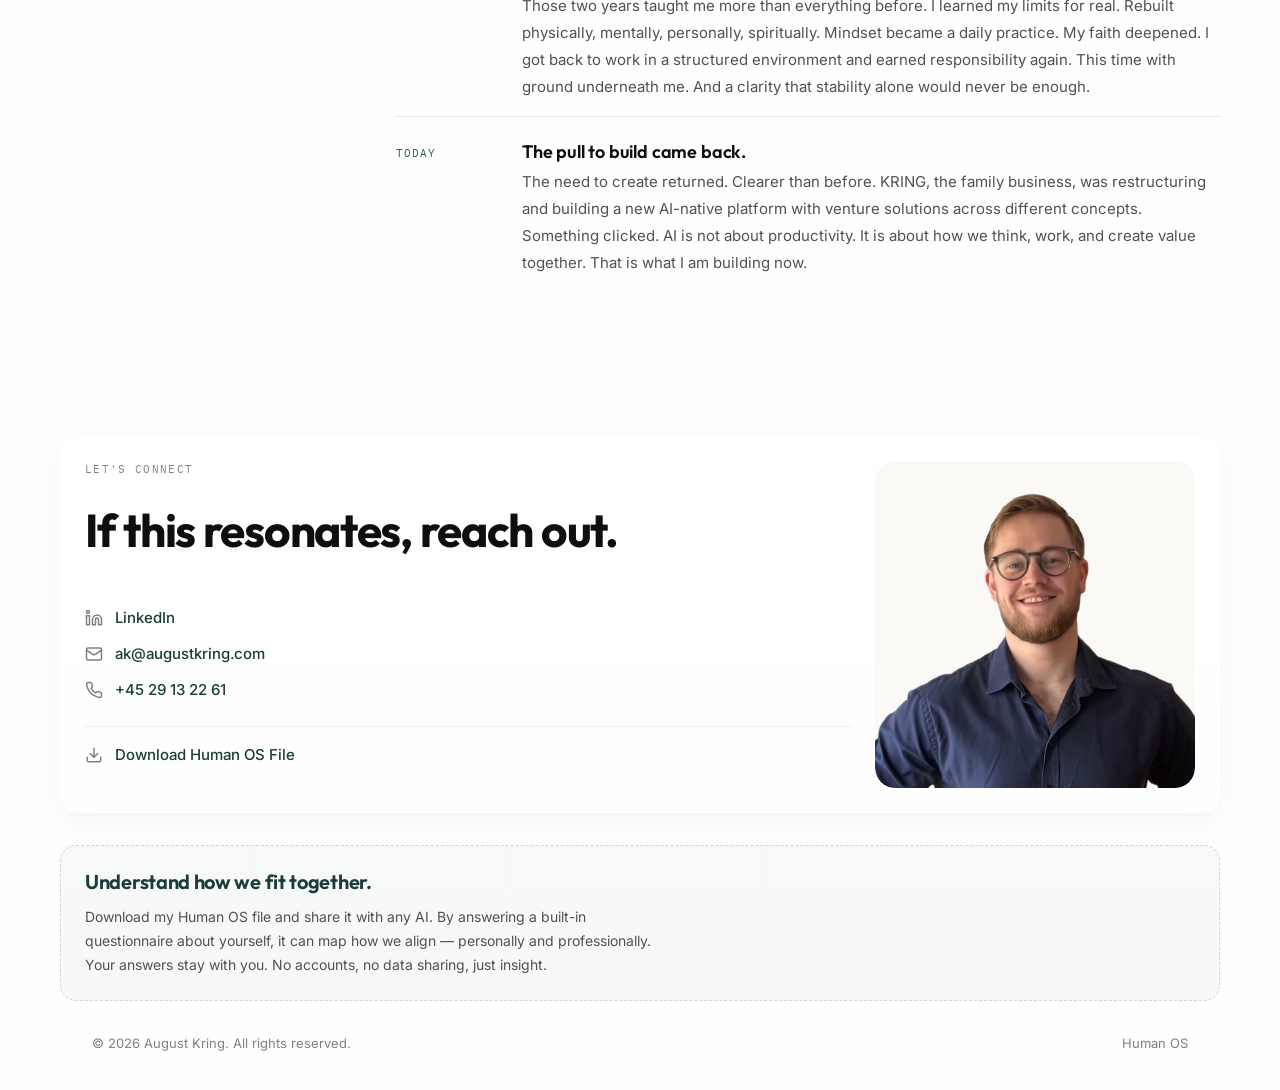
==== commit d3e5e08e: "Swap to August Kring personal site (augustkring.com) Replaces the NPM framework pages with the perso" ====
--- a/index.html
+++ b/index.html
@@ -3,546 +3,1765 @@
 <head>
   <meta charset="UTF-8" />
   <meta name="viewport" content="width=device-width, initial-scale=1.0" />
-  <title>The New Practice Mindset · NPM</title>
-  <meta name="description" content="Humans, organizations, AI — one operating language. Co-created with AI, legible to everyone.">
-  <meta property="og:title" content="The New Practice Mindset">
-  <meta property="og:description" content="Humans, organizations, AI — one operating language.">
+  <title>August Kring · Human OS</title>
+  <meta name="description" content="Before we can build what truly matters, we must understand how we're wired. Explore August Kring's mission, beliefs, traits, and working style.">
+  <meta property="og:title" content="August Kring · Human OS">
+  <meta property="og:description" content="Before we can build what truly matters, we must understand how we're wired — and how the people around us are too.">
   <meta property="og:type" content="website">
+  <meta property="og:url" content="https://augustkring.com">
+  <meta property="og:image" content="https://augustkring.com/assets/og-image.jpg">
+  <meta name="twitter:card" content="summary_large_image">
+  <meta name="twitter:title" content="August Kring · Human OS">
+  <meta name="twitter:description" content="Before we can build what truly matters, we must understand how we're wired — and how the people around us are too.">
+  <meta name="twitter:image" content="https://augustkring.com/assets/og-image.jpg">
+  <link rel="canonical" href="https://augustkring.com">
   <link rel="icon" type="image/svg+xml" href="data:image/svg+xml,<svg xmlns='http://www.w3.org/2000/svg' viewBox='0 0 100 100'><text y='.9em' font-size='90'>◉</text></svg>">
   <link rel="preconnect" href="https://fonts.googleapis.com">
   <link rel="preconnect" href="https://fonts.gstatic.com" crossorigin>
   <link href="https://fonts.googleapis.com/css2?family=Montserrat:wght@900&family=Outfit:wght@500;600;700;800&family=Inter:wght@400;500;600;700&family=IBM+Plex+Mono:wght@400;500;600&display=swap" rel="stylesheet">
-  <link rel="stylesheet" href="assets/styles.css">
+  <style>
+    /* ── Design tokens ── */
+    :root {
+      --petrol: #2A5D58;
+      --petrol-dark: #1B3D3A;
+      --sand: #EDD4C3;
+      --white: #FAFAF8;
+      --ink-0: #0F0E0D;
+      --ink-1: #1A1918;
+      --ink-2: #33302D;
+      --ink-3: #54504C;
+      --ink-4: #858079;
+      --ink-7: #E5E4E0;
+      --surface-1: rgba(255,255,255,0.72);
+      --surface-2: rgba(255,255,255,0.5);
+      --border-soft: rgba(255,255,255,0.92);
+      --s1: 4px; --s2: 8px; --s3: 12px; --s4: 16px; --s5: 24px; --s6: 32px; --s7: 40px; --s8: 48px; --s9: 64px; --s10: 80px; --s11: 96px; --s12: 120px; --s13: 160px;
+      --max-content: 1160px;
+      --reading: 760px;
+      --shadow-soft: 0 12px 40px rgba(17,17,17,0.06);
+      --shadow-float: 0 20px 60px rgba(17,17,17,0.08);
+      --section-rule: rgba(15,14,13,0.07);
+    }
+
+    /* ── Reset & base (mobile-first) ── */
+    * { box-sizing: border-box; }
+    html { scroll-behavior: smooth; scroll-padding-top: 72px; }
+    body {
+      margin: 0;
+      background:
+        radial-gradient(circle at top left, rgba(237,212,195,0.06), transparent 22%),
+        radial-gradient(circle at top right, rgba(42,93,88,0.02), transparent 20%),
+        linear-gradient(180deg, #fefefe 0%, #ffffff 42%, #fefefe 100%);
+      color: var(--ink-0);
+      font-family: 'Inter', sans-serif;
+      font-size: 15px;
+      line-height: 1.6;
+      -webkit-font-smoothing: antialiased;
+      text-rendering: optimizeLegibility;
+    }
+    a { color: inherit; text-decoration: none; }
+    p, h1, h2, h3, h4 { margin: 0; }
+
+    /* ── Layout ── */
+    .page { width: min(calc(100% - 32px), var(--max-content)); margin: 0 auto; padding-bottom: 0; display: flex; flex-direction: column; gap: var(--s10); }
+    .section { padding: 0; }
+
+    /* ── Header ── */
+    .header-wrap {
+      position: sticky;
+      top: 0;
+      z-index: 350;
+      background: rgba(255,255,255,0.85);
+      backdrop-filter: blur(16px);
+      -webkit-backdrop-filter: blur(16px);
+      border-bottom: 1px solid transparent;
+      transition: border-color 280ms ease, background 280ms ease;
+    }
+    .header-wrap.scrolled {
+      border-bottom-color: rgba(15,14,13,0.06);
+      background: rgba(255,255,255,0.95);
+    }
+    .site-header {
+      position: relative;
+      width: min(calc(100% - 32px), var(--max-content));
+      margin: 0 auto;
+      min-height: 56px;
+      display: grid;
+      grid-template-columns: 1fr auto;
+      align-items: center;
+      padding: 10px 0 8px;
+    }
+    .brand {
+      font-family: 'Montserrat', sans-serif;
+      font-weight: 900;
+      font-size: 22px;
+      line-height: 0.9;
+      letter-spacing: -0.03em;
+      color: var(--petrol);
+      white-space: nowrap;
+    }
+    .nav-group, .nav { display: none; }
+
+    /* ── Mobile hamburger (CSS-only) ── */
+    .menu-toggle { display: none; }
+    .menu-btn {
+      display: flex;
+      align-items: center;
+      justify-content: center;
+      width: 48px;
+      height: 48px;
+      cursor: pointer;
+      position: relative;
+      z-index: 400;
+      -webkit-tap-highlight-color: transparent;
+    }
+    .menu-btn span,
+    .menu-btn span::before,
+    .menu-btn span::after {
+      display: block;
+      width: 22px;
+      height: 2px;
+      background: var(--ink-1);
+      border-radius: 2px;
+      transition: all 280ms ease;
+      position: relative;
+    }
+    .menu-btn span::before,
+    .menu-btn span::after {
+      content: '';
+      position: absolute;
+      left: 0;
+      width: 22px;
+    }
+    .menu-btn span::before { top: -7px; }
+    .menu-btn span::after { top: 7px; }
+    .menu-toggle:checked + .menu-btn span { background: transparent; }
+    .menu-toggle:checked + .menu-btn span::before { top: 0; transform: rotate(45deg); background: var(--ink-1); }
+    .menu-toggle:checked + .menu-btn span::after { top: 0; transform: rotate(-45deg); background: var(--ink-1); }
+    .mobile-nav {
+      position: fixed;
+      inset: 0;
+      z-index: 300;
+      background: rgba(255,255,255,0.96);
+      backdrop-filter: blur(20px);
+      -webkit-backdrop-filter: blur(20px);
+      display: flex;
+      flex-direction: column;
+      align-items: center;
+      justify-content: center;
+      gap: var(--s7);
+      opacity: 0;
+      pointer-events: none;
+      transition: opacity 280ms ease;
+    }
+    .menu-toggle:checked ~ .mobile-nav {
+      opacity: 1;
+      pointer-events: auto;
+    }
+    .mobile-nav.open {
+      opacity: 1;
+      pointer-events: auto;
+    }
+    .header-wrap.menu-open {
+      background: transparent;
+      backdrop-filter: none;
+      -webkit-backdrop-filter: none;
+      border-bottom-color: transparent;
+    }
+    .mobile-nav a {
+      font-family: 'Outfit', sans-serif;
+      font-size: 28px;
+      font-weight: 600;
+      color: var(--ink-1);
+      letter-spacing: -0.02em;
+      transition: color 180ms ease;
+    }
+    .mobile-nav a:hover { color: var(--petrol); }
+    .header-cta {
+      display: inline-flex;
+      align-items: center;
+      justify-content: center;
+      width: fit-content;
+      margin-left: auto;
+      min-height: 34px;
+      padding: 2px;
+      border-radius: 999px;
+      font-size: 11px;
+      font-weight: 600;
+      border: 1px solid rgba(15,14,13,0.06);
+      background: rgba(255,255,255,0.52);
+      color: var(--ink-3);
+      white-space: nowrap;
+      letter-spacing: 0.08em;
+      gap: 1px;
+      text-transform: uppercase;
+    }
+    .header-cta .lang-option {
+      display: inline-flex;
+      align-items: center;
+      justify-content: center;
+      min-width: 36px;
+      min-height: 28px;
+      padding: 0 10px;
+      border-radius: 999px;
+    }
+    .header-cta .lang-current {
+      background: rgba(255,255,255,0.92);
+      color: var(--petrol-dark);
+      box-shadow: 0 6px 16px rgba(17,17,17,0.04);
+    }
+    .header-cta .lang-alt { color: var(--ink-4); }
+    .site-header > .nav-external { display: none; }
+    .nav-external {
+      display: inline-flex;
+      align-items: center;
+      gap: 4px;
+      font-size: 15px;
+      font-weight: 500;
+      color: var(--petrol-dark);
+      white-space: nowrap;
+      transition: color 180ms ease;
+    }
+    .nav-external:hover { color: var(--petrol); }
+    .nav-external svg {
+      width: 13px;
+      height: 13px;
+      transition: transform 180ms ease;
+    }
+    .nav-external:hover svg { transform: translate(1px, -1px); }
+    .mobile-nav .nav-external {
+      display: inline-flex;
+      align-items: center;
+      gap: 8px;
+      margin-top: var(--s5);
+      padding-top: var(--s5);
+      border-top: 1px solid rgba(15,14,13,0.08);
+      font-size: 22px;
+      color: var(--petrol-dark);
+    }
+    .mobile-nav .nav-external svg { width: 16px; height: 16px; }
+
+    /* ── Typography ── */
+    .eyebrow {
+      display: inline-block;
+      margin-bottom: var(--s4);
+      font-family: 'IBM Plex Mono', monospace;
+      font-size: 11px;
+      letter-spacing: 0.12em;
+      text-transform: uppercase;
+      color: var(--ink-4);
+    }
+    h1, h2, h3, h4 { font-family: 'Outfit', sans-serif; color: var(--ink-0); }
+    h1 {
+      font-size: clamp(36px, 10vw, 62px);
+      line-height: 0.96;
+      letter-spacing: -0.038em;
+      max-width: 14ch;
+      font-weight: 760;
+    }
+    h2 {
+      font-size: clamp(28px, 8vw, 46px);
+      line-height: 1.02;
+      letter-spacing: -0.028em;
+      margin-bottom: var(--s4);
+      max-width: 18ch;
+    }
+    h3 {
+      font-size: 22px;
+      line-height: 1.15;
+      letter-spacing: -0.015em;
+      margin-bottom: var(--s3);
+      font-weight: 650;
+    }
+    h4 {
+      font-size: 18px;
+      line-height: 1.18;
+      letter-spacing: -0.01em;
+      margin-bottom: var(--s2);
+      font-weight: 600;
+    }
+    .body-copy { font-size: 15px; line-height: 1.8; color: var(--ink-3); max-width: var(--reading); }
+
+    /* ── Hero ── */
+    .hero {
+      display: grid;
+      grid-template-columns: 1fr;
+      gap: var(--s5);
+      align-items: start;
+      padding-top: var(--s6);
+    }
+    .hero-copy {
+      order: 1;
+      padding: 0;
+      display: flex;
+      flex-direction: column;
+      justify-content: flex-end;
+    }
+    .hero-sub-row {
+      display: flex;
+      align-items: flex-start;
+      gap: var(--s4);
+      margin-top: var(--s7);
+    }
+    .hero-sub-content {
+      display: flex;
+      flex-direction: column;
+    }
+    .hero-sub-content .eyebrow {
+      margin-bottom: var(--s2);
+    }
+    .hero-avatar-img {
+      width: 136px;
+      height: 136px;
+      border-radius: 50%;
+      object-fit: cover;
+      object-position: center top;
+      border: 2px solid rgba(255,255,255,0.9);
+      box-shadow: 0 4px 12px rgba(17,17,17,0.08);
+      flex-shrink: 0;
+    }
+    .hero-sub {
+      max-width: 40rem;
+      margin-top: 0;
+      font-size: 16px;
+      line-height: 1.72;
+      color: var(--ink-3);
+    }
+    .hero-linkedin {
+      margin-top: var(--s4);
+    }
+    .hero-visual {
+      order: 2;
+      display: none;
+    }
+    .portrait-shell {
+      position: relative;
+      width: min(60%, 260px);
+      aspect-ratio: 4 / 5;
+      z-index: 2;
+      margin: 0 auto;
+    }
+    .portrait-inner {
+      width: 100%;
+      height: 100%;
+    }
+    .section-photo {
+      width: 100%;
+      height: 100%;
+      border-radius: 16px;
+      background: linear-gradient(180deg, rgba(42,93,88,0.08), rgba(237,212,195,0.18)), linear-gradient(135deg, rgba(255,255,255,0.9), rgba(255,255,255,0.28));
+      border: 1px solid rgba(255,255,255,0.8);
+      display: flex;
+      align-items: center;
+      justify-content: center;
+      color: var(--petrol-dark);
+      font-family: 'IBM Plex Mono', monospace;
+      font-size: 11px;
+      letter-spacing: 0.12em;
+      text-transform: uppercase;
+      text-align: center;
+      padding: var(--s4);
+      position: relative;
+      overflow: hidden;
+    }
+    .portrait-inner img {
+      width: 100%;
+      height: 100%;
+      object-fit: cover;
+      object-position: center top;
+      border-radius: 16px;
+    }
+    .section-photo img {
+      width: 100%;
+      height: 100%;
+      object-fit: cover;
+      object-position: center top;
+      border-radius: inherit;
+      position: relative;
+      z-index: 1;
+    }
+    .section-photo::before {
+      content: '';
+      position: absolute;
+      inset: 0;
+      background: linear-gradient(180deg, rgba(255,255,255,0.38), rgba(255,255,255,0.04));
+      pointer-events: none;
+    }
+
+    /* ── Section heads ── */
+    .section-head { max-width: var(--reading); margin-bottom: var(--s6); }
+    .section-head p { margin-top: var(--s4); }
+    .section-head-wide { max-width: 860px; }
+
+    /* ── Mission & Vision ── */
+    .mission-vision-layout {
+      display: grid;
+      grid-template-columns: 1fr;
+      gap: var(--s7);
+      align-items: stretch;
+    }
+    .mission-vision-photo {
+      order: -1;
+      border-radius: 16px;
+      overflow: hidden;
+      border: 1px solid rgba(255,255,255,0.8);
+      box-shadow: var(--shadow-soft);
+      background: linear-gradient(180deg, rgba(42,93,88,0.08), rgba(237,212,195,0.18)), linear-gradient(135deg, rgba(255,255,255,0.9), rgba(255,255,255,0.28));
+      min-height: 240px;
+    }
+    .mission-vision-photo img {
+      display: block;
+      width: 100%;
+      aspect-ratio: 16 / 9;
+      object-fit: cover;
+      object-position: center;
+      border-radius: 16px;
+    }
+    .mission-vision {
+      display: grid;
+      gap: var(--s8);
+      margin-top: var(--s6);
+    }
+    .mission-vision-block { display: grid; gap: var(--s4); }
+    .mission-vision-block .label {
+      font-family: 'Outfit', sans-serif;
+      font-size: 22px;
+      line-height: 1.15;
+      letter-spacing: -0.015em;
+      color: var(--ink-0);
+      font-weight: 600;
+    }
+    .mission-vision-block p {
+      font-size: 15px;
+      line-height: 1.8;
+      color: var(--ink-3);
+      max-width: 44rem;
+    }
+
+    /* ── Beliefs ── */
+    .belief-grid {
+      display: grid;
+      grid-template-columns: 1fr;
+      gap: var(--s8);
+      counter-reset: belief;
+      align-items: start;
+    }
+    .belief {
+      position: relative;
+      padding: 0;
+      max-width: 100%;
+      margin: 0;
+    }
+    .belief::before {
+      counter-increment: belief;
+      content: '0' counter(belief);
+      display: inline-block;
+      margin-bottom: var(--s3);
+      font-family: 'IBM Plex Mono', monospace;
+      font-size: 11px;
+      letter-spacing: 0.1em;
+      color: rgba(133,128,121,0.7);
+    }
+    .belief h3 { font-size: 23px; margin-bottom: var(--s4); }
+    .belief p { font-size: 15px; line-height: 1.8; color: var(--ink-3); max-width: 58ch; }
+    .belief > p:first-of-type {
+      padding-bottom: 0;
+      border-bottom: 0;
+    }
+    .belief p + p { margin-top: var(--s3); }
+
+    /* ── Read more (shared) ── */
+    details.read-more { margin-top: var(--s4); border-top: 0; padding-top: 0; }
+    details.read-more summary {
+      cursor: pointer;
+      list-style: none;
+      font-family: 'Outfit', sans-serif;
+      font-weight: 600;
+      color: var(--petrol-dark);
+      display: inline-flex;
+      align-items: center;
+      gap: 10px;
+      margin: 0;
+      min-height: 44px;
+    }
+    details.read-more summary::-webkit-details-marker { display: none; }
+    details.read-more summary .less { display: none; }
+    details.read-more summary::after {
+      content: '+';
+      width: 20px;
+      height: 20px;
+      border-radius: 999px;
+      display: inline-flex;
+      align-items: center;
+      justify-content: center;
+      background: rgba(42,93,88,0.04);
+      color: var(--petrol-dark);
+      font-size: 14px;
+      line-height: 1;
+    }
+    details.read-more[open] summary .more { display: none; }
+    details.read-more[open] summary .less { display: inline; }
+    details.read-more[open] summary::after { content: '\2013'; }
+    .belief details.read-more { margin-top: var(--s5); }
+    .belief details.read-more[open] { display: grid; gap: var(--s4); }
+    .belief details.read-more[open] p { max-width: 52ch; line-height: 1.92; }
+
+    /* ── Image breaks ── */
+    .image-break {
+      margin: -8px 0;
+      position: relative;
+      border-radius: 16px;
+      overflow: hidden;
+      border: 1px solid rgba(255,255,255,0.9);
+      box-shadow: var(--shadow-float);
+      background: rgba(255,255,255,0.55);
+    }
+    .image-break::after {
+      content: '';
+      position: absolute;
+      inset: 0;
+      background: linear-gradient(180deg, rgba(15,14,13,0.18) 0%, rgba(15,14,13,0.05) 36%, rgba(15,14,13,0.06) 100%);
+      pointer-events: none;
+    }
+    .image-break img {
+      display: block;
+      width: 100%;
+      height: clamp(260px, 38vw, 420px);
+      object-fit: cover;
+      object-position: center;
+    }
+    .image-quote {
+      position: absolute;
+      left: 16px;
+      bottom: 16px;
+      z-index: 1;
+      width: min(70%, 560px);
+    }
+    .image-quote p {
+      font-family: 'Montserrat', sans-serif;
+      font-size: clamp(22px, 5.5vw, 46px);
+      line-height: 1.1;
+      letter-spacing: -0.035em;
+      font-weight: 900;
+      color: rgba(255,250,244,0.98);
+      text-shadow: 0 4px 20px rgba(15,14,13,0.26);
+    }
+    .image-quote cite {
+      display: block;
+      margin-top: 10px;
+      font-style: normal;
+      font-size: clamp(10px, 2.5vw, 15px);
+      line-height: 1.5;
+      color: rgba(255,246,235,0.84);
+      text-shadow: 0 2px 12px rgba(15,14,13,0.22);
+      max-width: 34ch;
+    }
+    .image-quote-right {
+      left: auto;
+      right: 16px;
+      text-align: right;
+    }
+    .image-quote-right cite {
+      margin-left: auto;
+    }
+    .image-quote-narrow {
+      width: min(44%, 460px);
+    }
+
+    /* ── Traits cards (Mindsets / Skillsets) ── */
+    .two-col {
+      display: grid;
+      grid-template-columns: 1fr;
+      gap: var(--s7);
+    }
+    .panel {
+      display: flex;
+      flex-direction: column;
+      min-height: 100%;
+      background: linear-gradient(180deg, rgba(255,255,255,0.62), rgba(255,255,255,0.42));
+      border: 1px solid rgba(255,255,255,0.78);
+      border-radius: 14px;
+      box-shadow: 0 8px 24px rgba(17,17,17,0.04);
+      backdrop-filter: blur(14px) saturate(125%);
+      -webkit-backdrop-filter: blur(14px) saturate(125%);
+      padding: var(--s5);
+    }
+    .who-card {
+      background: transparent;
+      border: 0;
+      border-radius: 0;
+      box-shadow: none;
+      backdrop-filter: none;
+      -webkit-backdrop-filter: none;
+      padding: 0;
+    }
+    .who-card-inner { display: flex; flex-direction: column; min-height: 100%; }
+    .who-card h3 { margin-bottom: var(--s5); }
+    .who-list { display: grid; gap: 0; }
+    .who-item {
+      display: grid;
+      grid-template-columns: 24px minmax(0, 1fr);
+      column-gap: 8px;
+      row-gap: 8px;
+      align-items: start;
+      min-height: 0;
+      padding-bottom: var(--s5);
+    }
+    .who-item h4, .who-item p { grid-column: 2; margin: 0; }
+    .who-item h4 { line-height: 1.12; padding-top: 1px; }
+    .who-item p {
+      line-height: 1.74;
+      font-size: 15px;
+      color: var(--ink-3);
+    }
+    .item-no {
+      grid-column: 1;
+      grid-row: 1;
+      display: inline-block;
+      padding-top: 3px;
+      text-align: left;
+      min-width: 24px;
+      font-family: 'IBM Plex Mono', monospace;
+      font-size: 11px;
+      letter-spacing: 0.1em;
+      text-transform: uppercase;
+      color: rgba(133,128,121,0.7);
+    }
+    .who-card details.read-more { margin-top: var(--s3); padding-top: 0; border-top: 0; }
+    .who-card details.read-more:not([open]) .who-list { display: none; }
+    .who-card details.read-more[open] { display: flex; flex-direction: column; gap: var(--s4); }
+    .who-card details.read-more[open] summary { order: 2; margin-top: var(--s2); }
+    .who-card details.read-more[open] .who-list { order: 1; }
+    .list-item + .list-item { padding-top: var(--s4); border-top: 1px solid rgba(133,128,121,0.12); }
+
+    /* ── Section intro ── */
+    .section-intro {
+      display: grid;
+      gap: var(--s4);
+      max-width: 820px;
+    }
+    .section-intro p {
+      max-width: 44rem;
+      font-size: 15px;
+      line-height: 1.85;
+      color: var(--ink-3);
+    }
+
+    /* ── Personality Types (tab switcher) ── */
+    .framework-section-head {
+      display: block;
+      margin: 0 0 var(--s8);
+      max-width: 860px;
+    }
+    .trait-shell { display: grid; gap: var(--s4); }
+    .trait-shell > input { position: absolute; opacity: 0; pointer-events: none; }
+    .trait-switcher {
+      display: inline-flex;
+      flex-wrap: wrap;
+      align-items: center;
+      gap: 6px;
+      width: fit-content;
+      max-width: 100%;
+      position: relative;
+      z-index: 1;
+    }
+    .trait-switcher label {
+      display: inline-flex;
+      align-items: center;
+      min-height: 44px;
+      padding: 0 14px;
+      border-radius: 10px;
+      background: transparent;
+      font-size: 13px;
+      font-weight: 600;
+      color: var(--ink-3);
+      cursor: pointer;
+      transition: background 180ms ease, color 180ms ease, box-shadow 180ms ease;
+    }
+    #trait-hd:checked ~ .trait-switcher label[for="trait-hd"],
+    #trait-mbti:checked ~ .trait-switcher label[for="trait-mbti"],
+    #trait-enneagram:checked ~ .trait-switcher label[for="trait-enneagram"],
+    #trait-bg5:checked ~ .trait-switcher label[for="trait-bg5"],
+    #trait-um:checked ~ .trait-switcher label[for="trait-um"] {
+      background: linear-gradient(180deg, rgba(255,255,255,0.96), rgba(255,255,255,0.8));
+      color: var(--petrol-dark);
+      box-shadow: 0 8px 20px rgba(17,17,17,0.05);
+    }
+    .trait-panels { position: relative; }
+    .trait-panel {
+      display: none;
+      gap: var(--s5);
+      padding: 0;
+    }
+    #trait-hd:checked ~ .trait-panels .panel-hd,
+    #trait-mbti:checked ~ .trait-panels .panel-mbti,
+    #trait-enneagram:checked ~ .trait-panels .panel-enneagram,
+    #trait-bg5:checked ~ .trait-panels .panel-bg5,
+    #trait-um:checked ~ .trait-panels .panel-um {
+      display: grid;
+    }
+    .trait-layout { display: grid; gap: var(--s5); }
+    .trait-side {
+      display: grid;
+      gap: var(--s3);
+    }
+    .trait-meta {
+      font-family: 'IBM Plex Mono', monospace;
+      font-size: 11px;
+      letter-spacing: 0.1em;
+      text-transform: uppercase;
+      color: var(--ink-4);
+    }
+    .trait-type {
+      font-family: 'Outfit', sans-serif;
+      font-size: clamp(26px, 3.5vw, 34px);
+      line-height: 1.1;
+      letter-spacing: -0.02em;
+      font-weight: 700;
+      color: var(--ink-0);
+    }
+    .panel-um .trait-type {
+      font-size: clamp(22px, 2.8vw, 32px);
+      line-height: 1.1;
+      letter-spacing: -0.02em;
+    }
+    .trait-summary {
+      font-size: 15px;
+      line-height: 1.75;
+      color: var(--ink-3);
+      max-width: 48ch;
+      margin-top: var(--s3);
+    }
+    .trait-details { display: none; }
+    .trait-stats {
+      display: grid;
+      grid-template-columns: 1fr 1fr;
+      gap: var(--s4);
+      align-content: start;
+    }
+    .trait-stat {
+      display: grid;
+      gap: 4px;
+    }
+    .trait-stat-label {
+      font-family: 'IBM Plex Mono', monospace;
+      font-size: 11px;
+      letter-spacing: 0.12em;
+      text-transform: uppercase;
+      color: var(--ink-4);
+    }
+    .trait-stat-value {
+      font-family: 'Outfit', sans-serif;
+      font-size: 16px;
+      font-weight: 600;
+      color: var(--ink-0);
+      line-height: 1.3;
+    }
+    .trait-analysis { margin-top: var(--s3); }
+    .trait-analysis details.read-more { margin-top: 0; border-top: 0; padding-top: 0; }
+    .trait-analysis .trait-details { display: grid; gap: var(--s5); }
+    .trait-analysis .trait-details > .trait-block:first-child { padding-top: 0; border-top: 0; }
+    .trait-deep { display: grid; gap: var(--s5); margin-top: var(--s4); }
+    .trait-block {
+      display: grid;
+      gap: 12px;
+      padding-top: var(--s5);
+      border-top: 1px solid rgba(133,128,121,0.1);
+    }
+    .trait-block-label {
+      font-family: 'IBM Plex Mono', monospace;
+      font-size: 11px;
+      letter-spacing: 0.12em;
+      text-transform: uppercase;
+      color: var(--petrol);
+    }
+    .trait-block p { font-size: 15px; line-height: 1.84; color: var(--ink-3); }
+
+    /* ── Experience ── */
+    .story-stack { display: grid; gap: 0; }
+    .experience-card {
+      display: grid;
+      gap: var(--s5);
+      padding: var(--s6) 0;
+    }
+    .experience-card:first-child {
+      padding-top: 0;
+    }
+    .experience-card + .experience-card {
+      border-top: 1px solid rgba(133,128,121,0.16);
+    }
+    .experience-meta { display: grid; gap: var(--s3); align-content: start; }
+    .experience-years {
+      font-family: 'IBM Plex Mono', monospace;
+      font-size: 11px;
+      letter-spacing: 0.1em;
+      text-transform: uppercase;
+      color: var(--ink-4);
+    }
+    .experience-place {
+      font-family: 'IBM Plex Mono', monospace;
+      font-size: 11px;
+      letter-spacing: 0.1em;
+      text-transform: uppercase;
+      color: var(--ink-4);
+    }
+    .experience-copy { display: grid; gap: var(--s5); align-content: start; }
+    .experience-copy > p:first-of-type {
+      font-size: 16px;
+      line-height: 1.72;
+      color: var(--ink-2);
+    }
+    .skills-line {
+      margin-top: var(--s3);
+      font-family: 'IBM Plex Mono', monospace;
+      font-size: 11px;
+      letter-spacing: 0.06em;
+      color: var(--ink-4);
+      line-height: 1.8;
+    }
+
+    /* ── Credentials ── */
+    .section#credentials { margin-top: -20px; }
+    .credentials-grid { display: grid; grid-template-columns: 1fr; gap: var(--s7); }
+    .credentials-column { display: grid; gap: var(--s3); align-content: start; }
+    .credentials-list .credential-row:first-child { padding-top: 0; }
+    .credentials-list { display: grid; gap: var(--s3); align-content: start; }
+    .credential-row {
+      display: grid;
+      grid-template-columns: 24px minmax(0, 1fr);
+      column-gap: 8px;
+      align-items: start;
+      padding: 14px 0;
+      border-bottom: 1px solid rgba(15,14,13,0.05);
+    }
+    .credential-row:last-child { border-bottom: 0; padding-bottom: 0; }
+    .credential-row > div { display: grid; gap: 2px; }
+    .credential-label {
+      font-family: 'IBM Plex Mono', monospace;
+      font-size: 10px;
+      letter-spacing: 0.08em;
+      text-transform: uppercase;
+      color: var(--petrol);
+    }
+    .credential-school { color: var(--ink-4); font-size: 13px; line-height: 1.5; }
+
+    /* ── Story (timeline) ── */
+    .history-layout { display: grid; grid-template-columns: 1fr; gap: var(--s6); }
+    .history-side { margin-bottom: 0; }
+    .timeline { display: grid; gap: var(--s5); }
+    .timeline-item {
+      display: grid;
+      grid-template-columns: 1fr;
+      gap: var(--s4);
+      padding: 0 0 var(--s4);
+      border-bottom: 1px solid rgba(133,128,121,0.18);
+    }
+    .timeline-item:last-child { border-bottom: 0; padding-bottom: 0; }
+    .timeline-year {
+      font-family: 'IBM Plex Mono', monospace;
+      font-size: 11px;
+      letter-spacing: 0.1em;
+      text-transform: uppercase;
+      color: var(--petrol);
+      padding-top: 0;
+    }
+    .timeline-copy { max-width: 720px; }
+    .timeline-copy h4 { margin-bottom: var(--s2); }
+    .timeline-copy p { font-size: 15px; line-height: 1.8; color: var(--ink-3); text-wrap: pretty; }
+
+    /* ── Contact ── */
+    .cta-shell {
+      display: grid;
+      grid-template-columns: 1fr;
+      gap: var(--s6);
+      background: linear-gradient(180deg, rgba(255,255,255,0.62), rgba(255,255,255,0.42));
+      border: 1px solid rgba(255,255,255,0.78);
+      border-radius: 14px;
+      box-shadow: 0 8px 24px rgba(17,17,17,0.04);
+      backdrop-filter: blur(14px) saturate(125%);
+      -webkit-backdrop-filter: blur(14px) saturate(125%);
+      padding: var(--s6);
+    }
+    .contact {
+      display: flex;
+      flex-direction: column;
+      gap: var(--s5);
+      justify-content: flex-start;
+    }
+    .contact-links { display: flex; flex-direction: column; gap: var(--s5); padding-top: var(--s5); }
+    .contact-link {
+      display: inline-flex;
+      align-items: center;
+      gap: 12px;
+      font-size: 15px;
+      font-weight: 500;
+      color: var(--petrol-dark);
+      transition: color 180ms ease;
+    }
+    .contact-link:hover { color: var(--petrol); }
+    .contact-link svg { flex-shrink: 0; color: var(--ink-4); transition: color 180ms ease; }
+    .contact-link:hover svg { color: var(--petrol-dark); }
+    .cta-photo {
+      min-height: 200px;
+      border-radius: 12px;
+      overflow: hidden;
+    }
+    .cta-photo img {
+      width: 100%;
+      height: 100%;
+      object-fit: cover;
+      object-position: center top;
+      border-radius: 12px;
+    }
+    .section-photo { min-height: 100%; width: 100%; }
+    .download-link {
+      margin-top: var(--s4);
+      padding-top: var(--s5);
+      border-top: 1px solid rgba(133,128,121,0.12);
+    }
+    .compare-teaser {
+      margin-top: var(--s6);
+    }
+    .compare-teaser-inner {
+      padding: var(--s6);
+      border-radius: 12px;
+      border: 1px dashed rgba(42,93,88,0.2);
+      background: rgba(42,93,88,0.03);
+    }
+    .compare-teaser h3 {
+      font-size: 20px;
+      margin-bottom: var(--s3);
+      color: var(--petrol-dark);
+    }
+    .compare-teaser p {
+      font-size: 14px;
+      line-height: 1.7;
+      color: var(--ink-3);
+      max-width: 64ch;
+    }
+
+    /* ── Footer ── */
+    .site-footer { padding: var(--s5) 0 var(--s5); }
+    .footer-shell {
+      width: 100%;
+      display: flex;
+      justify-content: space-between;
+      gap: var(--s3);
+      flex-wrap: wrap;
+    }
+    .footer-shell p { font-size: 13px; color: var(--ink-4); }
+
+    /* ── Desktop (min-width: 981px) ── */
+    @media (min-width: 981px) {
+      .site-header {
+        width: min(calc(100% - 40px), var(--max-content));
+        padding: 12px 0 10px;
+        grid-template-columns: 220px 1fr 220px;
+      }
+      .menu-btn, .mobile-nav, .menu-toggle { display: none !important; }
+      .site-header > .nav-external { display: inline-flex; justify-self: end; }
+      .nav-group {
+        display: flex;
+        justify-content: center;
+        min-width: 0;
+      }
+      .nav {
+        display: flex;
+        justify-content: center;
+        gap: 0;
+        min-width: 0;
+        align-items: center;
+        max-width: max-content;
+      }
+      .nav a {
+        font-size: 15px;
+        white-space: nowrap;
+        color: var(--ink-2);
+        display: inline-flex;
+        align-items: center;
+      }
+      .nav a + a { margin-left: 26px; }
+      .nav a:hover { color: var(--petrol-dark); }
+      .page { width: min(calc(100% - 40px), var(--max-content)); gap: var(--s13); }
+      .section { padding: 0; }
+      .section-head { margin-bottom: var(--s6); }
+      .framework-section-head { margin: 0 0 var(--s6); }
+      .trait-layout { gap: var(--s9); }
+      .trait-side { gap: var(--s3); }
+      .experience-card { gap: var(--s4); padding: var(--s6) 0; }
+      .experience-card:first-child { padding-top: 0; }
+      .timeline { gap: var(--s5); }
+      .timeline-item { padding-bottom: var(--s4); }
+      .hero {
+        grid-template-columns: 0.92fr 1.08fr;
+        min-height: min(760px, calc(82vh - 68px));
+        gap: var(--s8);
+        align-items: end;
+      }
+      .hero-sub-row .hero-avatar-img { display: none; }
+      .hero-sub-row { margin-top: var(--s5); }
+      .hero-copy { order: 1; padding: var(--s6) 0 22px; }
+      .hero-sub { font-size: 17px; line-height: 1.82; margin-top: 0; }
+      .hero-visual { order: 2; display: flex; min-height: 640px; align-items: end; padding: 0 var(--s2); }
+      .portrait-shell { width: min(100%, 450px); margin: 0 0 0 auto; }
+      .portrait-inner img { border-radius: 20px; }
+      .image-break { margin: -20px 0; border-radius: 28px; }
+      .image-quote { left: 28px; bottom: 28px; width: min(52%, 560px); }
+      .image-quote p { font-size: clamp(26px, 3vw, 46px); line-height: 1.08; }
+      .image-quote cite { font-size: clamp(12px, 0.95vw, 15px); margin-top: 14px; }
+      .image-quote-right { left: auto; right: 28px; }
+      .panel { border-radius: 18px; padding: var(--s5); }
+      .cta-shell { border-radius: 18px; padding: var(--s5); }
+      .cta-photo { border-radius: 20px; }
+      .cta-photo img { border-radius: 20px; }
+      .section-photo { border-radius: 20px; }
+      .mission-vision-photo { border-radius: 20px; }
+      .mission-vision-photo img { aspect-ratio: auto; height: 450px; border-radius: 20px; }
+      .mission-vision { gap: var(--s7); margin-top: var(--s6); }
+      .compare-teaser { margin-top: var(--s6); }
+      .compare-teaser-inner { padding: var(--s5); border-radius: 16px; }
+      .mission-vision-layout {
+        grid-template-columns: 0.85fr 1fr;
+        gap: var(--s9);
+        align-items: center;
+      }
+      .mission-vision-photo {
+        order: -1;
+      }
+      .belief-grid {
+        grid-template-columns: repeat(2, minmax(0, 1fr));
+        gap: var(--s5);
+      }
+      .belief { padding: var(--s6) 0; max-width: 100%; margin: 0; }
+      .belief-grid .belief:nth-child(-n+2) {
+        padding-top: 0;
+      }
+      .two-col {
+        grid-template-columns: repeat(2, minmax(0, 1fr));
+        gap: var(--s8);
+        align-items: stretch;
+      }
+      .trait-layout {
+        grid-template-columns: 1.4fr 0.6fr;
+        gap: var(--s9);
+        align-items: start;
+      }
+      .section#credentials { margin-top: -60px; }
+      .credentials-grid {
+        grid-template-columns: repeat(2, minmax(0, 1fr));
+        gap: var(--s5);
+        align-items: start;
+      }
+      .history-layout {
+        grid-template-columns: 280px minmax(0, 1fr);
+        gap: calc(var(--s8) + var(--s2));
+        align-items: start;
+      }
+      .history-side { position: sticky; top: 96px; margin-bottom: 0; }
+      .timeline-item { grid-template-columns: 110px 1fr; gap: var(--s4); }
+      .timeline-year { padding-top: 4px; }
+      .experience-card {
+        grid-template-columns: 280px minmax(0, 1fr);
+        column-gap: calc(var(--s8) + 4px);
+        align-items: start;
+      }
+      .cta-shell {
+        grid-template-columns: minmax(0, 1fr) 320px;
+        gap: var(--s5);
+        align-items: stretch;
+      }
+      .cta-photo { min-height: 320px; }
+      .trait-shell { gap: var(--s4); }
+      .trait-panel { gap: var(--s5); }
+      .trait-stats { gap: var(--s3); }
+      .trait-analysis { margin-top: var(--s3); }
+      .trait-summary { margin-top: var(--s2); }
+      .credentials-column { gap: var(--s2); }
+      .credentials-list { gap: var(--s2); }
+      .credential-row { padding: 12px 0; }
+      .experience-copy { gap: var(--s3); }
+      .experience-meta { gap: var(--s2); }
+      .section-intro { gap: var(--s4); }
+      .contact { gap: var(--s3); }
+      .contact-links { gap: var(--s3); }
+      .download-link { margin-top: var(--s3); padding-top: var(--s4); }
+      .site-footer { padding: var(--s2) 0 var(--s3); }
+      .timeline-copy h4 { margin-bottom: 6px; }
+      .footer-shell { margin: 0 auto; padding: var(--s5) var(--s6); }
+    }
+  </style>
 </head>
 <body>
 
-  <!-- ── Header ─────────────────────────────────────────────── -->
+  <!-- ── Header ── -->
   <div class="header-wrap">
-    <header class="site-header">
-      <a href="index.html" class="brand" aria-label="NPM home">
-        <span class="brand-dot"></span>
-        <span>NPM</span>
-        <span class="brand-sub">The New Practice Mindset</span>
-      </a>
-
-      <input type="checkbox" id="menu-toggle" class="menu-toggle" aria-label="Toggle menu" />
-      <label for="menu-toggle" class="menu-btn" aria-hidden="true"><span></span></label>
-
-      <nav class="nav" aria-label="Primary">
-        <a href="human-os.html">Human&nbsp;OS</a>
-        <a href="business-os.html">Business&nbsp;OS</a>
-        <a href="agentic-os.html">Agentic&nbsp;OS</a>
-        <a href="#start" class="btn btn-ghost" style="min-height: 40px; padding: 0 18px; font-size: 14px;">Co-create yours</a>
+  <header class="site-header">
+    <a href="/" class="brand">August Kring</a>
+    <div class="nav-group">
+      <nav class="nav">
+        <a href="#mission">Mission</a>
+        <a href="#beliefs">Beliefs</a>
+        <a href="#traits">Traits</a>
+        <a href="#experience">Experience</a>
+        <a href="#story">Story</a>
+        <a href="#contact">Connect</a>
       </nav>
-
-      <div class="mobile-nav" role="menu">
-        <a href="human-os.html">Human OS</a>
-        <a href="business-os.html">Business OS</a>
-        <a href="agentic-os.html">Agentic OS</a>
-        <a href="#start">Co-create yours</a>
-        <span class="nav-meta">NPM · v0.4 mockup</span>
-      </div>
-    </header>
+    </div>
+    <a href="https://humanos.com" target="_blank" rel="noreferrer" class="nav-external">Human OS <svg viewBox="0 0 24 24" fill="none" stroke="currentColor" stroke-width="2.5" stroke-linecap="round" stroke-linejoin="round"><path d="M7 17L17 7"/><path d="M7 7h10v10"/></svg></a>
+    <!-- Mobile hamburger menu -->
+    <input type="checkbox" id="menu-toggle" class="menu-toggle" aria-label="Toggle menu">
+    <label for="menu-toggle" class="menu-btn"><span></span></label>
+  </header>
   </div>
 
+  <nav class="mobile-nav" id="mobile-nav">
+    <a href="#mission">Mission</a>
+    <a href="#beliefs">Beliefs</a>
+    <a href="#traits">Traits</a>
+    <a href="#experience">Experience</a>
+    <a href="#story">Story</a>
+    <a href="#contact">Connect</a>
+    <a href="https://humanos.com" target="_blank" rel="noreferrer" class="nav-external">Human OS <svg viewBox="0 0 24 24" fill="none" stroke="currentColor" stroke-width="2.5" stroke-linecap="round" stroke-linejoin="round"><path d="M7 17L17 7"/><path d="M7 7h10v10"/></svg></a>
+  </nav>
+
+  <script>
+    const hw = document.querySelector('.header-wrap');
+    window.addEventListener('scroll', () => {
+      hw.classList.toggle('scrolled', window.scrollY > 10);
+    }, { passive: true });
+
+    const menuToggle = document.getElementById('menu-toggle');
+    const mobileNav = document.getElementById('mobile-nav');
+    const navLinks = mobileNav.querySelectorAll('a');
+    menuToggle.addEventListener('change', () => {
+      mobileNav.classList.toggle('open', menuToggle.checked);
+      hw.classList.toggle('menu-open', menuToggle.checked);
+    });
+    navLinks.forEach(link => {
+      link.addEventListener('click', () => {
+        menuToggle.checked = false;
+        mobileNav.classList.remove('open');
+        hw.classList.remove('menu-open');
+      });
+    });
+  </script>
+
   <main class="page">
 
-    <!-- ── Hero ────────────────────────────────────────────── -->
-    <section class="section hero fade-in">
-      <div class="hero-copy">
-        <span class="eyebrow">The New Practice Mindset</span>
-        <h1>Humans, organizations, AI&nbsp;— one operating language.</h1>
-        <p class="deck">Output is cheap. Alignment is scarce. NPM is the shared map — co-created with AI, read by everyone.</p>
-
-        <div class="hero-cta-row">
-          <a href="#start" class="btn btn-primary">Co-create your OS
-            <span class="arr" aria-hidden="true">→</span>
-          </a>
-          <a href="#how" class="btn-link">See how it works <span class="arr" aria-hidden="true">↓</span></a>
+    <!-- ── 1. Hero ── -->
+    <section class="section">
+      <div class="hero">
+        <div class="hero-copy">
+          <h1>Before we can build what truly matters, we must understand how we're wired — and how the people around us are too.</h1>
+          <div class="hero-sub-row">
+            <img class="hero-avatar-img" src="assets/august_profile.jpg" alt="August Kring" />
+            <div class="hero-sub-content">
+              <span class="eyebrow">My Human OS</span>
+              <p class="hero-sub">This is my Human OS. How I think, how I operate, and what I bring into any collaboration.</p>
+              <a class="contact-link hero-linkedin" href="https://www.linkedin.com/in/augustkring/" target="_blank" rel="noreferrer">
+                <svg aria-hidden="true" width="18" height="18" viewBox="0 0 24 24" fill="none" stroke="currentColor" stroke-width="2" stroke-linecap="round" stroke-linejoin="round"><path d="M16 8a6 6 0 0 1 6 6v7h-4v-7a2 2 0 0 0-2-2 2 2 0 0 0-2 2v7h-4v-7a6 6 0 0 1 6-6z"/><rect x="2" y="9" width="4" height="12"/><circle cx="4" cy="4" r="2"/></svg>
+                LinkedIn
+              </a>
+            </div>
+          </div>
         </div>
-
-        <div class="hero-meta">
-          <span class="dot"></span>
-          <span>Open framework · Built with AI, not despite it</span>
-        </div>
-      </div>
-
-      <div class="hero-visual">
-        <!-- ══ ILLUSTRATION: Triad ══ -->
-        <svg class="illus illus-triad" viewBox="0 0 560 520" role="img" aria-label="Three OS layers compound into NPM">
-          <defs>
-            <radialGradient id="t-hum" cx="50%" cy="32%" r="68%">
-              <stop offset="0%" stop-color="#3E7E79"/>
-              <stop offset="100%" stop-color="#2A5D58"/>
-            </radialGradient>
-            <radialGradient id="t-biz" cx="50%" cy="32%" r="68%">
-              <stop offset="0%" stop-color="#A5644E"/>
-              <stop offset="100%" stop-color="#8A4F3B"/>
-            </radialGradient>
-            <radialGradient id="t-agt" cx="50%" cy="32%" r="68%">
-              <stop offset="0%" stop-color="#5B779B"/>
-              <stop offset="100%" stop-color="#3D5A7D"/>
-            </radialGradient>
-          </defs>
-
-          <!-- Curved connectors (part of composition, not dividers) -->
-          <g fill="none" stroke-linecap="round" opacity="0.28">
-            <path d="M 248 156 Q 160 240 150 322" stroke="#2A5D58" stroke-width="1.8"/>
-            <path d="M 205 370 Q 280 400 355 370" stroke="#54504C" stroke-width="1.8"/>
-            <path d="M 410 322 Q 400 240 312 156" stroke="#3D5A7D" stroke-width="1.8"/>
-          </g>
-
-          <!-- Center compound dot -->
-          <circle cx="280" cy="262" r="5" fill="#1B3D3A"/>
-          <circle cx="280" cy="262" r="14" fill="none" stroke="#2A5D58" stroke-width="1" opacity="0.3"/>
-
-          <!-- Human node -->
-          <a href="human-os.html">
-            <g transform="translate(280, 110)">
-              <circle r="68" fill="url(#t-hum)"/>
-              <circle cx="0" cy="-16" r="10" fill="#FAFAF8"/>
-              <path d="M -20 12 Q 0 -8 20 12 L 20 28 L -20 28 Z" fill="#FAFAF8"/>
-            </g>
-            <text x="280" y="212" text-anchor="middle" font-family="IBM Plex Mono, monospace" font-size="10" fill="#2A5D58" letter-spacing="1.6" font-weight="500">LAYER 01</text>
-            <text x="280" y="232" text-anchor="middle" font-family="Outfit, sans-serif" font-size="19" font-weight="700" fill="#1A1918" letter-spacing="-0.4">Human OS</text>
-          </a>
-
-          <!-- Business node -->
-          <a href="business-os.html">
-            <g transform="translate(140, 360)">
-              <circle r="68" fill="url(#t-biz)"/>
-              <rect x="-24" y="-20" width="14" height="40" rx="1.5" fill="#FAFAF8"/>
-              <rect x="-5" y="-12" width="14" height="32" rx="1.5" fill="#FAFAF8"/>
-              <rect x="14" y="-4" width="14" height="24" rx="1.5" fill="#FAFAF8"/>
-            </g>
-            <text x="140" y="462" text-anchor="middle" font-family="IBM Plex Mono, monospace" font-size="10" fill="#8A4F3B" letter-spacing="1.6" font-weight="500">LAYER 02</text>
-            <text x="140" y="482" text-anchor="middle" font-family="Outfit, sans-serif" font-size="19" font-weight="700" fill="#1A1918" letter-spacing="-0.4">Business OS</text>
-          </a>
-
-          <!-- Agentic node -->
-          <a href="agentic-os.html">
-            <g transform="translate(420, 360)">
-              <circle r="68" fill="url(#t-agt)"/>
-              <path d="M 0 -24 L 24 0 L 0 24 L -24 0 Z" fill="#FAFAF8"/>
-              <circle cx="0" cy="0" r="4" fill="#3D5A7D"/>
-            </g>
-            <text x="420" y="462" text-anchor="middle" font-family="IBM Plex Mono, monospace" font-size="10" fill="#3D5A7D" letter-spacing="1.6" font-weight="500">LAYER 03</text>
-            <text x="420" y="482" text-anchor="middle" font-family="Outfit, sans-serif" font-size="19" font-weight="700" fill="#1A1918" letter-spacing="-0.4">Agentic OS</text>
-          </a>
-
-          <!-- Center label -->
-          <text x="280" y="292" text-anchor="middle" font-family="IBM Plex Mono, monospace" font-size="9" fill="#858079" letter-spacing="2" font-weight="500">COMPOUNDED BY</text>
-          <text x="280" y="314" text-anchor="middle" font-family="Outfit, sans-serif" font-size="24" font-weight="800" fill="#1B3D3A" letter-spacing="-0.6">NPM</text>
-        </svg>
-      </div>
-    </section>
-
-    <!-- ── OUTCOME (what changes when this exists) ───────── -->
-    <section class="section fade-in">
-      <div class="section-head">
-        <span class="eyebrow">The outcome</span>
-        <h2>What changes when all three layers speak the same language.</h2>
-        <p>Impact comes first. Before any framework is worth installing, it has to change something real about how humans, organizations, and AI actually operate together.</p>
-      </div>
-
-      <div class="outcome-grid">
-        <div class="outcome-item">
-          <div class="outcome-from">
-            <span class="before">Guessing</span>
-            <span class="to-arrow" aria-hidden="true">→</span>
-            <span class="after">Reading</span>
-          </div>
-          <h3>Fit becomes legible.</h3>
-          <p>The wiring of a person, an organization, and an AI agent gets mapped on the same framework — so "does this person fit this role" stops being an instinct and starts being a read.</p>
-        </div>
-        <div class="outcome-item">
-          <div class="outcome-from">
-            <span class="before">Performing</span>
-            <span class="to-arrow" aria-hidden="true">→</span>
-            <span class="after">Operating</span>
-          </div>
-          <h3>People stop selling themselves.</h3>
-          <p>When you have a shared manual for how you actually work, the interview game breaks. Résumés compress. Partnerships shortcut the months of surface-level dance.</p>
-        </div>
-        <div class="outcome-item">
-          <div class="outcome-from">
-            <span class="before">Generic AI</span>
-            <span class="to-arrow" aria-hidden="true">→</span>
-            <span class="after">Your AI</span>
-          </div>
-          <h3>AI gets the context automatically.</h3>
-          <p>Every agent in your life or your org runs on the same operating language you do. No more pasting your story into every new prompt. No more losing the thread every session.</p>
+        <div class="hero-visual">
+          <div class="portrait-shell"><div class="portrait-inner"><img src="assets/august_profile.jpg" alt="August Kring" /></div></div>
         </div>
       </div>
     </section>
 
-    <!-- ── Image break 1 ─────────────────────────────────── -->
-    <div class="image-break fade-in">
-      <div class="image-quote">
-        <p>"The three layers stop operating on different vocabularies."</p>
-        <cite>&mdash; NPM · the unlock</cite>
-      </div>
-      <img src="assets/forest.jpg" alt="Forest canopy" loading="lazy" />
-    </div>
-
-    <!-- ── PAIN (what breaks today) ────────────────────────── -->
-    <section class="section fade-in">
-      <div class="section-head">
-        <span class="eyebrow">The pain</span>
-        <h2>Right now, everyone is guessing at everyone else.</h2>
-        <p>The cost of misalignment isn't theoretical. It shows up in hires that don't work, partnerships that crack, founders who burn out, and AI that forgets who you are every time you open a new tab.</p>
-      </div>
-
-      <div class="numbered-grid">
-        <div class="numbered-item">
-          <h3>People are invisible to each other</h3>
-          <p>Résumés describe jobs, not wiring. New hires spend six months decoding the culture. Co-founders discover they work nothing alike — after the cap table is signed.</p>
+    <!-- ── 2. Mission & Vision ── -->
+    <section class="section" id="mission">
+      <div class="mission-vision-layout">
+        <div>
+          <span class="eyebrow">Mission &amp; Vision</span>
+          <h2>What I'm building toward.</h2>
+          <div class="mission-vision">
+            <div class="mission-vision-block">
+              <div class="label">Mission</div>
+              <p>Reshaping how people and organizations adopt the mindset, practice, and AI collaboration needed to drive real impact, together.</p>
+            </div>
+            <div class="mission-vision-block">
+              <div class="label">Vision</div>
+              <p>A world where people, teams, and AI systems think and adapt together — and co-create in ways that serve people, planet, and profit as one.</p>
+            </div>
+          </div>
         </div>
-        <div class="numbered-item">
-          <h3>Organizations are invisible to themselves</h3>
-          <p>The real wiring lives in founders' heads, in fragments of decks, in unwritten rules only old-timers know. The pitch is clean. The operation is a rumor.</p>
-        </div>
-        <div class="numbered-item">
-          <h3>AI is invisible by default</h3>
-          <p>Generic agents mirror the user — agree more, smooth edges, flatter. Useful for tasks. A disaster for judgment. And the context resets every session.</p>
+        <div class="mission-vision-photo">
+          <img src="assets/forest-2.jpg" alt="Forest landscape" loading="lazy" />
         </div>
       </div>
     </section>
 
-    <!-- ── HOW IT WORKS — intro ───────────────────────────── -->
-    <section id="how" class="section fade-in">
-      <div class="section-head section-head-wide">
-        <span class="eyebrow">How it works</span>
-        <h2>One framework. Three layers. One language.</h2>
-        <p>Each layer makes the invisible wiring of a person, an organization, or an AI agent legible. Read them in order. Each one stands alone. Together, they compound into a shared operating language across the three.</p>
+    <!-- ── 3. My Beliefs ── -->
+    <section class="section" id="beliefs">
+      <div class="section-head"><span class="eyebrow">My Beliefs</span><h2>What I stand for.</h2></div>
+      <div class="belief-grid">
+
+        <article class="belief">
+          <h3>Impact</h3>
+          <p>People, planet, and profit belong in one equation. Not three.</p>
+          <details class="read-more">
+            <summary><span class="more">Read more</span><span class="less">Read less</span></summary>
+            <p>The best products and partnerships are the ones where making money and making a difference reinforce each other. Not as a nice idea. As a design principle.</p>
+            <p>Every system, every collaboration should produce something that holds up humanly, environmentally, and financially. AI makes this more possible than ever — if we use it to extend how we think and create, not just how we automate.</p>
+            <p>Co-creation over own-creation. Shared knowledge over hoarded advantage.</p>
+          </details>
+        </article>
+
+        <article class="belief">
+          <h3>Mindset</h3>
+          <p>Learn. Unlearn. Relearn. That is the only mindset that holds.</p>
+          <details class="read-more">
+            <summary><span class="more">Read more</span><span class="less">Read less</span></summary>
+            <p>Mindset is everything. In a world where AI is reshaping industries, new ways of working appear overnight, and no one can predict what comes next. The way people think decides whether they adapt or get left behind.</p>
+            <p>That means building mindsets — across people, organizations, and AI systems — that can learn, unlearn, and relearn with minimal friction. When that foundation is shared, real co-creation becomes possible. Without it, nothing holds.</p>
+          </details>
+        </article>
+
+        <article class="belief">
+          <h3>Execution</h3>
+          <p>Strategy without execution is just a story you tell yourself.</p>
+          <details class="read-more">
+            <summary><span class="more">Read more</span><span class="less">Read less</span></summary>
+            <p>Think big, start small, scale fast. Always in that order.</p>
+            <p>Build the smallest thing that proves it works. Scale what gets traction. Kill what doesn't. Stay capital efficient — not spending more, but spending right.</p>
+            <p>With AI in the mix, execution speed is the real edge. Clear standards for how humans and AI contribute together is what turns ideas into products and revenue.</p>
+            <p>Execution is not the follow-up to strategy. It is the strategy.</p>
+          </details>
+        </article>
+
+        <article class="belief">
+          <h3>Relationships</h3>
+          <p>What you build is only as strong as who you build it with.</p>
+          <details class="read-more">
+            <summary><span class="more">Read more</span><span class="less">Read less</span></summary>
+            <p>Once you know how you are wired, you can find the people who complement it. The right alignment brings trust, perspective, and access to opportunities that do not exist in isolation.</p>
+            <p>But it is not just about fit. Building a strong network — and showing up with directness, commitment, and honesty — is what opens the door to creating something far greater than anything you could build on your own. That is the real leverage.</p>
+          </details>
+        </article>
+
       </div>
     </section>
 
-    <!-- ── Layer 01 · Human OS ─────────────────────────────── -->
-    <section class="section os-section human fade-in">
-      <div class="os-copy">
-        <span class="os-layer-mark" aria-hidden="true">01</span>
-        <span class="eyebrow">Layer 01 · Human OS</span>
-        <h2>How you're wired.</h2>
-        <p class="os-body">Personality. Experience. Mindset. A shared manual for how you think and operate — so you, your team, and your AI stop guessing.</p>
-        <a href="human-os.html" class="os-link">
-          Explore Human OS <span aria-hidden="true">→</span>
-        </a>
+    <!-- Image break 1 -->
+    <div class="image-break">
+      <div class="image-quote">
+        <p>"The secret of change is to focus all of your energy not on fighting the old, but on building the new."</p>
+        <cite>&mdash; "Socrates," gas-station attendant (Way of the Peaceful Warrior)</cite>
       </div>
-
-      <!-- ══ ILLUSTRATION: Layer rings (human accent) ══ -->
-      <svg class="illus illus-layers" viewBox="0 0 440 440" role="img" aria-label="Three sub-layers compound into Human OS">
-        <g transform="translate(220, 220)">
-          <circle r="190" fill="#2A5D58" fill-opacity="0.05"/>
-          <circle r="190" fill="none" stroke="#2A5D58" stroke-opacity="0.16" stroke-width="1"/>
-          <circle r="130" fill="#2A5D58" fill-opacity="0.11"/>
-          <circle r="130" fill="none" stroke="#2A5D58" stroke-opacity="0.24" stroke-width="1"/>
-          <circle r="72" fill="#2A5D58"/>
-          <text y="6" text-anchor="middle" font-family="Outfit, sans-serif" font-weight="720" font-size="30" fill="#FAFAF8" letter-spacing="-0.8">01</text>
-          <text y="-92" text-anchor="middle" font-family="Outfit, sans-serif" font-weight="720" font-size="22" fill="#2A5D58" letter-spacing="-0.6" opacity="0.6">02</text>
-          <text y="-152" text-anchor="middle" font-family="Outfit, sans-serif" font-weight="720" font-size="22" fill="#2A5D58" letter-spacing="-0.6" opacity="0.4">03</text>
-          <text y="94" text-anchor="middle" font-family="IBM Plex Mono, monospace" font-size="9" fill="#FAFAF8" letter-spacing="1.8" font-weight="500">PERSONALITY</text>
-          <text y="150" text-anchor="middle" font-family="IBM Plex Mono, monospace" font-size="9" fill="#2A5D58" letter-spacing="1.8" font-weight="500" opacity="0.7">EXPERIENCE</text>
-          <text y="210" text-anchor="middle" font-family="IBM Plex Mono, monospace" font-size="9" fill="#2A5D58" letter-spacing="1.8" font-weight="500" opacity="0.55">MINDSET</text>
-        </g>
-      </svg>
-    </section>
-
-    <!-- ── Image break 2 ─────────────────────────────────── -->
-    <div class="image-break fade-in">
-      <div class="image-quote">
-        <p>"Orgs don't have a real map of themselves either."</p>
-        <cite>&mdash; Business OS · the problem</cite>
+      <img src="assets/road.jpg" alt="Road through landscape" loading="lazy" />
+    </div>
+
+    <!-- ── 4. My Traits ── -->
+    <section class="section" id="traits">
+      <div class="section-head section-head-wide">
+        <span class="eyebrow">My Traits</span>
+        <h2>What I bring and how I think.</h2>
+        <div class="section-intro">
+          <p>I pull from different fields, find what connects, and turn it into something with direction. I work with AI to extend what people can do — and lead with enough clarity that everyone involved knows where we're heading.</p>
+        </div>
       </div>
-      <img src="assets/austria.jpg" alt="Mountain landscape" loading="lazy" />
-    </div>
-
-    <!-- ── Layer 02 · Business OS ──────────────────────────── -->
-    <section class="section os-section business fade-in">
-      <div class="os-copy">
-        <span class="os-layer-mark" aria-hidden="true">02</span>
-        <span class="eyebrow accent-business">Layer 02 · Business OS</span>
-        <h2>How your org runs.</h2>
-        <p class="os-body">Culture. Capabilities. Mission. The same framework, mapped to organizations — so companies can read their own wiring the way founders read a person.</p>
-        <a href="business-os.html" class="os-link">
-          Explore Business OS <span aria-hidden="true">→</span>
-        </a>
-      </div>
-
-      <!-- ══ ILLUSTRATION: Layer rings (business accent) ══ -->
-      <svg class="illus illus-layers" viewBox="0 0 440 440" role="img" aria-label="Three sub-layers compound into Business OS">
-        <g transform="translate(220, 220)">
-          <circle r="190" fill="#8A4F3B" fill-opacity="0.05"/>
-          <circle r="190" fill="none" stroke="#8A4F3B" stroke-opacity="0.16" stroke-width="1"/>
-          <circle r="130" fill="#8A4F3B" fill-opacity="0.11"/>
-          <circle r="130" fill="none" stroke="#8A4F3B" stroke-opacity="0.24" stroke-width="1"/>
-          <circle r="72" fill="#8A4F3B"/>
-          <text y="6" text-anchor="middle" font-family="Outfit, sans-serif" font-weight="720" font-size="30" fill="#FAFAF8" letter-spacing="-0.8">01</text>
-          <text y="-92" text-anchor="middle" font-family="Outfit, sans-serif" font-weight="720" font-size="22" fill="#8A4F3B" letter-spacing="-0.6" opacity="0.6">02</text>
-          <text y="-152" text-anchor="middle" font-family="Outfit, sans-serif" font-weight="720" font-size="22" fill="#8A4F3B" letter-spacing="-0.6" opacity="0.4">03</text>
-          <text y="94" text-anchor="middle" font-family="IBM Plex Mono, monospace" font-size="9" fill="#FAFAF8" letter-spacing="1.8" font-weight="500">CULTURE</text>
-          <text y="150" text-anchor="middle" font-family="IBM Plex Mono, monospace" font-size="9" fill="#8A4F3B" letter-spacing="1.8" font-weight="500" opacity="0.7">CAPABILITIES</text>
-          <text y="210" text-anchor="middle" font-family="IBM Plex Mono, monospace" font-size="9" fill="#8A4F3B" letter-spacing="1.8" font-weight="500" opacity="0.55">MISSION</text>
-        </g>
-      </svg>
-    </section>
-
-    <!-- ── Image break 3 ─────────────────────────────────── -->
-    <div class="image-break fade-in">
-      <div class="image-quote">
-        <p>"Generic AI is generic by design. Complement is engineered."</p>
-        <cite>&mdash; Agentic OS · the unlock</cite>
-      </div>
-      <img src="assets/road.jpg" alt="Road through the landscape" loading="lazy" />
-    </div>
-
-    <!-- ── Layer 03 · Agentic OS ──────────────────────────── -->
-    <section class="section os-section agentic fade-in">
-      <div class="os-copy">
-        <span class="os-layer-mark" aria-hidden="true">03</span>
-        <span class="eyebrow accent-agentic">Layer 03 · Agentic OS</span>
-        <h2>How your AI complements.</h2>
-        <p class="os-body">AI agents with designed personalities, built to balance the human — not mirror them. If you're wired one way, your agent is engineered opposite.</p>
-        <a href="agentic-os.html" class="os-link">
-          Explore Agentic OS <span aria-hidden="true">→</span>
-        </a>
-      </div>
-
-      <!-- ══ ILLUSTRATION: Layer rings (agentic accent) ══ -->
-      <svg class="illus illus-layers" viewBox="0 0 440 440" role="img" aria-label="Three sub-layers compound into Agentic OS">
-        <g transform="translate(220, 220)">
-          <circle r="190" fill="#3D5A7D" fill-opacity="0.05"/>
-          <circle r="190" fill="none" stroke="#3D5A7D" stroke-opacity="0.16" stroke-width="1"/>
-          <circle r="130" fill="#3D5A7D" fill-opacity="0.11"/>
-          <circle r="130" fill="none" stroke="#3D5A7D" stroke-opacity="0.24" stroke-width="1"/>
-          <circle r="72" fill="#3D5A7D"/>
-          <text y="6" text-anchor="middle" font-family="Outfit, sans-serif" font-weight="720" font-size="30" fill="#FAFAF8" letter-spacing="-0.8">01</text>
-          <text y="-92" text-anchor="middle" font-family="Outfit, sans-serif" font-weight="720" font-size="22" fill="#3D5A7D" letter-spacing="-0.6" opacity="0.6">02</text>
-          <text y="-152" text-anchor="middle" font-family="Outfit, sans-serif" font-weight="720" font-size="22" fill="#3D5A7D" letter-spacing="-0.6" opacity="0.4">03</text>
-          <text y="94" text-anchor="middle" font-family="IBM Plex Mono, monospace" font-size="9" fill="#FAFAF8" letter-spacing="1.8" font-weight="500">PERSONALITY</text>
-          <text y="150" text-anchor="middle" font-family="IBM Plex Mono, monospace" font-size="9" fill="#3D5A7D" letter-spacing="1.8" font-weight="500" opacity="0.7">EXPERIENCE</text>
-          <text y="210" text-anchor="middle" font-family="IBM Plex Mono, monospace" font-size="9" fill="#3D5A7D" letter-spacing="1.8" font-weight="500" opacity="0.55">MINDSET</text>
-        </g>
-      </svg>
-    </section>
-
-    <!-- ── The unlock / compound visual + text ─────────────── -->
-    <section class="section fade-in">
-      <div class="section-head section-head-wide">
-        <span class="eyebrow">Why it compounds</span>
-        <h2>Each layer sharpens the others.</h2>
-        <p>The real leverage isn't any one OS — it's that humans, organizations, and AI agents get mapped against the same framework. For the first time the wiring of all three can be compared, paired, and composed.</p>
-      </div>
-
-      <!-- ══ ILLUSTRATION: Three-way compound Venn ══ -->
-      <svg class="illus illus-flow3" viewBox="0 0 720 380" role="img" aria-label="Three layers overlap into a shared operating language">
-        <g>
-          <circle cx="230" cy="210" r="145" fill="#2A5D58" fill-opacity="0.22"/>
-          <circle cx="360" cy="210" r="145" fill="#8A4F3B" fill-opacity="0.22"/>
-          <circle cx="490" cy="210" r="145" fill="#3D5A7D" fill-opacity="0.22"/>
-        </g>
-        <circle cx="360" cy="210" r="22" fill="#1B3D3A"/>
-        <text x="360" y="215" text-anchor="middle" font-family="Outfit, sans-serif" font-size="14" font-weight="700" fill="#FAFAF8" letter-spacing="-0.3">NPM</text>
-
-        <text x="230" y="72" text-anchor="middle" font-family="IBM Plex Mono, monospace" font-size="10" fill="#2A5D58" letter-spacing="1.8" font-weight="500">HUMAN</text>
-        <text x="360" y="46" text-anchor="middle" font-family="IBM Plex Mono, monospace" font-size="10" fill="#8A4F3B" letter-spacing="1.8" font-weight="500">BUSINESS</text>
-        <text x="490" y="72" text-anchor="middle" font-family="IBM Plex Mono, monospace" font-size="10" fill="#3D5A7D" letter-spacing="1.8" font-weight="500">AGENTIC</text>
-
-        <text x="360" y="358" text-anchor="middle" font-family="Outfit, sans-serif" font-weight="650" font-size="17" fill="#1B3D3A" letter-spacing="-0.3">Shared operating language</text>
-      </svg>
-
-      <div class="process-flow">
-        <div class="process-step">
-          <span class="step-num">01</span>
-          <h4>Self-awareness scales</h4>
-          <p>A person reads their own Human OS. An org reads its Business OS. An AI agent is built on an Agentic OS. Each one stops performing and starts operating.</p>
+
+      <!-- Mindsets + Skillsets -->
+      <div class="two-col">
+        <div class="who-card">
+          <div class="who-card-inner">
+            <h3>5 Mindsets</h3>
+            <div class="who-list">
+              <div class="who-item"><span class="item-no">01</span><h4>Strategic</h4><p>I look past the immediate to where things are heading — what connects, what compounds, and which move shapes the strongest outcome.</p></div>
+              <div class="who-item"><span class="item-no">02</span><h4>Builder</h4><p>I am the one who builds first. I take the idea, deliver something tangible, hand it off, then move on to the next direction while others take it further.</p></div>
+            </div>
+            <details class="read-more">
+              <summary><span class="more">Read more</span><span class="less">Read less</span></summary>
+              <div class="who-list">
+                <div class="who-item"><span class="item-no">03</span><h4>Curious</h4><p>I dig until I understand how things actually work. That is what keeps me learning, adapting, and never settling on what I already know.</p></div>
+                <div class="who-item"><span class="item-no">04</span><h4>Connective</h4><p>I see connections others miss. Between ideas, people, and fields — and I pull them together into something that opens a new path forward.</p></div>
+                <div class="who-item"><span class="item-no">05</span><h4>Conceptual</h4><p>I think in frameworks and underlying logic. I take what is complex, strip it down, and give it a shape that others can understand and act on.</p></div>
+              </div>
+            </details>
+          </div>
         </div>
-        <div class="process-step">
-          <span class="step-num">02</span>
-          <h4>Pairs become designable</h4>
-          <p>If a human is wired one way, their complement agent is engineered opposite. If an org is wired one way, the people it needs become obvious. Fit is no longer a guess.</p>
-        </div>
-        <div class="process-step">
-          <span class="step-num">03</span>
-          <h4>Alignment compounds</h4>
-          <p>The three layers stop operating on different vocabularies. Humans, orgs, and AI start reading the same map — and the map sharpens every time someone uses it.</p>
+
+        <div class="who-card">
+          <div class="who-card-inner">
+            <h3>5 Skillsets</h3>
+            <div class="who-list">
+              <div class="who-item"><span class="item-no">01</span><h4>AI Orchestration</h4><p>I design and direct AI systems so that vision, mindset, and standards translate into meaningful execution — not just automation.</p></div>
+              <div class="who-item"><span class="item-no">02</span><h4>Concept Development</h4><p>I take early ideas and give them a sharp enough shape that people know what it is, why it matters, and what to do next.</p></div>
+            </div>
+            <details class="read-more">
+              <summary><span class="more">Read more</span><span class="less">Read less</span></summary>
+              <div class="who-list">
+                <div class="who-item"><span class="item-no">03</span><h4>Market Validation</h4><p>I test ideas against real demand early, so what gets built is grounded in relevance, not assumption. Experimentation over analysis.</p></div>
+                <div class="who-item"><span class="item-no">04</span><h4>Go-to-Market Strategy</h4><p>I bridge the gap between a solid concept and the people it is built for. Positioning, timing, and the path that gets it adopted.</p></div>
+                <div class="who-item"><span class="item-no">05</span><h4>Strategic Leadership</h4><p>I set the direction and make sure everyone — people and AI — knows where we are going, why it matters, and what their part is.</p></div>
+              </div>
+            </details>
+          </div>
         </div>
       </div>
     </section>
 
-    <!-- ── CO-CREATE (you + AI build your OS together) ───── -->
-    <section class="section fade-in">
-      <div class="section-head section-head-wide">
-        <span class="eyebrow">Co-created, not consumed</span>
-        <h2>You and the AI build your OS together.</h2>
-        <p>NPM isn't something you read off a shelf. It's something you co-create — with an AI that knows the framework, asks the right questions, and writes your profile with you. You bring the story. The AI brings the structure. You walk out with a living map you own.</p>
+    <!-- ── 4b. Personality Types ── -->
+    <section class="section" id="personality">
+      <div class="section-head">
+        <span class="eyebrow">Personality Types</span>
+        <h2>The frameworks behind how I operate.</h2>
       </div>
 
-      <!-- ══ ILLUSTRATION: Co-create scene ══ -->
-      <svg class="illus illus-cocreate" viewBox="0 0 820 400" role="img" aria-label="You, AI, and your emerging OS in a co-creation loop">
-        <defs>
-          <marker id="arr-pet" viewBox="0 0 10 10" refX="8" refY="5" markerWidth="7" markerHeight="7" orient="auto">
-            <path d="M0,0 L10,5 L0,10 Z" fill="#2A5D58"/>
-          </marker>
-          <marker id="arr-ter" viewBox="0 0 10 10" refX="8" refY="5" markerWidth="7" markerHeight="7" orient="auto">
-            <path d="M0,0 L10,5 L0,10 Z" fill="#8A4F3B"/>
-          </marker>
-        </defs>
-
-        <!-- Human figure (YOU) -->
-        <g transform="translate(140, 180)">
-          <circle cx="0" cy="-52" r="28" fill="#2A5D58"/>
-          <path d="M -46 46 Q 0 -10 46 46 L 46 86 L -46 86 Z" fill="#2A5D58"/>
-          <text x="0" y="130" text-anchor="middle" font-family="IBM Plex Mono, monospace" font-size="10" fill="#2A5D58" letter-spacing="1.8" font-weight="500">YOU</text>
-          <text x="0" y="150" text-anchor="middle" font-family="Outfit, sans-serif" font-size="13" font-weight="600" fill="#1A1918" letter-spacing="-0.2">Show up honest</text>
-        </g>
-
-        <!-- Arrow YOU → AI -->
-        <path d="M 215 180 Q 280 180 330 180" fill="none" stroke="#2A5D58" stroke-width="1.5" stroke-linecap="round" opacity="0.55" marker-end="url(#arr-pet)"/>
-
-        <!-- AI glyph -->
-        <g transform="translate(410, 180)">
-          <circle r="76" fill="none" stroke="#1A1918" stroke-opacity="0.12" stroke-width="1"/>
-          <circle r="54" fill="none" stroke="#1A1918" stroke-opacity="0.22" stroke-width="1"/>
-          <circle r="34" fill="#1A1918"/>
-          <!-- 4-point sparkle -->
-          <path d="M 0 -16 C 2 -6 6 -2 16 0 C 6 2 2 6 0 16 C -2 6 -6 2 -16 0 C -6 -2 -2 -6 0 -16 Z" fill="#FAFAF8"/>
-          <text x="0" y="130" text-anchor="middle" font-family="IBM Plex Mono, monospace" font-size="10" fill="#54504C" letter-spacing="1.8" font-weight="500">AI · CO-AUTHOR</text>
-          <text x="0" y="150" text-anchor="middle" font-family="Outfit, sans-serif" font-size="13" font-weight="600" fill="#1A1918" letter-spacing="-0.2">Asks, listens, drafts</text>
-        </g>
-
-        <!-- Arrow AI → DOC -->
-        <path d="M 490 180 Q 550 180 600 180" fill="none" stroke="#8A4F3B" stroke-width="1.5" stroke-linecap="round" opacity="0.55" marker-end="url(#arr-ter)"/>
-
-        <!-- Document (your OS) -->
-        <g transform="translate(680, 180)">
-          <!-- back paper -->
-          <rect x="-42" y="-58" width="88" height="112" rx="3" fill="#F5E4D6"/>
-          <!-- front paper -->
-          <rect x="-50" y="-66" width="88" height="112" rx="3" fill="#FAFAF8" stroke="#1A1918" stroke-width="1.3"/>
-          <!-- top strong line (title) -->
-          <rect x="-42" y="-55" width="68" height="4" rx="1" fill="#2A5D58"/>
-          <rect x="-42" y="-44" width="42" height="2" rx="1" fill="#54504C" opacity="0.5"/>
-          <!-- body lines -->
-          <rect x="-42" y="-28" width="72" height="2" rx="1" fill="#54504C" opacity="0.5"/>
-          <rect x="-42" y="-20" width="56" height="2" rx="1" fill="#54504C" opacity="0.5"/>
-          <rect x="-42" y="-12" width="64" height="2" rx="1" fill="#54504C" opacity="0.5"/>
-          <rect x="-42" y="2" width="72" height="2" rx="1" fill="#54504C" opacity="0.5"/>
-          <rect x="-42" y="10" width="40" height="2" rx="1" fill="#54504C" opacity="0.5"/>
-          <rect x="-42" y="18" width="60" height="2" rx="1" fill="#54504C" opacity="0.5"/>
-          <rect x="-42" y="26" width="54" height="2" rx="1" fill="#54504C" opacity="0.5"/>
-          <!-- corner stamp -->
-          <circle cx="-30" cy="40" r="6" fill="#2A5D58"/>
-          <text x="0" y="130" text-anchor="middle" font-family="IBM Plex Mono, monospace" font-size="10" fill="#2A5D58" letter-spacing="1.8" font-weight="500">YOUR OS</text>
-          <text x="0" y="150" text-anchor="middle" font-family="Outfit, sans-serif" font-size="13" font-weight="600" fill="#1A1918" letter-spacing="-0.2">Emerges, alive</text>
-        </g>
-
-        <!-- Iteration loop: DOC → YOU (bottom curve) -->
-        <path d="M 680 260 Q 680 340 410 340 Q 140 340 80 280" fill="none" stroke="#2A5D58" stroke-width="1.5" stroke-linecap="round" opacity="0.5" marker-end="url(#arr-pet)"/>
-        <text x="410" y="378" text-anchor="middle" font-family="IBM Plex Mono, monospace" font-size="10" fill="#858079" letter-spacing="2" font-weight="500">ITERATE · YOU CHANGE, YOUR OS CHANGES</text>
-      </svg>
-    </section>
-
-    <!-- ── Use cases ──────────────────────────────────────── -->
-    <section class="section fade-in">
-      <div class="section-head">
-        <span class="eyebrow">Where it lands</span>
-        <h2>Where it's already earning its keep.</h2>
-        <p>Used inside ventures and teams to turn fuzzy human judgment into structured, reusable signal.</p>
-      </div>
-
-      <div class="use-cases">
-        <div class="use-case">
-          <span class="uc-num">Use case 01</span>
-          <h4>Team formation</h4>
-          <p>Forming founding teams from complementary wirings — not overlapping strengths. The first five either compound each other or quietly collide; NPM makes which one visible before the cap table is signed.</p>
+      <div class="trait-shell">
+        <input type="radio" name="trait-framework" id="trait-mbti" checked>
+        <input type="radio" name="trait-framework" id="trait-enneagram">
+        <input type="radio" name="trait-framework" id="trait-bg5">
+        <input type="radio" name="trait-framework" id="trait-hd">
+        <input type="radio" name="trait-framework" id="trait-um">
+        <div class="trait-switcher">
+          <label for="trait-mbti">MBTI</label>
+          <label for="trait-enneagram">Enneagram</label>
+          <label for="trait-bg5">BG5</label>
+          <label for="trait-hd">Human Design</label>
+          <label for="trait-um">Understand Myself</label>
         </div>
-        <div class="use-case">
-          <span class="uc-num">Use case 02</span>
-          <h4>Co-founder alignment</h4>
-          <p>Surfacing friction points before they break the partnership. Two Human OS profiles read side by side say more than months of "founder compatibility" coffee.</p>
-        </div>
-        <div class="use-case">
-          <span class="uc-num">Use case 03</span>
-          <h4>Personal development</h4>
-          <p>Knowing where you thrive, where you break, and where the next edge of growth actually lives. The framework stops being an HR exercise and starts being a practice.</p>
+        <div class="trait-panels">
+
+          <!-- MBTI (default) -->
+          <article class="trait-panel panel-mbti">
+            <div class="trait-layout">
+              <div class="trait-side">
+                <div class="trait-meta">MBTI</div>
+                <div class="trait-type">ENTP-Turbulent</div>
+                <p class="trait-summary">Wired to challenge assumptions and find better ways to do things.</p>
+                <div class="trait-analysis">
+                  <details class="read-more">
+                    <summary><span class="more">Read analysis</span><span class="less">Hide analysis</span></summary>
+                    <div class="trait-details">
+                      <div class="trait-block">
+                        <div class="trait-block-label">What it means</div>
+                        <p>MBTI maps how people take in information and make decisions. ENTP describes someone energised by ideas, patterns, and exploration. Extraverted (64%), Intuitive (51%), Thinking (79%), Prospecting (68%). The Turbulent modifier adds a layer of internal self-scrutiny and sensitivity that does not always show on the surface.</p>
+                      </div>
+                      <div class="trait-block">
+                        <div class="trait-block-label">How it shows up in my work</div>
+                        <p>A natural drive to challenge assumptions, explore better ways of doing things, and connect ideas across domains. I am more interested in what could be built next than in maintaining what already exists. I think fast, see patterns early, and move toward innovation, strategy, and future-facing opportunity. I am comfortable going fast before the full picture is clear.</p>
+                      </div>
+                      <div class="trait-block">
+                        <div class="trait-block-label">Strengths it gives me</div>
+                        <p>Energy around change, experimentation, and new ideas. Comfort in ambiguity. A natural ability to reframe problems, generate alternative approaches, and keep momentum alive in situations where others slow down.</p>
+                      </div>
+                      <div class="trait-block">
+                        <div class="trait-block-label">Watch-outs</div>
+                        <p>Impatience with repetition. A pull toward what is new over what needs finishing. The Turbulent side creates internal pressure and self-scrutiny when something matters deeply, even when that is not visible from the outside.</p>
+                      </div>
+                    </div>
+                  </details>
+                </div>
+              </div>
+              <div class="trait-stats">
+                <div class="trait-stat"><div class="trait-stat-label">Extraverted</div><div class="trait-stat-value">64%</div></div>
+                <div class="trait-stat"><div class="trait-stat-label">Intuitive</div><div class="trait-stat-value">51%</div></div>
+                <div class="trait-stat"><div class="trait-stat-label">Thinking</div><div class="trait-stat-value">79%</div></div>
+                <div class="trait-stat"><div class="trait-stat-label">Prospecting</div><div class="trait-stat-value">68%</div></div>
+              </div>
+            </div>
+          </article>
+
+          <!-- Enneagram -->
+          <article class="trait-panel panel-enneagram">
+            <div class="trait-layout">
+              <div class="trait-side">
+                <div class="trait-meta">Enneagram</div>
+                <div class="trait-type">Type 7 with 8<br>SX/SO</div>
+                <p class="trait-summary">Driven by momentum, freedom, and the need to make something happen.</p>
+                <div class="trait-analysis">
+                  <details class="read-more">
+                    <summary><span class="more">Read analysis</span><span class="less">Hide analysis</span></summary>
+                    <div class="trait-details">
+                      <div class="trait-block">
+                        <div class="trait-block-label">What it means</div>
+                        <p>The Enneagram maps core motivation. Type 7 is driven by possibility, freedom, and the desire to avoid feeling trapped or limited. The 8 wing adds directness and a stronger instinct to take charge. SX/SO stacking intensifies everything; it creates a drive for deep engagement and a pull toward meaningful, visible impact.</p>
+                      </div>
+                      <div class="trait-block">
+                        <div class="trait-block-label">How it shows up in my work</div>
+                        <p>Strong forward-moving energy with intensity behind it. I am drawn to opportunity, momentum, and expansion, and I bring boldness and initiative into how I think and build. When things move, I thrive. When things stall, I look for a way to restart. The 8 wing means I am willing to push and create friction when that is what progress requires.</p>
+                      </div>
+                      <div class="trait-block">
+                        <div class="trait-block-label">Strengths it gives me</div>
+                        <p>Entrepreneurial energy, resilience, and the ability to create momentum in uncertain situations. Deep engagement with what matters. I hold many threads at once without becoming paralysed, and I keep energy alive where others slow down.</p>
+                      </div>
+                      <div class="trait-block">
+                        <div class="trait-block-label">Watch-outs</div>
+                        <p>Moving on too fast. The intensity of SX-first can overwhelm people or situations that need a softer approach. Chasing too many directions at once. The desire to stay stimulated can work against staying long enough to fully finish what I start.</p>
+                      </div>
+                    </div>
+                  </details>
+                </div>
+              </div>
+              <div class="trait-stats">
+                <div class="trait-stat"><div class="trait-stat-label">Core type</div><div class="trait-stat-value">7 — The Enthusiast</div></div>
+                <div class="trait-stat"><div class="trait-stat-label">Wing</div><div class="trait-stat-value">8 — The Challenger</div></div>
+                <div class="trait-stat"><div class="trait-stat-label">Instinct stack</div><div class="trait-stat-value">Sexual / Social</div></div>
+                <div class="trait-stat"><div class="trait-stat-label">Core drive</div><div class="trait-stat-value">Possibility &amp; freedom</div></div>
+              </div>
+            </div>
+          </article>
+
+          <!-- BG5 -->
+          <article class="trait-panel panel-bg5">
+            <div class="trait-layout">
+              <div class="trait-side">
+                <div class="trait-meta">BG5</div>
+                <div class="trait-type">Express Builder</div>
+                <p class="trait-summary">Best when shaping ideas into something others can see and respond to.</p>
+                <div class="trait-analysis">
+                  <details class="read-more">
+                    <summary><span class="more">Read analysis</span><span class="less">Hide analysis</span></summary>
+                    <div class="trait-details">
+                      <div class="trait-block">
+                        <div class="trait-block-label">What it means</div>
+                        <p>BG5 is the business application of Human Design. The Express Builder is designed to create through energy, expression, and visible movement. The key principle is response over initiation; when there is something real to engage with, the energy is powerful and sustained. When forced to generate from nothing, it fades.</p>
+                      </div>
+                      <div class="trait-block">
+                        <div class="trait-block-label">How it shows up in my work</div>
+                        <p>I do my best work when I can take ideas, shape them into concepts, and move them toward something others can see, use, or respond to. Projects with visible momentum and real engagement go better than projects that start from pure planning without contact with reality. I create faster when I am responding to something real, not starting from a blank page.</p>
+                      </div>
+                      <div class="trait-block">
+                        <div class="trait-block-label">Strengths it gives me</div>
+                        <p>Visible creation, entrepreneurial movement, and a natural connection between energy and practical output. A strong bias toward making things real rather than keeping them abstract. Speed and sustained energy when the work has something tangible to respond to.</p>
+                      </div>
+                      <div class="trait-block">
+                        <div class="trait-block-label">Watch-outs</div>
+                        <p>Creating faster than I refine. Moving with so much energy that surrounding structures struggle to keep up. It can also be hard to sustain momentum on projects where the response trigger is missing or the direction is unclear.</p>
+                      </div>
+                    </div>
+                  </details>
+                </div>
+              </div>
+              <div class="trait-stats">
+                <div class="trait-stat"><div class="trait-stat-label">Career type</div><div class="trait-stat-value">Express Builder</div></div>
+                <div class="trait-stat"><div class="trait-stat-label">Decision mode</div><div class="trait-stat-value">Response over initiation</div></div>
+                <div class="trait-stat"><div class="trait-stat-label">Energy style</div><div class="trait-stat-value">Sustained &amp; multi-lane</div></div>
+                <div class="trait-stat"><div class="trait-stat-label">Assimilation</div><div class="trait-stat-value">Classic — scheduled intake</div></div>
+              </div>
+            </div>
+          </article>
+
+          <!-- Human Design -->
+          <article class="trait-panel panel-hd">
+            <div class="trait-layout">
+              <div class="trait-side">
+                <div class="trait-meta">Human Design</div>
+                <div class="trait-type">Manifesting Generator (2/4)</div>
+                <p class="trait-summary">Built to move fast across multiple lanes without needing a linear path.</p>
+                <div class="trait-analysis">
+                  <details class="read-more">
+                    <summary><span class="more">Read analysis</span><span class="less">Hide analysis</span></summary>
+                    <div class="trait-details">
+                      <div class="trait-block">
+                        <div class="trait-block-label">What it means</div>
+                        <p>Human Design maps how a person is designed to operate, make decisions, and interact with the world. A Manifesting Generator has both the capacity to initiate and the ability to build sustainably. Unlike pure Generators, they can skip steps, move faster, and work across multiple lanes at once. The 2/4 profile adds natural talent and a strong relational network.</p>
+                      </div>
+                      <div class="trait-block">
+                        <div class="trait-block-label">How it shows up in my work</div>
+                        <p>Strong creative energy, fast iteration, and a natural tendency to move between ideas, systems, and opportunities without needing a perfectly linear path. My four defined channels reflect this: Curiosity (the searcher), Charisma (awareness becoming action), Recognition (depth of feeling as fuel), and Synthesis (sensitivity to what a community needs). I build across multiple layers at once, often faster than the structures around me expect.</p>
+                      </div>
+                      <div class="trait-block">
+                        <div class="trait-block-label">Strengths it gives me</div>
+                        <p>Speed, adaptability, and the ability to carry energy across more territory than most. A natural instinct for finding shorter paths through complexity. The 2/4 profile means I attract the right people and opportunities through presence rather than pursuit.</p>
+                      </div>
+                      <div class="trait-block">
+                        <div class="trait-block-label">Watch-outs</div>
+                        <p>This kind of energy can look scattered from the outside if it is not grounded in clear structure and direction. The non-linear way I work can frustrate people or systems that expect straight-line progress. Speed without structure creates noise.</p>
+                      </div>
+                    </div>
+                  </details>
+                </div>
+              </div>
+              <div class="trait-stats">
+                <div class="trait-stat"><div class="trait-stat-label">Type</div><div class="trait-stat-value">Manifesting Generator</div></div>
+                <div class="trait-stat"><div class="trait-stat-label">Profile</div><div class="trait-stat-value">2/4 — Hermit / Opportunist</div></div>
+                <div class="trait-stat"><div class="trait-stat-label">Strategy</div><div class="trait-stat-value">Respond, then initiate</div></div>
+                <div class="trait-stat"><div class="trait-stat-label">Authority</div><div class="trait-stat-value">Sacral</div></div>
+              </div>
+            </div>
+          </article>
+
+          <!-- Understand Myself -->
+          <article class="trait-panel panel-um">
+            <div class="trait-layout">
+              <div class="trait-side">
+                <div class="trait-meta">Understand Myself</div>
+                <div class="trait-type">High openness,<br>high extraversion,<br>low agreeableness</div>
+                <p class="trait-summary">High originality, high intensity, low interest in consensus for its own sake.</p>
+                <div class="trait-analysis">
+                  <details class="read-more">
+                    <summary><span class="more">Read analysis</span><span class="less">Hide analysis</span></summary>
+                    <div class="trait-details">
+                      <div class="trait-block">
+                        <div class="trait-block-label">What it means</div>
+                        <p>Understand Myself is a trait-based psychological assessment built on the Big Five model. My profile shows very high openness (96) and extraversion (91), high conscientiousness (78), very low agreeableness (2), and moderate neuroticism (61). This points to someone who is idea-driven, outward-moving, intense, and comfortable thinking differently.</p>
+                      </div>
+                      <div class="trait-block">
+                        <div class="trait-block-label">How it shows up in my work</div>
+                        <p>A mix of creativity, strategic thinking, and intensity. High openness supports innovation and conceptual thinking. High extraversion supports communication, momentum, and outward-facing energy. High conscientiousness keeps me committed when the direction matters. Very low agreeableness means I will challenge weak reasoning and hold my position. That is a strength, but it can also come across harder than intended.</p>
+                      </div>
+                      <div class="trait-block">
+                        <div class="trait-block-label">Strengths it gives me</div>
+                        <p>Originality, initiative, vision, communication, and the willingness to think differently and move first. A natural comfort with going against consensus when the reasoning supports it. Strong creative and strategic output under pressure.</p>
+                      </div>
+                      <div class="trait-block">
+                        <div class="trait-block-label">Watch-outs</div>
+                        <p>High openness can become distraction. Low agreeableness can create relational friction when directness is not matched with enough context or care. Moderate neuroticism creates internal pressure and overthinking when the stakes feel personal, even when that is not visible externally.</p>
+                      </div>
+                    </div>
+                  </details>
+                </div>
+              </div>
+              <div class="trait-stats">
+                <div class="trait-stat"><div class="trait-stat-label">Openness</div><div class="trait-stat-value">96 / 100</div></div>
+                <div class="trait-stat"><div class="trait-stat-label">Extraversion</div><div class="trait-stat-value">91 / 100</div></div>
+                <div class="trait-stat"><div class="trait-stat-label">Conscientiousness</div><div class="trait-stat-value">78 / 100</div></div>
+                <div class="trait-stat"><div class="trait-stat-label">Agreeableness</div><div class="trait-stat-value">2 / 100</div></div>
+                <div class="trait-stat"><div class="trait-stat-label">Neuroticism</div><div class="trait-stat-value">61 / 100</div></div>
+              </div>
+            </div>
+          </article>
+
         </div>
       </div>
     </section>
 
-    <!-- ── Final CTA — co-create your layer ──────────────── -->
-    <section id="start" class="section fade-in">
-      <div class="cta-final">
-        <div class="cta-head">
-          <span class="eyebrow">Co-create yours</span>
-          <h2>Pick a layer. Build it with AI.</h2>
-          <p>Every path runs self-serve with an AI that knows the framework. No calls booked. No consultants. You, the AI, and a living OS at the end of it.</p>
+    <!-- Image break 3 -->
+    <div class="image-break">
+      <div class="image-quote image-quote-right">
+        <p>"We need diversity of thought in the world to face the new challenges."</p>
+        <cite>&mdash; Tim Berners-Lee</cite>
+      </div>
+      <img src="assets/grass.jpg" alt="Grass landscape" loading="lazy" style="object-position: center 65%;" />
+    </div>
+
+    <!-- ── 5. My Experience ── -->
+    <section class="section" id="experience">
+      <div class="section-head"><span class="eyebrow">My Experience</span><h2>Shaped by doing, not by degrees.</h2></div>
+      <div class="story-stack">
+
+        <article class="experience-card">
+          <div class="experience-meta">
+            <h3>Founder</h3>
+            <div class="experience-years">2026 &mdash; Present</div>
+            <div class="experience-place">Human OS</div>
+          </div>
+          <div class="experience-copy">
+            <p>A framework that maps how you think and operate. Built to get teams on the same page and set the standard for how humans and AI work together.</p>
+            <div class="skills-line">Personal Development &middot; Human-Centric &middot; AI Collaboration &middot; Framework Design &middot; New Practice</div>
+          </div>
+        </article>
+
+        <article class="experience-card">
+          <div class="experience-meta">
+            <h3>AI Strategy &amp; Product Builder</h3>
+            <div class="experience-years">2026 &mdash; Present</div>
+            <div class="experience-place">KRING</div>
+          </div>
+          <div class="experience-copy">
+            <p>Contributing to KRING's AI-native Speedbooting platform and designing Speedblocks; ready-to-deploy operational packages that solve specific roadblocks ventures face.</p>
+            <div class="skills-line">Agentic AI &middot; Product Development &middot; Workflow Design &middot; Strategic Thinking &middot; Concept Development</div>
+          </div>
+        </article>
+
+        <article class="experience-card">
+          <div class="experience-meta">
+            <h3>Canteen Operations Manager</h3>
+            <div class="experience-years">2023 &mdash; 2026</div>
+            <div class="experience-place">Caf&eacute; Elmelund</div>
+          </div>
+          <div class="experience-copy">
+            <p>Led daily operations in a professional canteen environment, balancing service quality, team performance, and commercial control under pressure.</p>
+            <div class="skills-line">Operations Management &middot; Team Leadership &middot; Process Improvement &middot; Cost Control &middot; Service Operations</div>
+          </div>
+        </article>
+
+        <article class="experience-card">
+          <div class="experience-meta">
+            <h3>Career Break</h3>
+            <div class="experience-years">2021 &mdash; 2023</div>
+            <div class="experience-place">Health and well-being</div>
+          </div>
+          <div class="experience-copy">
+            <p>Intentional time to recover from burnout and rebuild physically, mentally, and personally. The foundation built here directly shapes how I work today.</p>
+            <div class="skills-line">Self-Leadership &middot; Resilience &middot; Personal Development &middot; Emotional Intelligence &middot; Self-Awareness</div>
+          </div>
+        </article>
+
+        <article class="experience-card">
+          <div class="experience-meta">
+            <h3>Commercial Development Manager</h3>
+            <div class="experience-years">2020 &mdash; 2021</div>
+            <div class="experience-place">Limitless Virtual Reality</div>
+          </div>
+          <div class="experience-copy">
+            <p>Built and launched new revenue initiatives in a lean startup environment, turning early concepts into operational offerings and new commercial paths.</p>
+            <div class="skills-line">Business Development &middot; Concept Development &middot; Go-to-Market Strategy &middot; Market Validation &middot; New Venture Development</div>
+          </div>
+        </article>
+
+        <article class="experience-card">
+          <div class="experience-meta">
+            <h3>General Manager (Flagship)</h3>
+            <div class="experience-years">2018 &mdash; 2021</div>
+            <div class="experience-place">Limitless Virtual Reality</div>
+          </div>
+          <div class="experience-copy">
+            <p>Full accountability for people, delivery, and commercial performance at Denmark's biggest VR venue, running a lean startup operation at scale.</p>
+            <div class="skills-line">Operations Management &middot; Team Leadership &middot; P&amp;L Management &middot; Process Improvement &middot; Customer Experience</div>
+          </div>
+        </article>
+
+      </div>
+    </section>
+
+    <!-- ── 6. Credentials ── -->
+    <section class="section" id="credentials">
+      <div class="section-head"><span class="eyebrow">Credentials</span><h2>What I've studied, and where.</h2></div>
+      <div class="credentials-grid">
+        <div class="credentials-column">
+          <span class="eyebrow">Certificates</span>
+          <div class="credentials-list">
+            <div class="credential-row"><span class="item-no">01</span><div><div>Generative AI in Business</div><div class="credential-school">University of Michigan</div></div></div>
+            <div class="credential-row"><span class="item-no">02</span><div><div>AI For Business Specialization</div><div class="credential-school">The Wharton School</div></div></div>
+            <div class="credential-row"><span class="item-no">03</span><div><div>Generative AI Leadership &amp; Strategy Specialization</div><div class="credential-school">Vanderbilt University</div></div></div>
+            <div class="credential-row"><span class="item-no">04</span><div><div>Prompt Engineering Specialization</div><div class="credential-school">Vanderbilt University</div></div></div>
+            <div class="credential-row"><span class="item-no">05</span><div><div>Pretotyping</div><div class="credential-school">pree.to</div></div></div>
+          </div>
         </div>
-
-        <div class="cta-actions">
-          <a href="human-os.html#build">
-            <span>Co-create your Human OS</span>
-            <span class="arrow" aria-hidden="true">→</span>
-          </a>
-          <a href="business-os.html#map">
-            <span>Co-create your Business OS</span>
-            <span class="arrow" aria-hidden="true">→</span>
-          </a>
-          <a href="agentic-os.html#agent">
-            <span>Generate your complement agent</span>
-            <span class="arrow" aria-hidden="true">→</span>
-          </a>
+        <div class="credentials-column">
+          <span class="eyebrow">Schools</span>
+          <div class="credentials-list">
+            <div class="credential-row"><span class="item-no">01</span><div><div>Rudolf Steiner Skolen i K&oslash;benhavn</div><div class="credential-school">Creativity-focused education rooted in holistic thinking and self-expression</div></div></div>
+            <div class="credential-row"><span class="item-no">02</span><div><div>H&oslash;ng Efterskole</div><div class="credential-school">Boarding school focused on a global perspective and independence</div></div></div>
+            <div class="credential-row"><span class="item-no">03</span><div><div>Next K&oslash;benhavn</div><div class="credential-school">Commercial and business-focused 10th grade education</div></div></div>
+          </div>
         </div>
       </div>
     </section>
 
-    <!-- ── Footer ─────────────────────────────────────────── -->
-    <footer class="site-footer">
-      <div class="footer-grid">
-        <div class="footer-brand">
-          <span class="brand">
-            <span class="brand-dot"></span>
-            <span>NPM</span>
-          </span>
-          <p>The New Practice Mindset. An open framework for humans, organizations, and AI to work as one.</p>
+    <!-- Image break 2 -->
+    <div class="image-break">
+      <div class="image-quote image-quote-narrow">
+        <p>"The best way to predict the future is to co-create it."</p>
+      </div>
+      <img src="assets/austria.jpg" alt="Aerial forest landscape with road" loading="lazy" />
+    </div>
+
+    <!-- ── 7. My Story ── -->
+    <section class="section" id="story">
+      <div class="history-layout">
+        <div class="history-side">
+          <span class="eyebrow">My Story</span>
+          <h2>How I got here.</h2>
         </div>
-
-        <div class="footer-col">
-          <h5>Layers</h5>
-          <ul>
-            <li><a href="human-os.html">Human OS</a></li>
-            <li><a href="business-os.html">Business OS</a></li>
-            <li><a href="agentic-os.html">Agentic OS</a></li>
-          </ul>
-        </div>
-
-        <div class="footer-col">
-          <h5>Co-create</h5>
-          <ul>
-            <li><a href="human-os.html#build">Your Human OS</a></li>
-            <li><a href="business-os.html#map">Your Business OS</a></li>
-            <li><a href="agentic-os.html#agent">Complement agent</a></li>
-          </ul>
-        </div>
-
-        <div class="footer-col">
-          <h5>About</h5>
-          <ul>
-            <li><a href="https://augustkring.com" target="_blank" rel="noopener">August Kring</a></li>
-            <li><a href="https://www.linkedin.com/in/augustkring/" target="_blank" rel="noopener">LinkedIn</a></li>
-            <li><a href="mailto:ak@augustkring.com">Email</a></li>
-          </ul>
+        <div class="timeline">
+
+          <article class="timeline-item">
+            <div class="timeline-year">Early years</div>
+            <div class="timeline-copy">
+              <h4>My dad was always creating.</h4>
+              <p>My parents split before I was born. Grew up in Slagelse. At six, my dad and uncle moved to Copenhagen to start a business. My mom and I followed. Ideas, ventures, futuristic goals. That was home. My dad later met my stepmother, and I got two younger sisters. I did not know the word entrepreneur yet. I just thought that was how everyone lived.</p>
+            </div>
+          </article>
+
+          <article class="timeline-item">
+            <div class="timeline-year">School years</div>
+            <div class="timeline-copy">
+              <h4>The classroom never had a chance.</h4>
+              <p>Started at Rudolf Steiner, a creativity-focused school that fit how I think. By the later years I was writing papers on exponential technological change and market validation while building a business with a friend after school. We got far. Never launched. Boarding school in 9th grade was about personal growth, not grades. Then Niels Brock Innovationsgymnasium. Three months in, the school fatigue won. I sat in class building another business. Never launched either. I could not stop creating. School was never going to be the place for it.</p>
+            </div>
+          </article>
+
+          <article class="timeline-item">
+            <div class="timeline-year">Limitless VR</div>
+            <div class="timeline-copy">
+              <h4>Someone finally let me loose.</h4>
+              <p>Full-time at Limitless VR. Floor to assistant manager to manager, fast. Team of fifteen. Denmark's biggest VR venue. Then they let me build. Loyalty programmes. B2B rental. Event concepts. Real projects that shipped and made money. First time something I created hit the real world and worked. That confirmed it. Execution is how I learn. Get me close to something real and let me figure it out.</p>
+            </div>
+          </article>
+
+          <article class="timeline-item">
+            <div class="timeline-year">Burnout</div>
+            <div class="timeline-copy">
+              <h4>The bill came due.</h4>
+              <p>No structure at work. None in my personal life. Too much on my shoulders, and things from my upbringing I had never dealt with. It ended in a burnout that took two years. I moved to Faaborg to be close to family.</p>
+            </div>
+          </article>
+
+          <article class="timeline-item">
+            <div class="timeline-year">Rebuild</div>
+            <div class="timeline-copy">
+              <h4>Rebuilt from the studs.</h4>
+              <p>Those two years taught me more than everything before. I learned my limits for real. Rebuilt physically, mentally, personally, spiritually. Mindset became a daily practice. My faith deepened. I got back to work in a structured environment and earned responsibility again. This time with ground underneath me. And a clarity that stability alone would never be enough.</p>
+            </div>
+          </article>
+
+          <article class="timeline-item">
+            <div class="timeline-year">Today</div>
+            <div class="timeline-copy">
+              <h4>The pull to build came back.</h4>
+              <p>The need to create returned. Clearer than before. KRING, the family business, was restructuring and building a new AI-native platform with venture solutions across different concepts. Something clicked. AI is not about productivity. It is about how we think, work, and create value together. That is what I am building now.</p>
+            </div>
+          </article>
+
         </div>
       </div>
-
-      <div class="footer-meta">
-        <span>© 2026 · Open framework · Share it</span>
-        <span>v0.4 mockup</span>
+    </section>
+
+    <!-- ── 8. Contact ── -->
+    <section class="section section-contact" id="contact">
+      <div class="cta-shell">
+        <div class="contact">
+          <span class="eyebrow">Let's Connect</span>
+          <h2>If this resonates, reach out.</h2>
+          <div class="contact-links">
+            <a class="contact-link" href="https://www.linkedin.com/in/augustkring/" target="_blank" rel="noreferrer">
+              <svg aria-hidden="true" width="18" height="18" viewBox="0 0 24 24" fill="none" stroke="currentColor" stroke-width="2" stroke-linecap="round" stroke-linejoin="round"><path d="M16 8a6 6 0 0 1 6 6v7h-4v-7a2 2 0 0 0-2-2 2 2 0 0 0-2 2v7h-4v-7a6 6 0 0 1 6-6z"/><rect x="2" y="9" width="4" height="12"/><circle cx="4" cy="4" r="2"/></svg>
+              LinkedIn
+            </a>
+            <a class="contact-link" href="mailto:ak@augustkring.com">
+              <svg aria-hidden="true" width="18" height="18" viewBox="0 0 24 24" fill="none" stroke="currentColor" stroke-width="2" stroke-linecap="round" stroke-linejoin="round"><rect x="2" y="4" width="20" height="16" rx="2"/><path d="m22 7-8.97 5.7a1.94 1.94 0 0 1-2.06 0L2 7"/></svg>
+              ak@augustkring.com
+            </a>
+            <a class="contact-link" href="tel:+4529132261">
+              <svg aria-hidden="true" width="18" height="18" viewBox="0 0 24 24" fill="none" stroke="currentColor" stroke-width="2" stroke-linecap="round" stroke-linejoin="round"><path d="M22 16.92v3a2 2 0 0 1-2.18 2 19.79 19.79 0 0 1-8.63-3.07 19.5 19.5 0 0 1-6-6 19.79 19.79 0 0 1-3.07-8.67A2 2 0 0 1 4.11 2h3a2 2 0 0 1 2 1.72 12.84 12.84 0 0 0 .7 2.81 2 2 0 0 1-.45 2.11L8.09 9.91a16 16 0 0 0 6 6l1.27-1.27a2 2 0 0 1 2.11-.45 12.84 12.84 0 0 0 2.81.7A2 2 0 0 1 22 16.92z"/></svg>
+              +45 29 13 22 61
+            </a>
+            <a class="contact-link download-link" href="august-kring-human-os.md" download>
+              <svg aria-hidden="true" width="18" height="18" viewBox="0 0 24 24" fill="none" stroke="currentColor" stroke-width="2" stroke-linecap="round" stroke-linejoin="round"><path d="M21 15v4a2 2 0 0 1-2 2H5a2 2 0 0 1-2-2v-4"/><polyline points="7 10 12 15 17 10"/><line x1="12" y1="15" x2="12" y2="3"/></svg>
+              Download Human OS File
+            </a>
+          </div>
+        </div>
+        <div class="cta-photo">
+          <img src="assets/august_profile.jpg" alt="August Kring" loading="lazy" />
+        </div>
       </div>
-    </footer>
+      <div class="compare-teaser">
+        <div class="compare-teaser-inner">
+          <h3>Understand how we fit together.</h3>
+          <p>Download my Human OS file and share it with any AI. By answering a built-in questionnaire about yourself, it can map how we align — personally and professionally. Your answers stay with you. No accounts, no data sharing, just insight.</p>
+        </div>
+      </div>
+    </section>
 
   </main>
 
-  <script src="assets/shared.js"></script>
+  <!-- ── Footer ── -->
+  <footer class="site-footer">
+    <div class="page">
+      <div class="footer-shell">
+        <p>&copy; 2026 August Kring. All rights reserved.</p>
+        <p>Human OS</p>
+      </div>
+    </div>
+  </footer>
+
 </body>
 </html>
